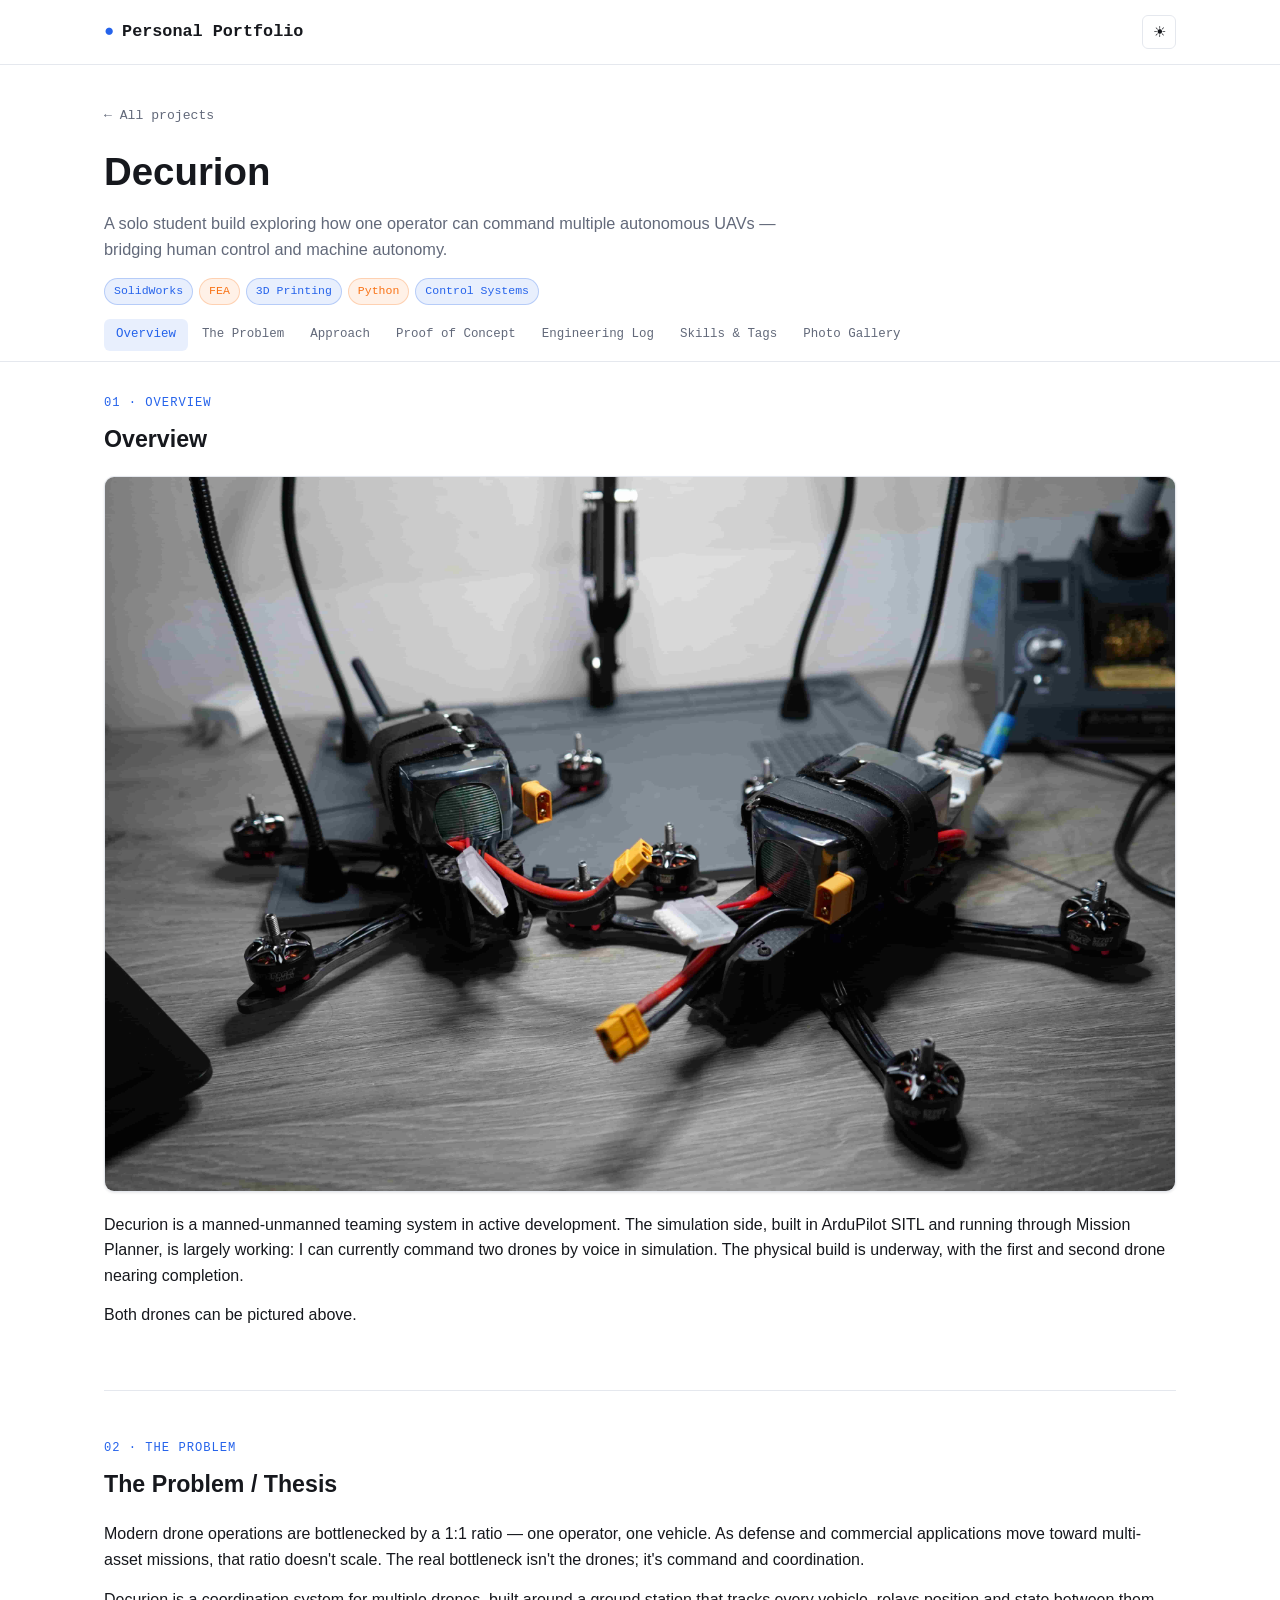
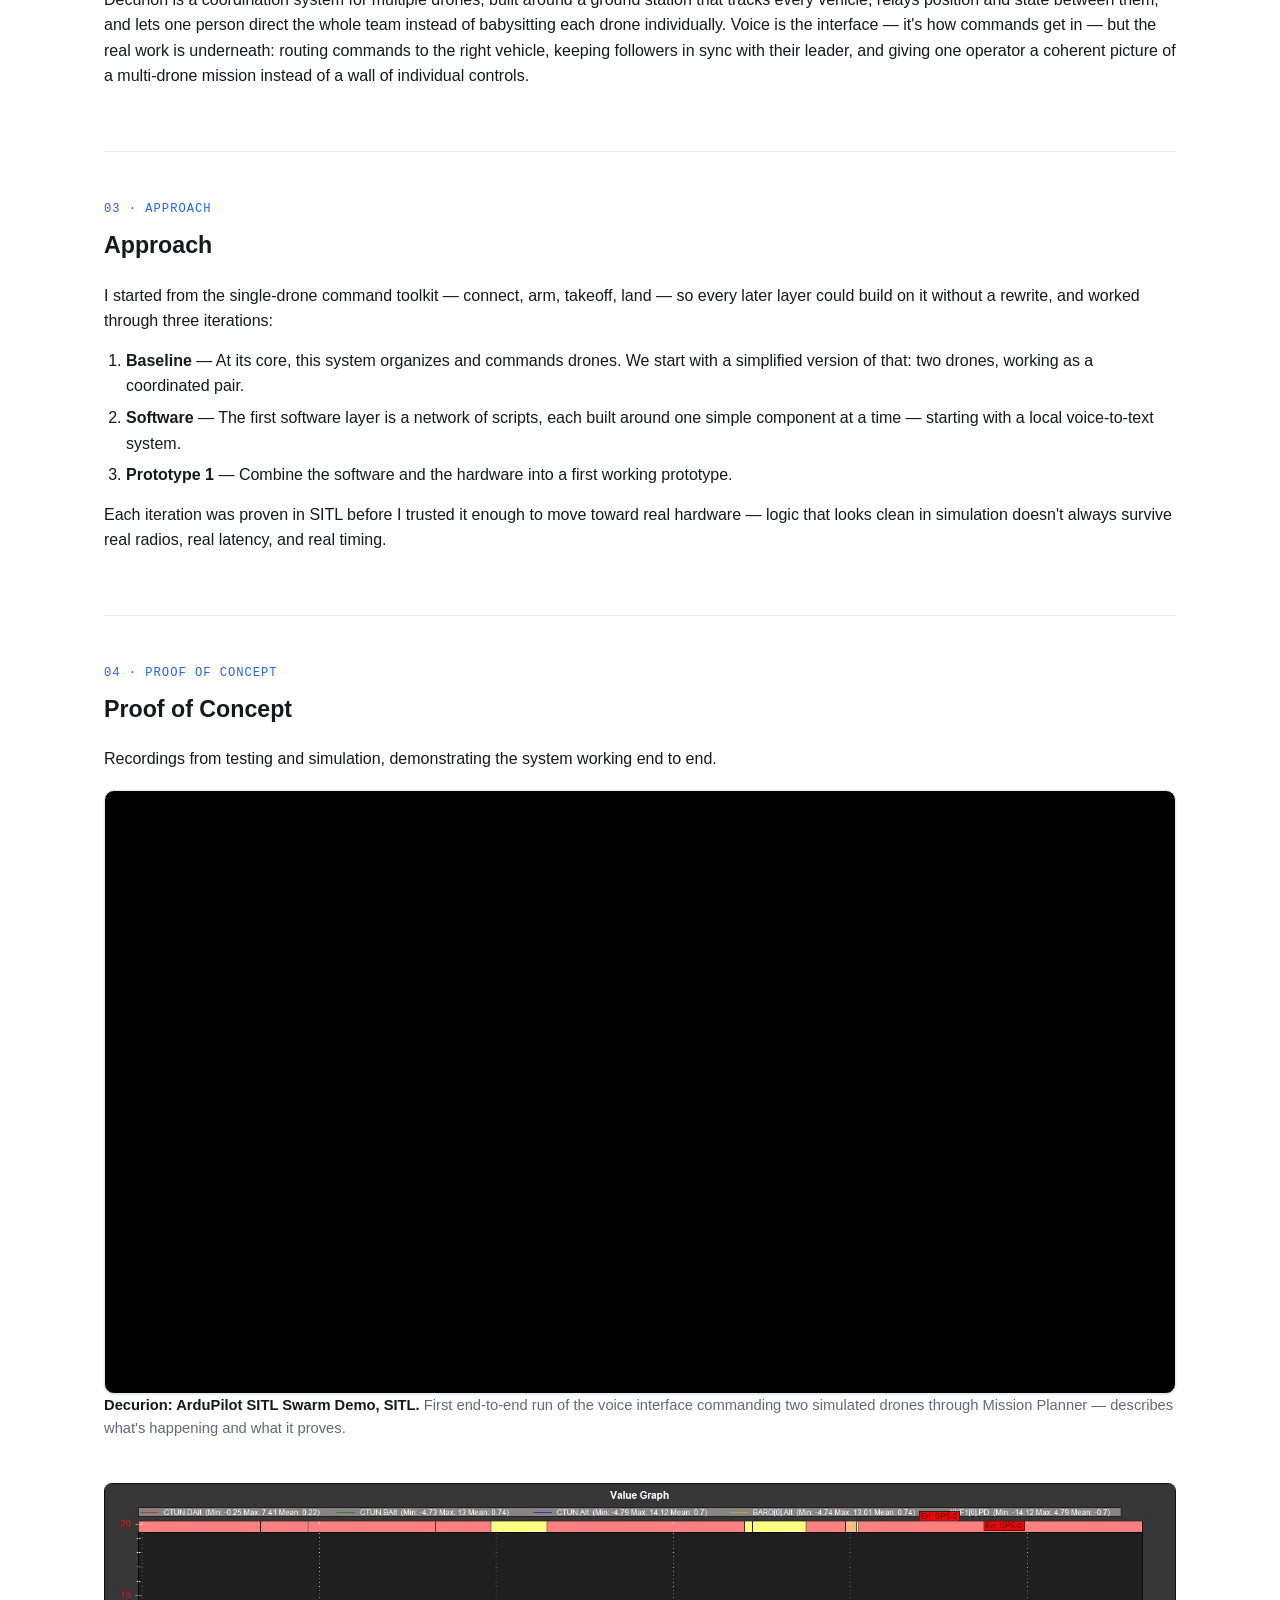
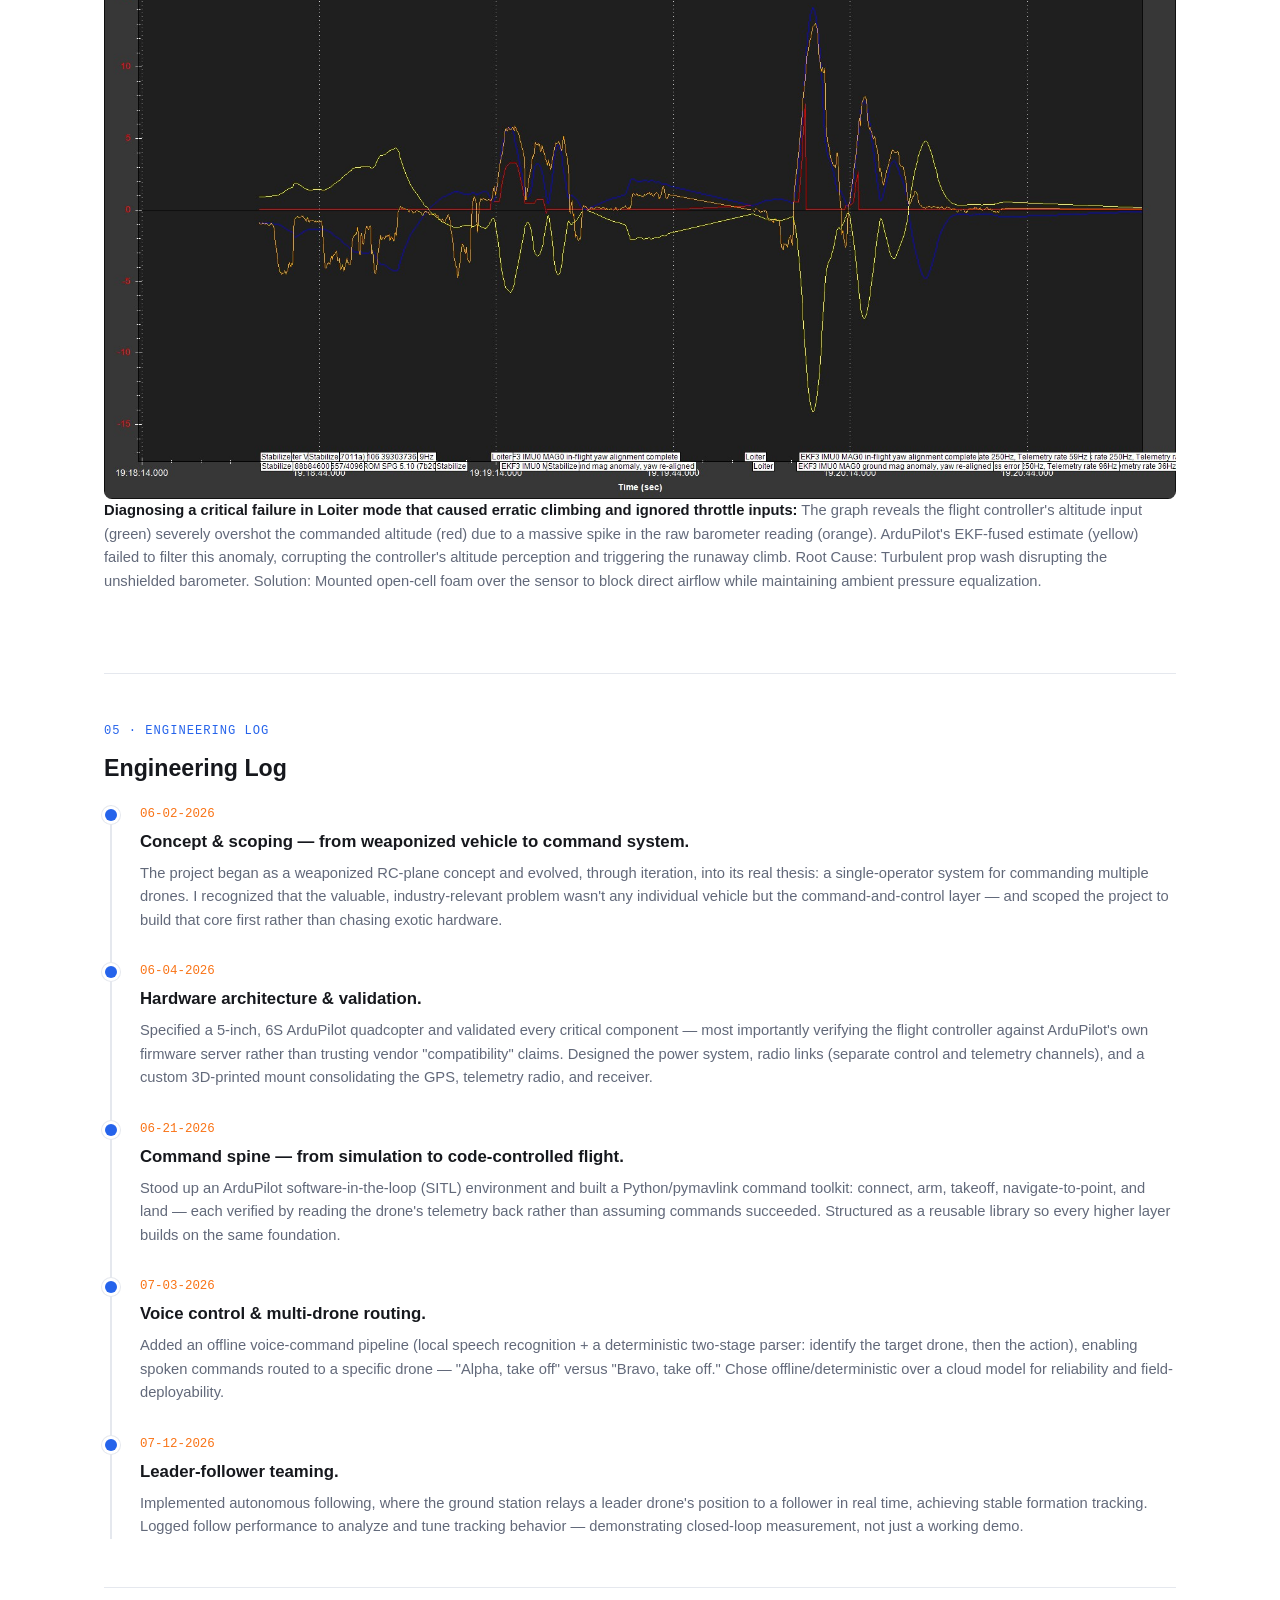
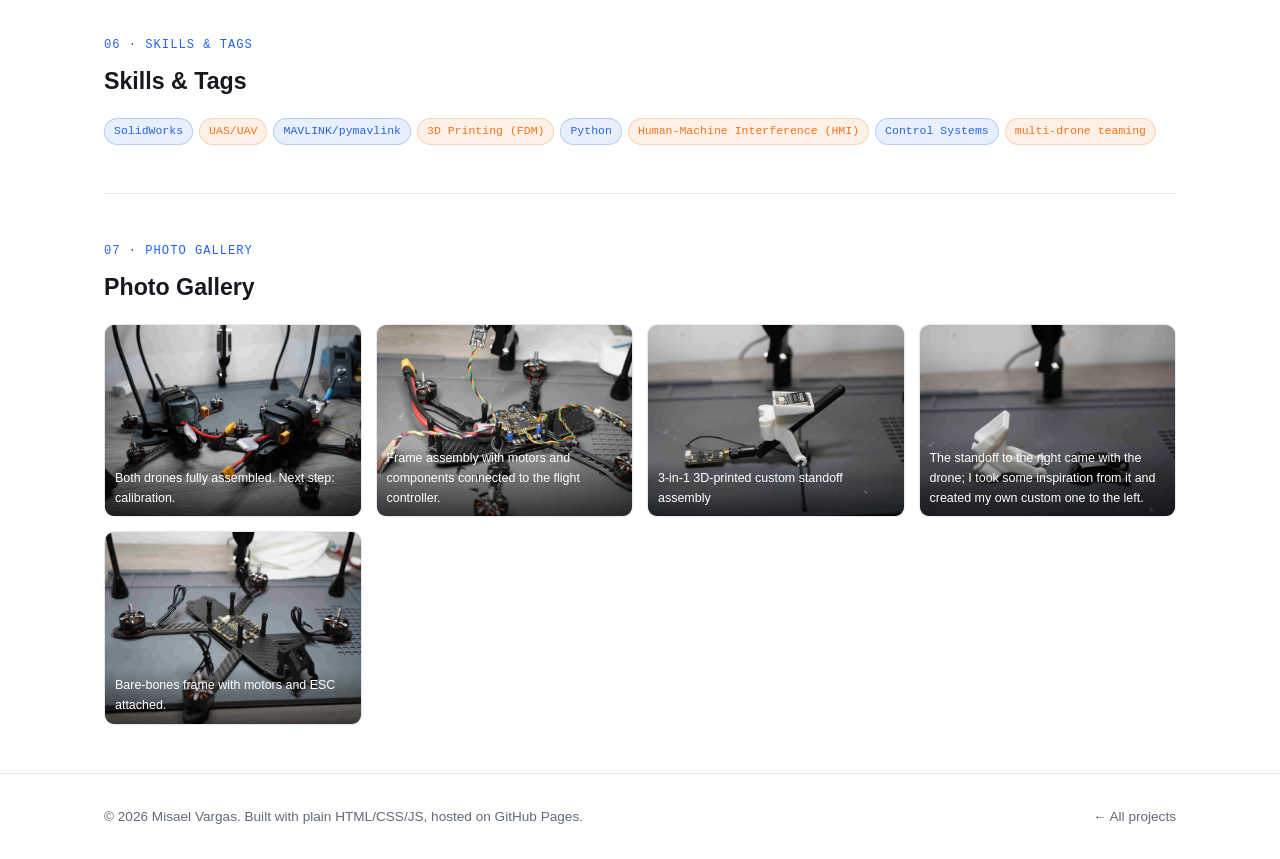
==== projects/quadcopter-frame.html @ 591fe079 "Update quadcopter-frame.html" ====
<!DOCTYPE html>
<html lang="en">
<head>
<meta charset="UTF-8">
<meta name="viewport" content="width=device-width, initial-scale=1.0">
<title>Decurion — Misael Vargas</title>
<meta name="description" content="Decurion: multi-drone teaming system — problem, approach, proof-of-concept recordings, engineering log, and photos.">
<script>
  // Set theme before first paint to avoid a flash of the wrong theme.
  (function () {
    var saved = null;
    try { saved = localStorage.getItem("theme"); } catch (e) {}
    var theme = saved || (window.matchMedia("(prefers-color-scheme: dark)").matches ? "dark" : "light");
    document.documentElement.setAttribute("data-theme", theme);
  })();
</script>
<link rel="stylesheet" href="../css/style.css">
</head>
<body>

<!-- ============================================================
     THIS FILE IS THE TEMPLATE.
     To add a new project: duplicate this file into projects/your-slug.html,
     then work top to bottom replacing the placeholder content in each
     section. Keep the section order and class names as-is so every
     project page looks consistent. Then add a matching card to the
     PROJECTS array in js/data.js so it shows up on the landing page.
     ============================================================ -->

<nav class="site-nav">
  <div class="wrap">
    <a href="../index.html" class="brand"><span class="dot">&#9679;</span> Personal Portfolio</a>
    <button class="theme-toggle" data-theme-toggle aria-label="Toggle dark mode">
      <span class="icon-sun">&#9728;</span><span class="icon-moon">&#9789;</span>
    </button>
  </div>
</nav>

<!-- ---------- Project title block ---------- -->
<div class="project-header">
  <div class="wrap">
    <a href="../index.html" class="back-link">&larr; All projects</a>
    <h1>Decurion</h1>
    <p class="subtitle">A solo student build exploring how one operator can command multiple autonomous UAVs — bridging human control and machine autonomy.</p>
    <div class="tags">
      <span class="tag">SolidWorks</span>
      <span class="tag">FEA</span>
      <span class="tag">3D Printing</span>
      <span class="tag">Python</span>
      <span class="tag">Control Systems</span>
    </div>
  </div>
</div>

<!-- ---------- Sticky in-page jump nav — keep the 7 links + ids in sync with the sections below ---------- -->
<nav class="section-nav">
  <div class="wrap">
    <a href="#overview">Overview</a>
    <a href="#problem">The Problem</a>
    <a href="#approach">Approach</a>
    <a href="#poc">Proof of Concept</a>
    <a href="#log">Engineering Log</a>
    <a href="#skills">Skills &amp; Tags</a>
    <a href="#gallery">Photo Gallery</a>
  </div>
</nav>

<main class="wrap">

  <!-- ============================================================
       1. OVERVIEW — what it is, a few sentences, with a hero image
       ============================================================ -->
  <section class="project-section" id="overview">
    <div class="section-label">01 · Overview</div>
    <h2>Overview</h2>
    <div class="hero-image">
      <img src="../assets/projects/drone/DSC01422.JPG" alt="Quadcopter frame render">
    </div>
    <p>
      Decurion is a manned-unmanned teaming system in active development. The simulation side, built in ArduPilot SITL and running through Mission Planner, is largely working: I can currently command two drones by voice in simulation. The physical build is underway, with the first and second drone nearing completion.

    </p>
    <p>
      Both drones can be pictured above. 
    </p>
  </section>

  <!-- ============================================================
       2. THE PROBLEM / THESIS — the real problem and why it matters
       ============================================================ -->
  <section class="project-section" id="problem">
    <div class="section-label">02 · The Problem</div>
    <h2>The Problem / Thesis</h2>
    <p>
      Modern drone operations are bottlenecked by a 1:1 ratio — one operator, one vehicle. As defense and commercial applications move toward multi-asset missions, that ratio doesn't scale. The real bottleneck isn't the drones; it's command and coordination.
    </p>
    <p>
      Decurion is a coordination system for multiple drones, built around a ground station that tracks every vehicle, relays position and state between them, and lets one person direct the whole team instead of babysitting each drone individually. Voice is the interface — it's how commands get in — but the real work is underneath: routing commands to the right vehicle, keeping followers in sync with their leader, and giving one operator a coherent picture of a multi-drone mission instead of a wall of individual controls.
    </p>
  </section>

  <!-- ============================================================
       3. APPROACH — how it was designed and built
       ============================================================ -->
  <section class="project-section" id="approach">
    <div class="section-label">03 · Approach</div>
    <h2>Approach</h2>
    <p>
      I started from the single-drone command toolkit — connect, arm, takeoff, land — so every later layer could build on it without a rewrite, and worked through three iterations:
    </p>
    <ol>
      <li><strong>Baseline</strong> — At its core, this system organizes and commands drones. We start with a simplified version of that: two drones, working as a coordinated pair.</li>
      <li><strong>Software</strong> — The first software layer is a network of scripts, each built around one simple component at a time — starting with a local voice-to-text system.</li>
      <li><strong>Prototype 1</strong> — Combine the software and the hardware into a first working prototype.</li>
    </ol>
    <p>
      Each iteration was proven in SITL before I trusted it enough to move toward real hardware — logic that looks clean in simulation doesn't always survive real radios, real latency, and real timing.
    </p>
  </section>

<!-- ============================================================
       4. PROOF OF CONCEPT — recordings, each with a description underneath.

       To add a recording:
         1. Drop the video file (.mp4 works best for browser compatibility)
            into assets/projects/<your-project>/ and point the <source src>
            at it, or duplicate the whole <div class="poc-item"> block below.
         2. If a video is large (phone recordings can easily be 100s of MB),
            GitHub isn't a great place for it — upload it to YouTube (can be
            "Unlisted" so it's not publicly searchable) and swap the <video>
            block for an <iframe> instead, e.g.:
              <div class="poc-video">
                <iframe src="https://www.youtube.com/embed/YOUR-VIDEO-ID" allowfullscreen></iframe>
              </div>
       ============================================================ -->
  <section class="project-section" id="poc">
    <div class="section-label">04 · Proof of Concept</div>
    <h2>Proof of Concept</h2>
    <p>
      Recordings from testing and simulation, demonstrating the system working end to end.
    </p>

    <div class="poc-list">

      <!-- ITEM 1: Your YouTube Video -->
      <div class="poc-item">
        <div class="poc-video">
          <iframe src="https://www.youtube.com/embed/oYKK2LCJxHQ?si=MxL-YYWiSNarkgfj" title="Decurion: ArduPilot SITL Swarm Demo" allowfullscreen></iframe>
        </div>
        <p class="poc-desc"><strong>Decurion: ArduPilot SITL Swarm Demo, SITL.</strong> First end-to-end run of the voice interface commanding two simulated drones through Mission Planner — describes what's happening and what it proves.</p>
      </div>

      <!-- ITEM 2: Your New Flight Data Image -->
      <div class="poc-item">
        <!-- The style tag below makes sure the image fits nicely on the screen -->
        <img src="../assets/portfolio/LOGDATA1UNFILTERED.jpg" alt="Flight data showing next steps" style="width: 100%; border-radius: 8px;">
        
        <p class="poc-desc"><strong>Diagnosing a critical failure in Loiter mode that caused erratic climbing and ignored throttle inputs:</strong> 

The graph reveals the flight controller's altitude input (green) severely overshot the commanded altitude (red) due to a massive spike in the raw barometer reading (orange). ArduPilot's EKF-fused estimate (yellow) failed to filter this anomaly, corrupting the controller's altitude perception and triggering the runaway climb.

Root Cause: Turbulent prop wash disrupting the unshielded barometer.
Solution: Mounted open-cell foam over the sensor to block direct airflow while maintaining ambient pressure equalization. </p>
      </div>

    </div>
  </section>

  <!-- ============================================================
       5. ENGINEERING LOG — dated, chronological, key decisions + reasoning
       ============================================================ -->
  <section class="project-section" id="log">
    <div class="section-label">05 · Engineering Log</div>
    <h2>Engineering Log</h2>

    <div class="timeline">
      <div class="timeline-entry">
        <div class="timeline-date">06-02-2026</div>
        <h4>Concept & scoping — from weaponized vehicle to command system.</h4>
        <p>
          The project began as a weaponized RC-plane concept and evolved, through iteration, into its real thesis: a single-operator system for commanding multiple drones. I recognized that the valuable, industry-relevant problem wasn't any individual vehicle but the command-and-control layer — and scoped the project to build that core first rather than chasing exotic hardware.
        </p>
      </div>

      <div class="timeline-entry">
        <div class="timeline-date">06-04-2026</div>
        <h4>Hardware architecture & validation.</h4>
        <p>
          Specified a 5-inch, 6S ArduPilot quadcopter and validated every critical component — most importantly verifying the flight controller against ArduPilot's own firmware server rather than trusting vendor "compatibility" claims. Designed the power system, radio links (separate control and telemetry channels), and a custom 3D-printed mount consolidating the GPS, telemetry radio, and receiver.
        </p>
      </div>

      <div class="timeline-entry">
        <div class="timeline-date">06-21-2026</div>
        <h4>Command spine — from simulation to code-controlled flight.</h4>
        <p>
          Stood up an ArduPilot software-in-the-loop (SITL) environment and built a Python/pymavlink command toolkit: connect, arm, takeoff, navigate-to-point, and land — each verified by reading the drone's telemetry back rather than assuming commands succeeded. Structured as a reusable library so every higher layer builds on the same foundation.
        </p>
      </div>

      <div class="timeline-entry">
        <div class="timeline-date">07-03-2026</div>
        <h4>Voice control & multi-drone routing.</h4>
        <p>
          Added an offline voice-command pipeline (local speech recognition + a deterministic two-stage parser: identify the target drone, then the action), enabling spoken commands routed to a specific drone — "Alpha, take off" versus "Bravo, take off." Chose offline/deterministic over a cloud model for reliability and field-deployability.
        </p>
      </div>

      <div class="timeline-entry">
        <div class="timeline-date">07-12-2026</div>
        <h4>Leader-follower teaming.</h4>
        <p>
          Implemented autonomous following, where the ground station relays a leader drone's position to a follower in real time, achieving stable formation tracking. Logged follow performance to analyze and tune tracking behavior — demonstrating closed-loop measurement, not just a working demo.
        </p>
      </div>
    </div>
  </section>

  <!-- ============================================================
       6. SKILLS & TAGS — competencies this project demonstrates
       ============================================================ -->
  <section class="project-section" id="skills">
    <div class="section-label">06 · Skills &amp; Tags</div>
    <h2>Skills &amp; Tags</h2>
    <div class="skills-list">
      <span class="tag">SolidWorks</span>
      <span class="tag">UAS/UAV</span>
      <span class="tag">MAVLINK/pymavlink</span>
      <span class="tag">3D Printing (FDM)</span>
      <span class="tag">Python</span>
      <span class="tag">Human-Machine Interference (HMI)</span>
      <span class="tag">Control Systems</span>
      <span class="tag">multi-drone teaming</span>
    </div>
  </section>

  <!-- ============================================================
       7. PHOTO GALLERY — build/progress photos specific to this project
       (kept as the last section on the page)
       ============================================================ -->
  <section class="project-section" id="gallery">
    <div class="section-label">07 · Photo Gallery</div>
    <h2>Photo Gallery</h2>
    <div class="gallery-grid">
      <div class="gallery-item">
        <img src="../assets/projects/drone/DSC01422.JPG" alt="Concept sketch" loading="lazy">
        <div class="cap">Both drones fully assembled. Next step: calibration.</div>
      </div>
      <div class="gallery-item">
        <img src="../assets/projects/drone/DSC01415.JPG" alt="FEA mesh on the arm" loading="lazy">
        <div class="cap">Frame assembly with motors and components connected to the flight controller.</div>
      </div>
      <div class="gallery-item">
        <img src="../assets/projects/drone/DSC01390.JPG" alt="First printed v1 arm" loading="lazy">
        <div class="cap">3-in-1 3D-printed custom standoff assembly</div>
      </div>
      <div class="gallery-item">
        <img src="../assets/projects/drone/DSC01392.JPG" alt="Drop test rig" loading="lazy">
        <div class="cap">The standoff to the right came with the drone; I took some inspiration from it and created my own custom one to the left.</div>
      </div>
      <div class="gallery-item">
        <img src="../assets/projects/drone/DSC01407.JPG" alt="Final assembled quad" loading="lazy">
        <div class="cap">Bare-bones frame with motors and ESC attached.</div>
      </div>
    </div>
  </section>

</main>

<footer>
  <div class="wrap">
    <div>© <span data-year></span> Misael Vargas. Built with plain HTML/CSS/JS, hosted on GitHub Pages.</div>
    <div><a href="../index.html">&larr; All projects</a></div>
  </div>
</footer>

<!-- Lightbox for the Photo Gallery section above — js/main.js wires this up
     automatically for any .gallery-item on the page, no edits needed here. -->
<div class="lightbox" data-lightbox>
  <button class="lb-close" aria-label="Close">&times;</button>
  <button class="lb-nav lb-prev" aria-label="Previous">&#8249;</button>
  <div>
    <img src="" alt="">
    <div class="lb-cap"></div>
  </div>
  <button class="lb-nav lb-next" aria-label="Next">&#8250;</button>
</div>

<script src="../js/main.js"></script>
</body>
</html>
---- css/style.css ----
/* ==========================================================================
   Engineering Portfolio — shared stylesheet
   Used by index.html (landing) and every page in /projects/.
   Edit the color variables below to re-theme the whole site at once.
   ========================================================================== */

/* ---------- Theme tokens ----------
   Light mode is the default. Dark mode kicks in via [data-theme="dark"] on <html>,
   set by the inline script in each page's <head> (checks localStorage, falls back to
   the OS preference) and toggled by the sun/moon button (js/main.js: initTheme()). */
:root {
  --bg: #ffffff;
  --bg-alt: #f7f8fa;
  --surface: #ffffff;
  --surface-2: #f2f4f7;
  --border: #e5e8ee;
  --text: #16181d;
  --text-dim: #62697a;
  --accent: #2563eb;       /* blue — primary accent */
  --accent-dim: #1d4ed8;
  --on-accent: #ffffff;
  --accent-2: #f97316;     /* orange — secondary accent */
  --accent-2-dim: #c2570d;
  --shadow: 0 1px 2px rgba(16,24,40,0.04), 0 1px 3px rgba(16,24,40,0.06);
  --mono: "JetBrains Mono", "SF Mono", Consolas, monospace;
  --sans: -apple-system, BlinkMacSystemFont, "Segoe UI", Roboto, Inter, Helvetica, Arial, sans-serif;
  --radius: 10px;
  --max-w: 1120px;
  color-scheme: light;
}

html[data-theme="dark"] {
  --bg: #0d1117;
  --bg-alt: #11161d;
  --surface: #161c25;
  --surface-2: #1c2330;
  --border: #262e3d;
  --text: #e6e9ef;
  --text-dim: #9aa4b2;
  --accent: #4fa3ff;
  --accent-dim: #2b6cb0;
  --on-accent: #06131f;
  --accent-2: #ffb454;
  --accent-2-dim: #b9862f;
  --shadow: 0 1px 2px rgba(0,0,0,0.3), 0 2px 8px rgba(0,0,0,0.25);
  color-scheme: dark;
}

* { box-sizing: border-box; }

html { scroll-behavior: smooth; }

body {
  margin: 0;
  background: var(--bg);
  color: var(--text);
  font-family: var(--sans);
  line-height: 1.6;
  -webkit-font-smoothing: antialiased;
  transition: background-color .15s ease, color .15s ease;
}

a { color: var(--accent); text-decoration: none; }
a:hover { text-decoration: underline; }

img { max-width: 100%; display: block; }

.wrap {
  max-width: var(--max-w);
  margin: 0 auto;
  padding: 0 24px;
}

/* ---------- Nav ----------
   Deliberately minimal: brand (links home) + theme toggle. There's no
   multi-page nav anymore since content lives on the landing page and
   individual project pages. */
.site-nav {
  position: sticky;
  top: 0;
  z-index: 50;
  background: color-mix(in srgb, var(--bg) 88%, transparent);
  backdrop-filter: blur(8px);
  border-bottom: 1px solid var(--border);
}

.site-nav .wrap {
  display: flex;
  align-items: center;
  justify-content: space-between;
  height: 64px;
}

.brand {
  font-family: var(--mono);
  font-weight: 600;
  font-size: 1.05rem;
  color: var(--text);
  display: flex;
  align-items: center;
  gap: 8px;
}
.brand:hover { text-decoration: none; color: var(--accent); }
.brand .dot { color: var(--accent); }

.theme-toggle {
  background: none;
  border: 1px solid var(--border);
  color: var(--text);
  border-radius: 6px;
  cursor: pointer;
  line-height: 1;
  font-size: 0.95rem;
  width: 34px;
  height: 34px;
  display: flex;
  align-items: center;
  justify-content: center;
}
.theme-toggle:hover { background: var(--surface-2); }
.theme-toggle .icon-moon { display: none; }
html[data-theme="dark"] .theme-toggle .icon-sun { display: none; }
html[data-theme="dark"] .theme-toggle .icon-moon { display: inline; }

/* ---------- Landing page header ---------- */
.landing-header {
  padding: 72px 0 48px;
  border-bottom: 1px solid var(--border);
  background:
    radial-gradient(circle at 15% 0%, color-mix(in srgb, var(--accent) 8%, transparent), transparent 40%),
    radial-gradient(circle at 90% 10%, color-mix(in srgb, var(--accent-2) 8%, transparent), transparent 45%);
}
.landing-header h1 {
  font-size: clamp(1.9rem, 4.5vw, 2.75rem);
  margin: 0 0 8px;
  line-height: 1.2;
}
.landing-header .tagline {
  font-family: var(--mono);
  color: var(--accent);
  font-size: 0.95rem;
  margin: 0 0 18px;
}
.landing-header .intro {
  color: var(--text-dim);
  font-size: 1.05rem;
  max-width: 640px;
  margin: 0 0 22px;
}
.header-links { display: flex; gap: 18px; flex-wrap: wrap; font-size: 0.9rem; }
.header-links a { color: var(--text-dim); }
.header-links a:hover { color: var(--accent); }

/* ---------- Sections ---------- */
section { padding: 56px 0; }
section.tight { padding: 40px 0; }

.section-head {
  display: flex;
  align-items: baseline;
  justify-content: space-between;
  gap: 16px;
  margin-bottom: 28px;
  flex-wrap: wrap;
}
.section-head h2 { margin: 0; font-size: 1.4rem; }
.section-head p { margin: 4px 0 0; color: var(--text-dim); }

/* ---------- Project cards (landing grid) ---------- */
.grid {
  display: grid;
  grid-template-columns: repeat(auto-fill, minmax(280px, 1fr));
  gap: 20px;
}

.card {
  background: var(--surface);
  border: 1px solid var(--border);
  border-radius: var(--radius);
  overflow: hidden;
  display: flex;
  flex-direction: column;
  box-shadow: var(--shadow);
  color: inherit;
  transition: transform .15s ease, border-color .15s ease, box-shadow .15s ease;
}
a.card:hover { text-decoration: none; }
.card:hover { transform: translateY(-3px); border-color: var(--accent-dim); box-shadow: 0 8px 20px color-mix(in srgb, var(--accent) 12%, transparent); }

.card .thumb {
  aspect-ratio: 16 / 10;
  overflow: hidden;
  background: var(--surface-2);
}
.card .thumb img { width: 100%; height: 100%; object-fit: cover; }

.card-body { padding: 16px 18px 18px; display: flex; flex-direction: column; gap: 8px; flex: 1; }
.card-body h3 { margin: 0; font-size: 1.05rem; color: var(--text); }
.card-body p { margin: 0; color: var(--text-dim); font-size: 0.9rem; flex: 1; }

/* dashed "add a project" placeholder card, used as a duplication cue on the landing page */
.card.card-placeholder {
  border-style: dashed;
  box-shadow: none;
  align-items: center;
  justify-content: center;
  text-align: center;
  color: var(--text-dim);
  padding: 32px 20px;
  min-height: 220px;
}
.card.card-placeholder:hover { transform: none; box-shadow: none; border-color: var(--accent-dim); }
.card.card-placeholder .plus { font-size: 1.8rem; color: var(--accent); margin-bottom: 8px; }

/* ---------- Tags ---------- */
.tags, .skills-list { display: flex; flex-wrap: wrap; gap: 6px; }
.tag {
  font-family: var(--mono);
  font-size: 0.72rem;
  color: var(--accent);
  background: color-mix(in srgb, var(--accent) 10%, transparent);
  border: 1px solid color-mix(in srgb, var(--accent) 25%, transparent);
  padding: 3px 9px;
  border-radius: 999px;
}
/* alternate every other tag orange for a little visual variety */
.tags .tag:nth-child(even), .skills-list .tag:nth-child(even) {
  color: var(--accent-2);
  background: color-mix(in srgb, var(--accent-2) 10%, transparent);
  border-color: color-mix(in srgb, var(--accent-2) 25%, transparent);
}

/* ---------- Buttons ---------- */
.btn-row { display: flex; gap: 12px; flex-wrap: wrap; }
.btn {
  display: inline-flex;
  align-items: center;
  gap: 8px;
  padding: 9px 18px;
  border-radius: 8px;
  font-size: 0.9rem;
  font-weight: 600;
  border: 1px solid var(--border);
  cursor: pointer;
}
.btn:hover { text-decoration: none; }
.btn-primary { background: var(--accent); border-color: var(--accent); color: var(--on-accent); }
.btn-primary:hover { background: var(--accent-dim); border-color: var(--accent-dim); }
.btn-ghost { background: transparent; color: var(--text); }
.btn-ghost:hover { background: var(--surface-2); }

/* ==========================================================================
   PROJECT PAGE COMPONENTS
   Everything below is used by the per-project pages in /projects/.
   ========================================================================== */

/* in-page section jump nav, sticky under the main site-nav */
.section-nav {
  position: sticky;
  top: 64px;
  z-index: 40;
  background: color-mix(in srgb, var(--bg) 92%, transparent);
  backdrop-filter: blur(6px);
  border-bottom: 1px solid var(--border);
  overflow-x: auto;
}
.section-nav .wrap { display: flex; gap: 2px; padding: 10px 24px; }
.section-nav a {
  font-family: var(--mono);
  font-size: 0.78rem;
  color: var(--text-dim);
  padding: 6px 12px;
  border-radius: 6px;
  white-space: nowrap;
}
.section-nav a:hover { color: var(--text); background: var(--surface-2); text-decoration: none; }
.section-nav a.active {
  color: var(--accent);
  background: color-mix(in srgb, var(--accent) 10%, transparent);
}

/* project title block, above the section nav's target content */
.project-header { padding: 36px 0 4px; }
.back-link { font-family: var(--mono); font-size: 0.82rem; color: var(--text-dim); }
.back-link:hover { color: var(--accent); }
.project-header h1 { font-size: clamp(1.75rem, 4vw, 2.4rem); margin: 14px 0 8px; }
.project-header .subtitle { color: var(--text-dim); font-size: 1.02rem; max-width: 680px; margin: 0 0 16px; }

/* generic section wrapper, one per template section (Overview, Problem, etc.) */
.project-section {
  padding: 48px 0;
  border-top: 1px solid var(--border);
  scroll-margin-top: 132px; /* keeps the heading clear of the sticky nav bars when jumped to */
}
.project-section:first-of-type { border-top: none; padding-top: 32px; }
.section-label {
  font-family: var(--mono);
  font-size: 0.76rem;
  color: var(--accent);
  text-transform: uppercase;
  letter-spacing: 0.08em;
  margin-bottom: 8px;
}
.project-section h2 { margin: 0 0 18px; font-size: 1.45rem; }
.project-section p { margin: 0 0 14px; }
.project-section ul, .project-section ol { margin: 0 0 14px; padding-left: 22px; }
.project-section li { margin-bottom: 6px; }

.hero-image {
  border-radius: var(--radius);
  overflow: hidden;
  border: 1px solid var(--border);
  box-shadow: var(--shadow);
  margin: 18px 0 20px;
}
.hero-image img { width: 100%; display: block; }

/* Proof of Concept — recordings with a caption underneath each */
.poc-list { display: flex; flex-direction: column; gap: 28px; margin: 18px 0; }
.poc-video {
  border-radius: var(--radius);
  overflow: hidden;
  border: 1px solid var(--border);
  box-shadow: var(--shadow);
  background: #000;
}
.poc-video video, .poc-video iframe {
  width: 100%;
  aspect-ratio: 16 / 9;
  display: block;
  border: none;
}
.poc-desc { color: var(--text-dim); font-size: 0.92rem; margin: 10px 0 0; }
.poc-desc strong { color: var(--text); }

/* dashed placeholder slot, same visual language as the landing page's "add a project" card */
.poc-video.poc-placeholder {
  aspect-ratio: 16 / 9;
  display: flex;
  align-items: center;
  justify-content: center;
  border-style: dashed;
  background: var(--surface-2);
  color: var(--text-dim);
  font-family: var(--mono);
  font-size: 0.85rem;
  text-align: center;
  padding: 20px;
}

/* Build & Code */
.code-block {
  background: var(--surface-2);
  border: 1px solid var(--border);
  border-radius: 8px;
  padding: 16px;
  overflow-x: auto;
  margin: 16px 0;
}
.code-block .filename {
  font-family: var(--mono);
  font-size: 0.72rem;
  color: var(--text-dim);
  margin-bottom: 10px;
  text-transform: uppercase;
  letter-spacing: 0.05em;
}
.code-block pre { margin: 0; font-family: var(--mono); font-size: 0.84rem; line-height: 1.55; }
.code-block code { font-family: var(--mono); }

.spec-table { width: 100%; border-collapse: collapse; margin: 16px 0; font-size: 0.9rem; }
.spec-table td { padding: 8px 0; border-bottom: 1px solid var(--border); }
.spec-table td:first-child { color: var(--text-dim); width: 40%; }

.download-list { display: flex; flex-direction: column; gap: 8px; margin: 16px 0; }
.download-list a {
  display: flex;
  align-items: center;
  gap: 8px;
  font-family: var(--mono);
  font-size: 0.85rem;
  padding: 9px 14px;
  background: var(--surface-2);
  border-radius: 6px;
  border: 1px solid var(--border);
  color: var(--text);
}
.download-list a:hover { border-color: var(--accent-dim); text-decoration: none; }

model-viewer {
  width: 100%;
  height: 360px;
  background: var(--surface-2);
  border-radius: var(--radius);
  border: 1px solid var(--border);
  margin: 16px 0;
}

/* Engineering log — per-project timeline */
.timeline {
  position: relative;
  margin-left: 6px;
  padding-left: 28px;
  border-left: 2px solid var(--border);
}
.timeline-entry { position: relative; padding-bottom: 30px; }
.timeline-entry:last-child { padding-bottom: 0; }
.timeline-entry::before {
  content: "";
  position: absolute;
  left: -35px;
  top: 4px;
  width: 12px;
  height: 12px;
  border-radius: 50%;
  background: var(--accent);
  box-shadow: 0 0 0 3px var(--bg), 0 0 0 4px var(--border);
}
.timeline-date {
  font-family: var(--mono);
  font-size: 0.78rem;
  color: var(--accent-2);
  margin-bottom: 4px;
}
.timeline-entry h4 { margin: 0 0 6px; font-size: 1.05rem; }
.timeline-entry p { margin: 0; color: var(--text-dim); font-size: 0.92rem; }
.timeline-entry .timeline-tags { margin-top: 8px; }

/* Photo gallery (reused pattern, scoped per project) */
.gallery-grid {
  display: grid;
  grid-template-columns: repeat(auto-fill, minmax(220px, 1fr));
  gap: 14px;
}
.gallery-item {
  border-radius: var(--radius);
  overflow: hidden;
  border: 1px solid var(--border);
  cursor: zoom-in;
  aspect-ratio: 4 / 3;
  background: var(--surface-2);
  position: relative;
}
.gallery-item img { width: 100%; height: 100%; object-fit: cover; transition: transform .2s ease; }
.gallery-item:hover img { transform: scale(1.05); }
.gallery-item .cap {
  position: absolute;
  bottom: 0; left: 0; right: 0;
  padding: 8px 10px;
  font-size: 0.78rem;
  color: #fff;
  background: linear-gradient(transparent, rgba(0,0,0,0.7));
}

.lightbox {
  position: fixed;
  inset: 0;
  background: rgba(6,8,12,0.92);
  display: none;
  align-items: center;
  justify-content: center;
  z-index: 200;
  padding: 40px;
}
.lightbox.open { display: flex; }
.lightbox img { max-width: 90vw; max-height: 82vh; border-radius: 8px; }
.lightbox .lb-cap { text-align: center; color: var(--text-dim); margin-top: 12px; font-size: 0.9rem; }
.lightbox .lb-close {
  position: absolute;
  top: 24px; right: 32px;
  font-size: 1.6rem;
  color: #fff;
  cursor: pointer;
  background: none; border: none;
}
.lightbox .lb-nav {
  position: absolute;
  top: 50%;
  transform: translateY(-50%);
  background: rgba(255,255,255,0.08);
  border: none;
  color: #fff;
  font-size: 1.6rem;
  width: 44px; height: 44px;
  border-radius: 50%;
  cursor: pointer;
}
.lb-prev { left: 24px; }
.lb-next { right: 24px; }

/* ---------- Footer ---------- */
footer {
  border-top: 1px solid var(--border);
  padding: 32px 0;
  color: var(--text-dim);
  font-size: 0.85rem;
}
footer .wrap { display: flex; justify-content: space-between; flex-wrap: wrap; gap: 12px; }
footer a { color: var(--text-dim); }
footer a:hover { color: var(--accent); }

/* ---------- Misc ---------- */
.empty-state { color: var(--text-dim); font-size: 0.9rem; padding: 24px 0; }

@media (max-width: 760px) {
  .project-section { scroll-margin-top: 168px; }
}
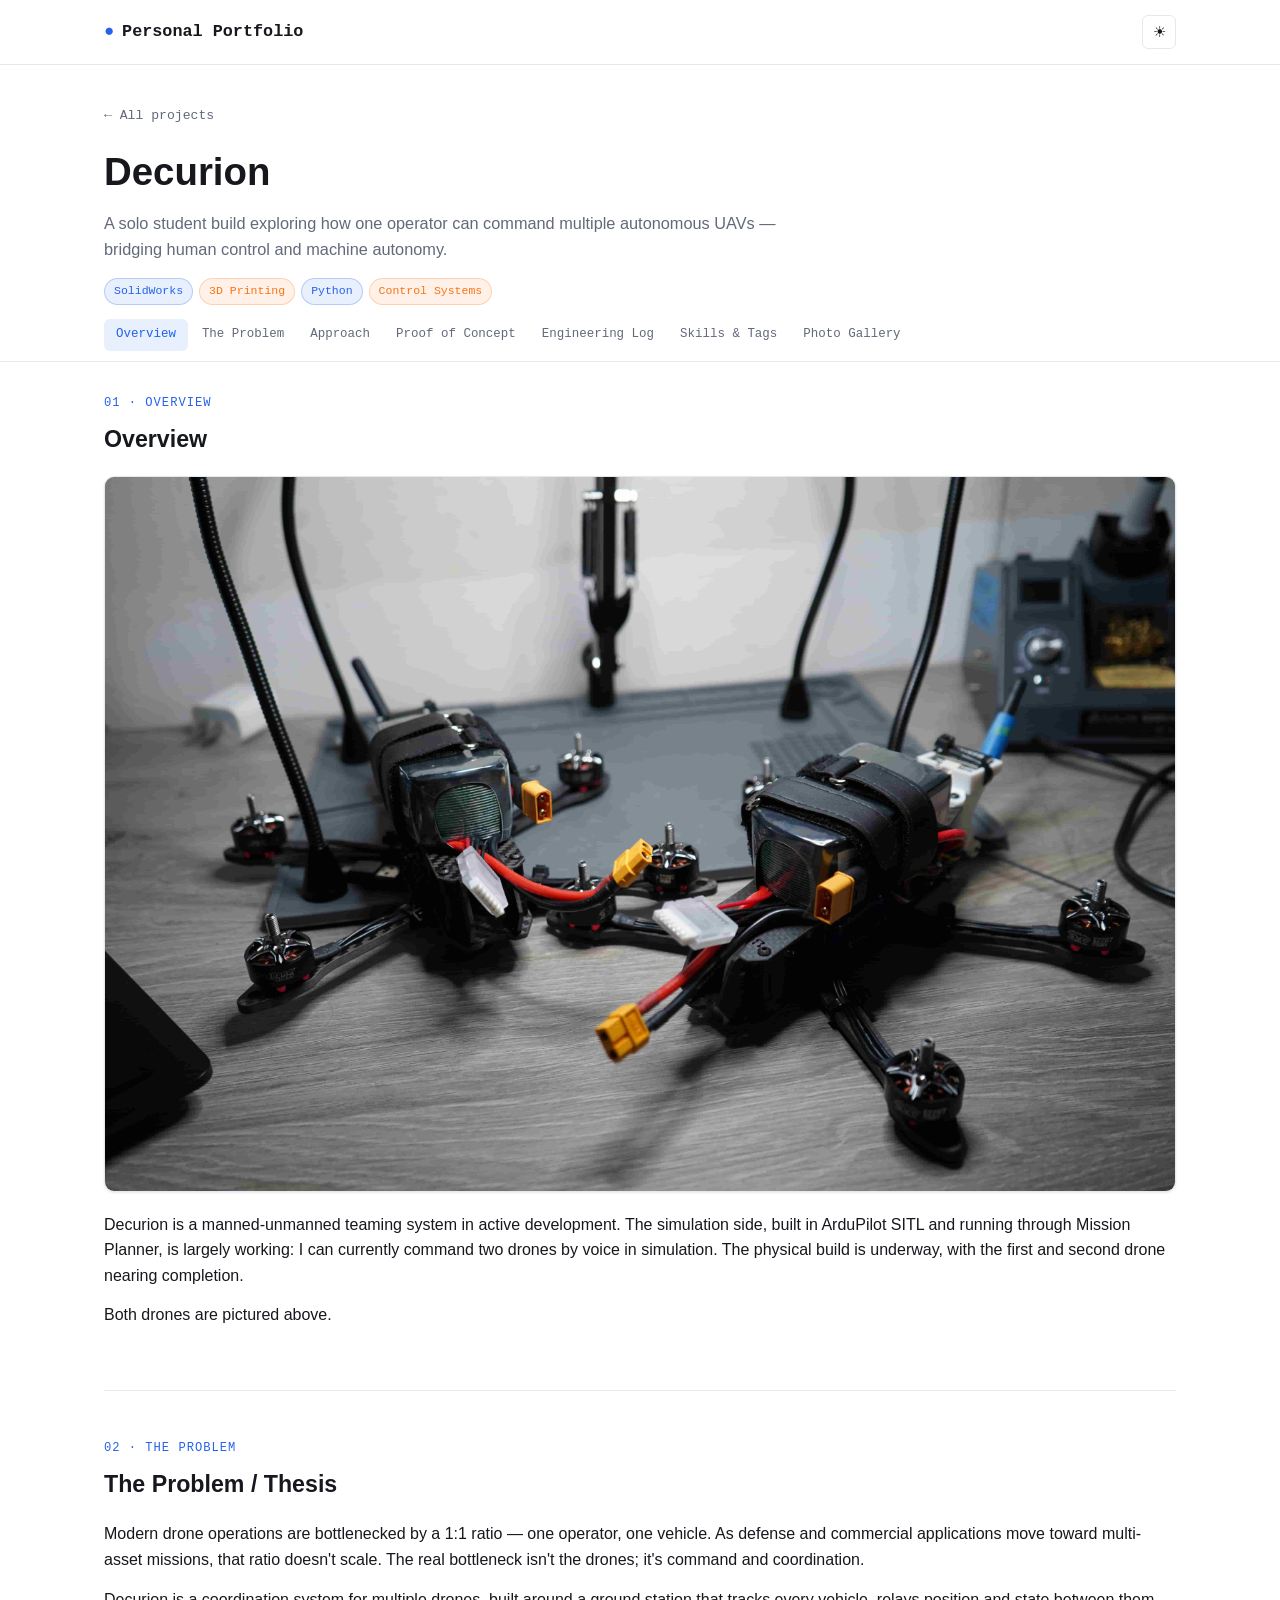
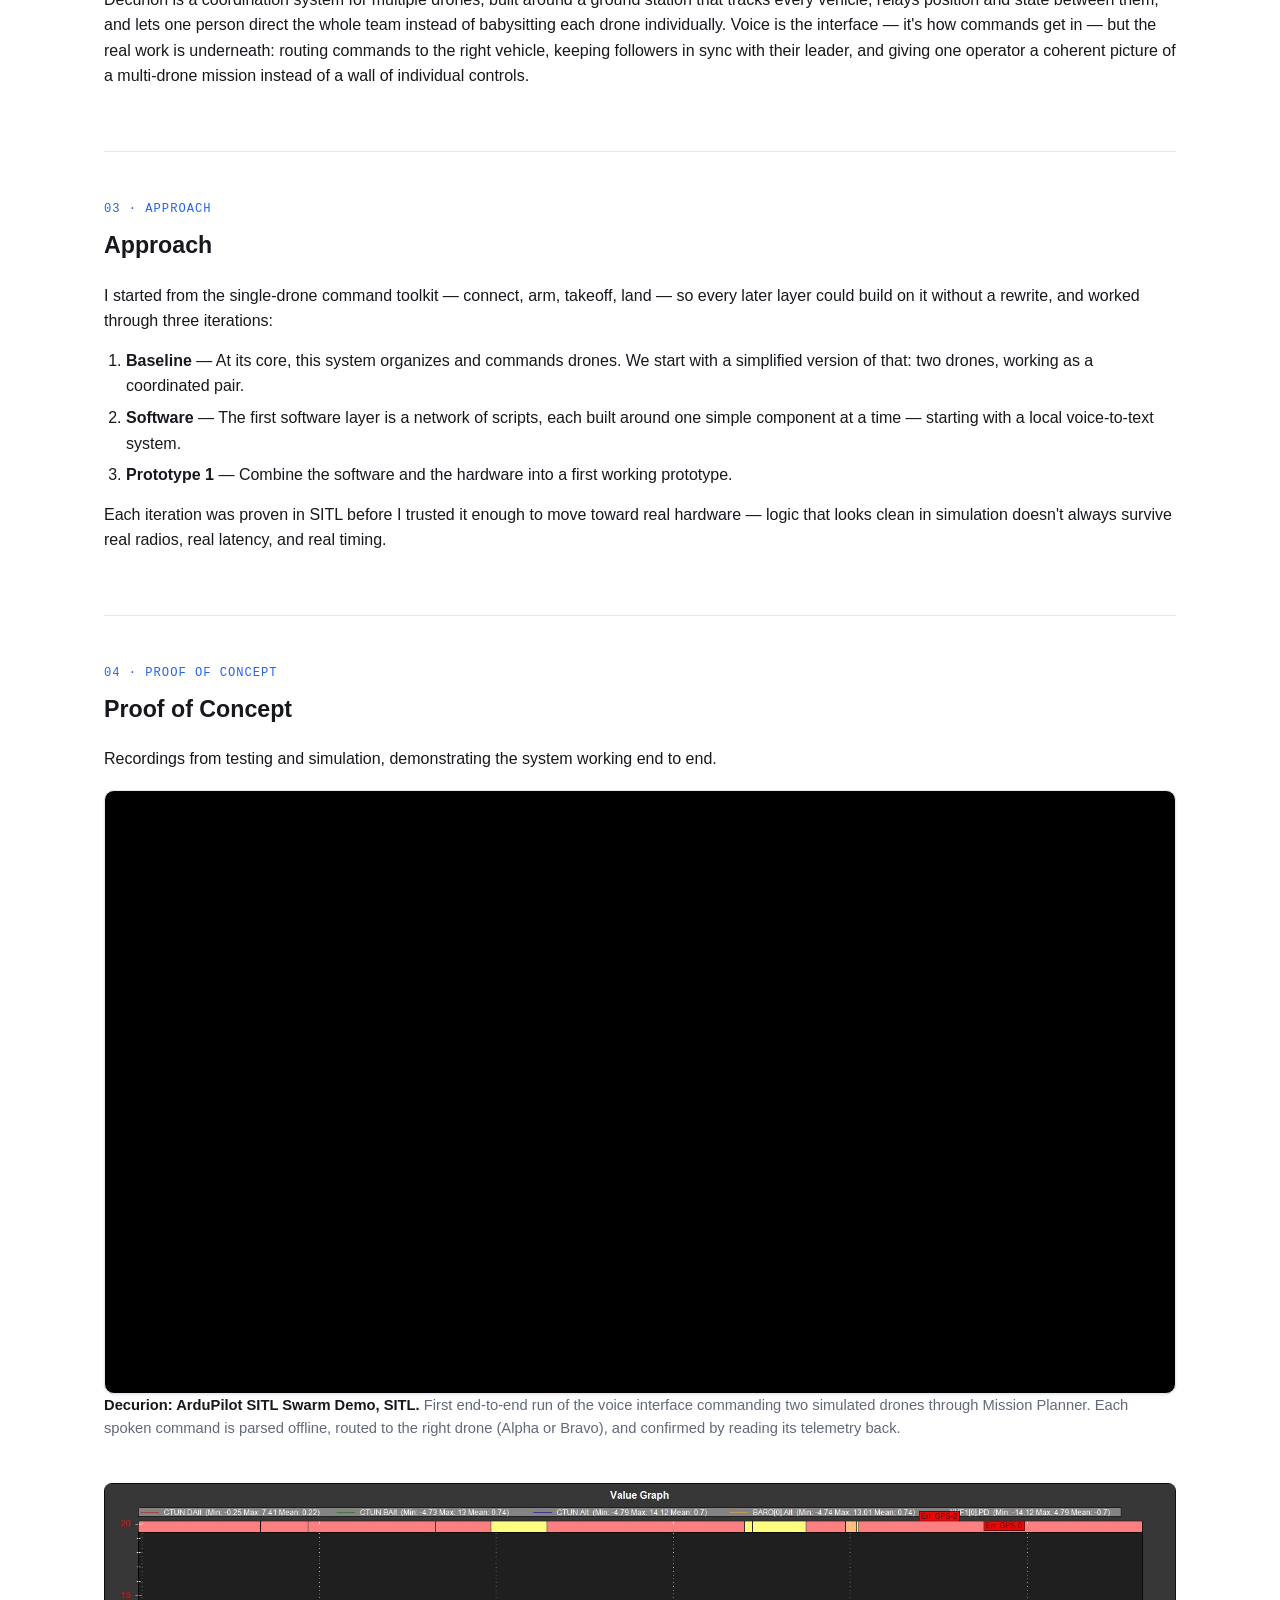
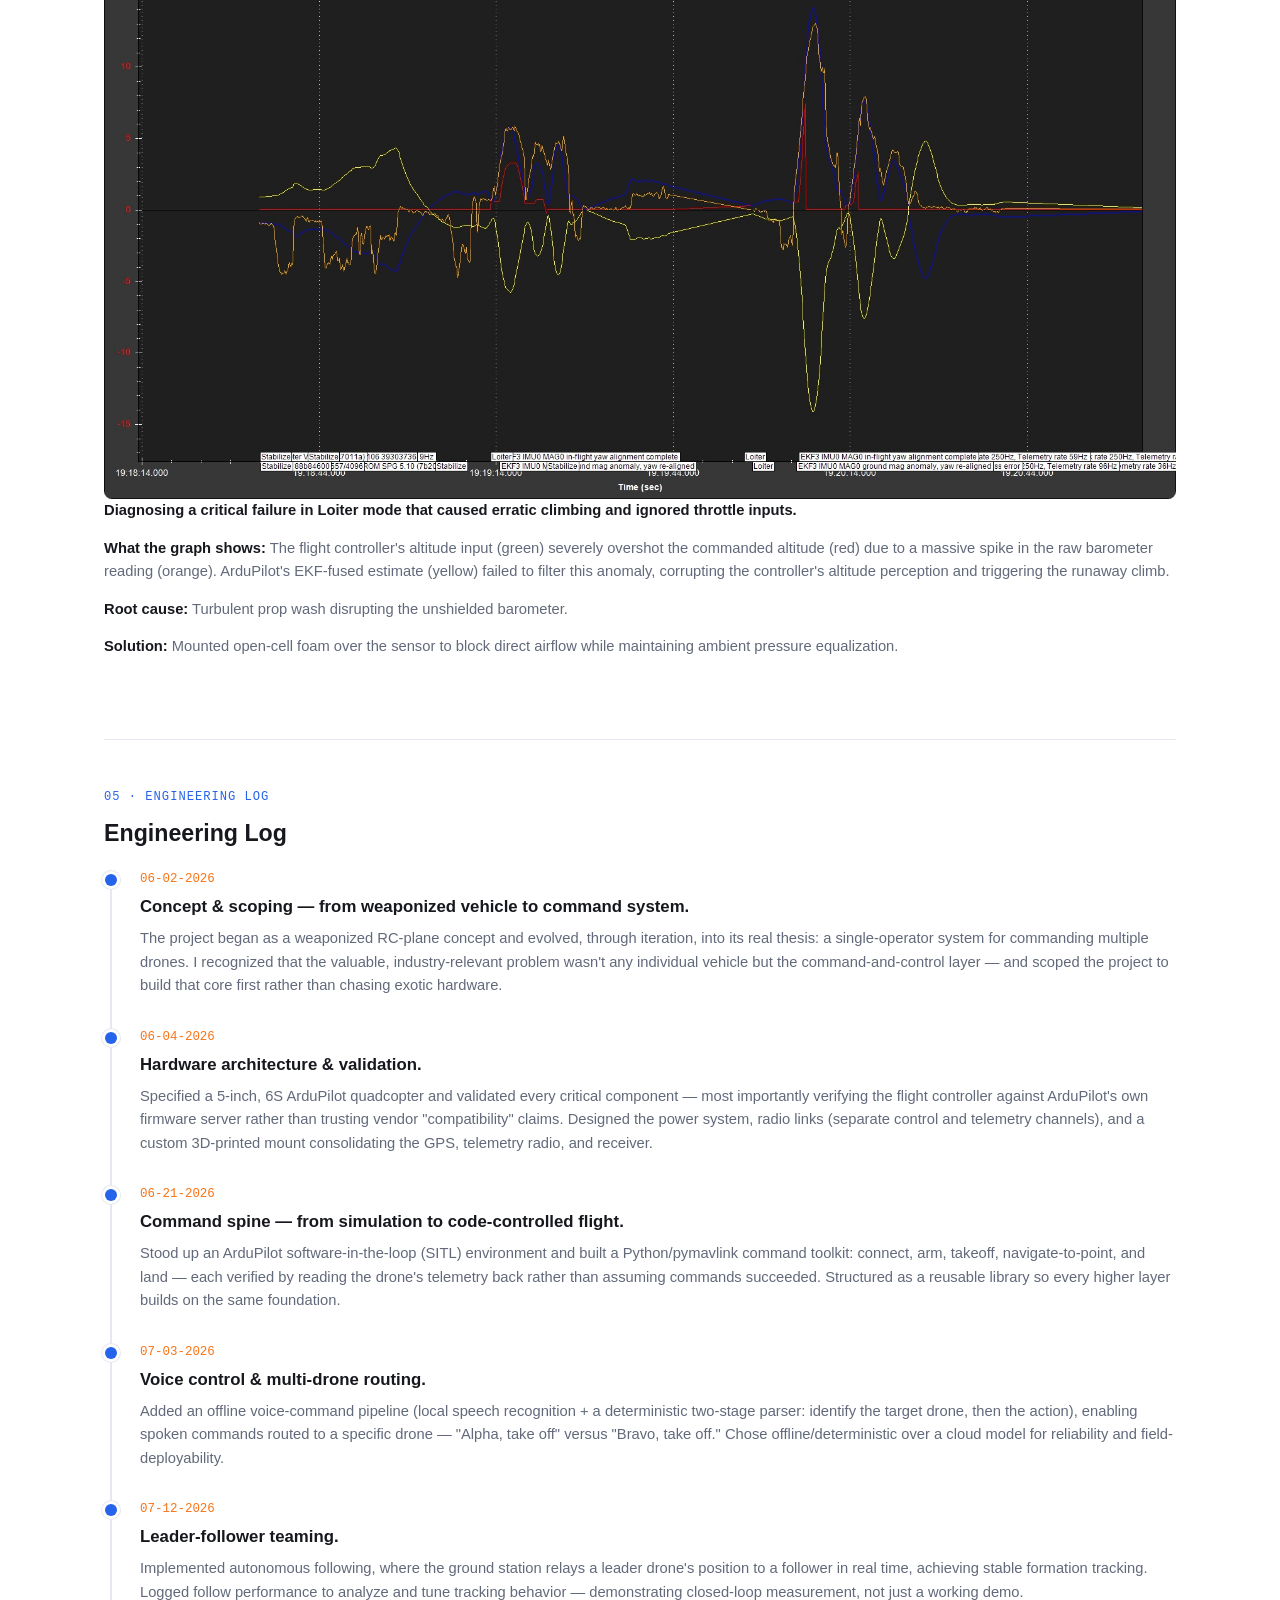
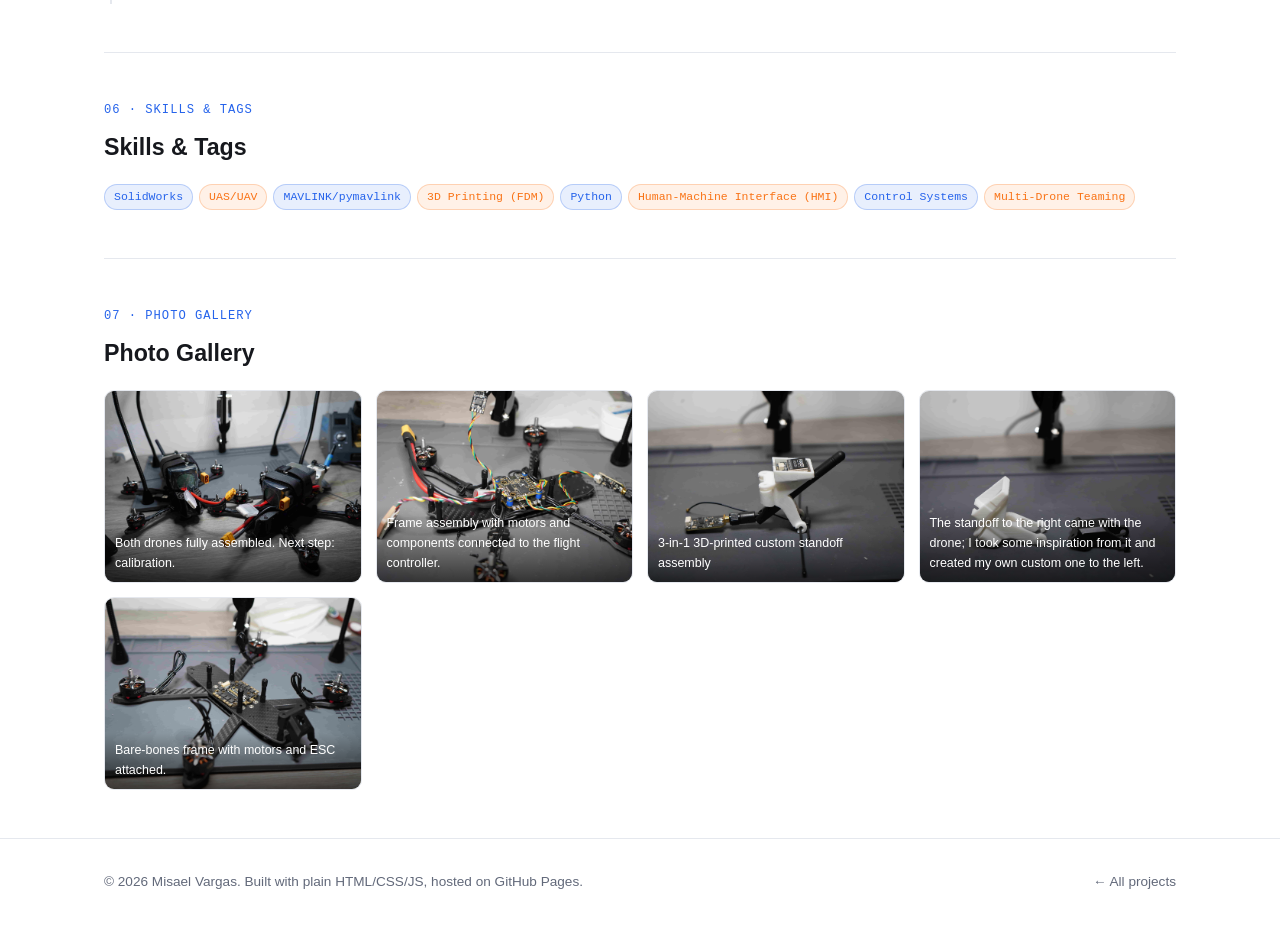
==== commit 9e2e038e: "Decurion page fix typos, captions, and image alt text; remove FEA tag" ====
--- a/projects/quadcopter-frame.html
+++ b/projects/quadcopter-frame.html
@@ -45,7 +45,6 @@
     <p class="subtitle">A solo student build exploring how one operator can command multiple autonomous UAVs — bridging human control and machine autonomy.</p>
     <div class="tags">
       <span class="tag">SolidWorks</span>
-      <span class="tag">FEA</span>
       <span class="tag">3D Printing</span>
       <span class="tag">Python</span>
       <span class="tag">Control Systems</span>
@@ -75,14 +74,13 @@
     <div class="section-label">01 · Overview</div>
     <h2>Overview</h2>
     <div class="hero-image">
-      <img src="../assets/projects/drone/DSC01422.JPG" alt="Quadcopter frame render">
+      <img src="../assets/projects/drone/DSC01422.JPG" alt="Both Decurion quadcopters assembled on the workbench">
     </div>
     <p>
       Decurion is a manned-unmanned teaming system in active development. The simulation side, built in ArduPilot SITL and running through Mission Planner, is largely working: I can currently command two drones by voice in simulation. The physical build is underway, with the first and second drone nearing completion.
-
-    </p>
-    <p>
-      Both drones can be pictured above. 
+    </p>
+    <p>
+      Both drones are pictured above.
     </p>
   </section>
 
@@ -148,20 +146,18 @@
         <div class="poc-video">
           <iframe src="https://www.youtube.com/embed/oYKK2LCJxHQ?si=MxL-YYWiSNarkgfj" title="Decurion: ArduPilot SITL Swarm Demo" allowfullscreen></iframe>
         </div>
-        <p class="poc-desc"><strong>Decurion: ArduPilot SITL Swarm Demo, SITL.</strong> First end-to-end run of the voice interface commanding two simulated drones through Mission Planner — describes what's happening and what it proves.</p>
+        <p class="poc-desc"><strong>Decurion: ArduPilot SITL Swarm Demo, SITL.</strong> First end-to-end run of the voice interface commanding two simulated drones through Mission Planner. Each spoken command is parsed offline, routed to the right drone (Alpha or Bravo), and confirmed by reading its telemetry back.</p>
       </div>
 
       <!-- ITEM 2: Your New Flight Data Image -->
       <div class="poc-item">
         <!-- The style tag below makes sure the image fits nicely on the screen -->
-        <img src="../assets/portfolio/LOGDATA1UNFILTERED.jpg" alt="Flight data showing next steps" style="width: 100%; border-radius: 8px;">
+        <img src="../assets/portfolio/LOGDATA1UNFILTERED.jpg" alt="Flight log graph of altitude data during the Loiter-mode runaway climb" style="width: 100%; border-radius: 8px;">
         
-        <p class="poc-desc"><strong>Diagnosing a critical failure in Loiter mode that caused erratic climbing and ignored throttle inputs:</strong> 
-
-The graph reveals the flight controller's altitude input (green) severely overshot the commanded altitude (red) due to a massive spike in the raw barometer reading (orange). ArduPilot's EKF-fused estimate (yellow) failed to filter this anomaly, corrupting the controller's altitude perception and triggering the runaway climb.
-
-Root Cause: Turbulent prop wash disrupting the unshielded barometer.
-Solution: Mounted open-cell foam over the sensor to block direct airflow while maintaining ambient pressure equalization. </p>
+        <p class="poc-desc"><strong>Diagnosing a critical failure in Loiter mode that caused erratic climbing and ignored throttle inputs.</strong></p>
+        <p class="poc-desc"><strong>What the graph shows:</strong> The flight controller's altitude input (green) severely overshot the commanded altitude (red) due to a massive spike in the raw barometer reading (orange). ArduPilot's EKF-fused estimate (yellow) failed to filter this anomaly, corrupting the controller's altitude perception and triggering the runaway climb.</p>
+        <p class="poc-desc"><strong>Root cause:</strong> Turbulent prop wash disrupting the unshielded barometer.</p>
+        <p class="poc-desc"><strong>Solution:</strong> Mounted open-cell foam over the sensor to block direct airflow while maintaining ambient pressure equalization.</p>
       </div>
 
     </div>
@@ -229,9 +225,9 @@
       <span class="tag">MAVLINK/pymavlink</span>
       <span class="tag">3D Printing (FDM)</span>
       <span class="tag">Python</span>
-      <span class="tag">Human-Machine Interference (HMI)</span>
+      <span class="tag">Human-Machine Interface (HMI)</span>
       <span class="tag">Control Systems</span>
-      <span class="tag">multi-drone teaming</span>
+      <span class="tag">Multi-Drone Teaming</span>
     </div>
   </section>
 
@@ -244,23 +240,23 @@
     <h2>Photo Gallery</h2>
     <div class="gallery-grid">
       <div class="gallery-item">
-        <img src="../assets/projects/drone/DSC01422.JPG" alt="Concept sketch" loading="lazy">
+        <img src="../assets/projects/drone/DSC01422.JPG" alt="Both drones fully assembled" loading="lazy">
         <div class="cap">Both drones fully assembled. Next step: calibration.</div>
       </div>
       <div class="gallery-item">
-        <img src="../assets/projects/drone/DSC01415.JPG" alt="FEA mesh on the arm" loading="lazy">
+        <img src="../assets/projects/drone/DSC01415.JPG" alt="Frame with motors and components wired to the flight controller" loading="lazy">
         <div class="cap">Frame assembly with motors and components connected to the flight controller.</div>
       </div>
       <div class="gallery-item">
-        <img src="../assets/projects/drone/DSC01390.JPG" alt="First printed v1 arm" loading="lazy">
+        <img src="../assets/projects/drone/DSC01390.JPG" alt="Custom 3-in-1 3D-printed standoff assembly" loading="lazy">
         <div class="cap">3-in-1 3D-printed custom standoff assembly</div>
       </div>
       <div class="gallery-item">
-        <img src="../assets/projects/drone/DSC01392.JPG" alt="Drop test rig" loading="lazy">
+        <img src="../assets/projects/drone/DSC01392.JPG" alt="Stock standoff next to the custom 3D-printed standoff" loading="lazy">
         <div class="cap">The standoff to the right came with the drone; I took some inspiration from it and created my own custom one to the left.</div>
       </div>
       <div class="gallery-item">
-        <img src="../assets/projects/drone/DSC01407.JPG" alt="Final assembled quad" loading="lazy">
+        <img src="../assets/projects/drone/DSC01407.JPG" alt="Bare frame with motors and ESC attached" loading="lazy">
         <div class="cap">Bare-bones frame with motors and ESC attached.</div>
       </div>
     </div>
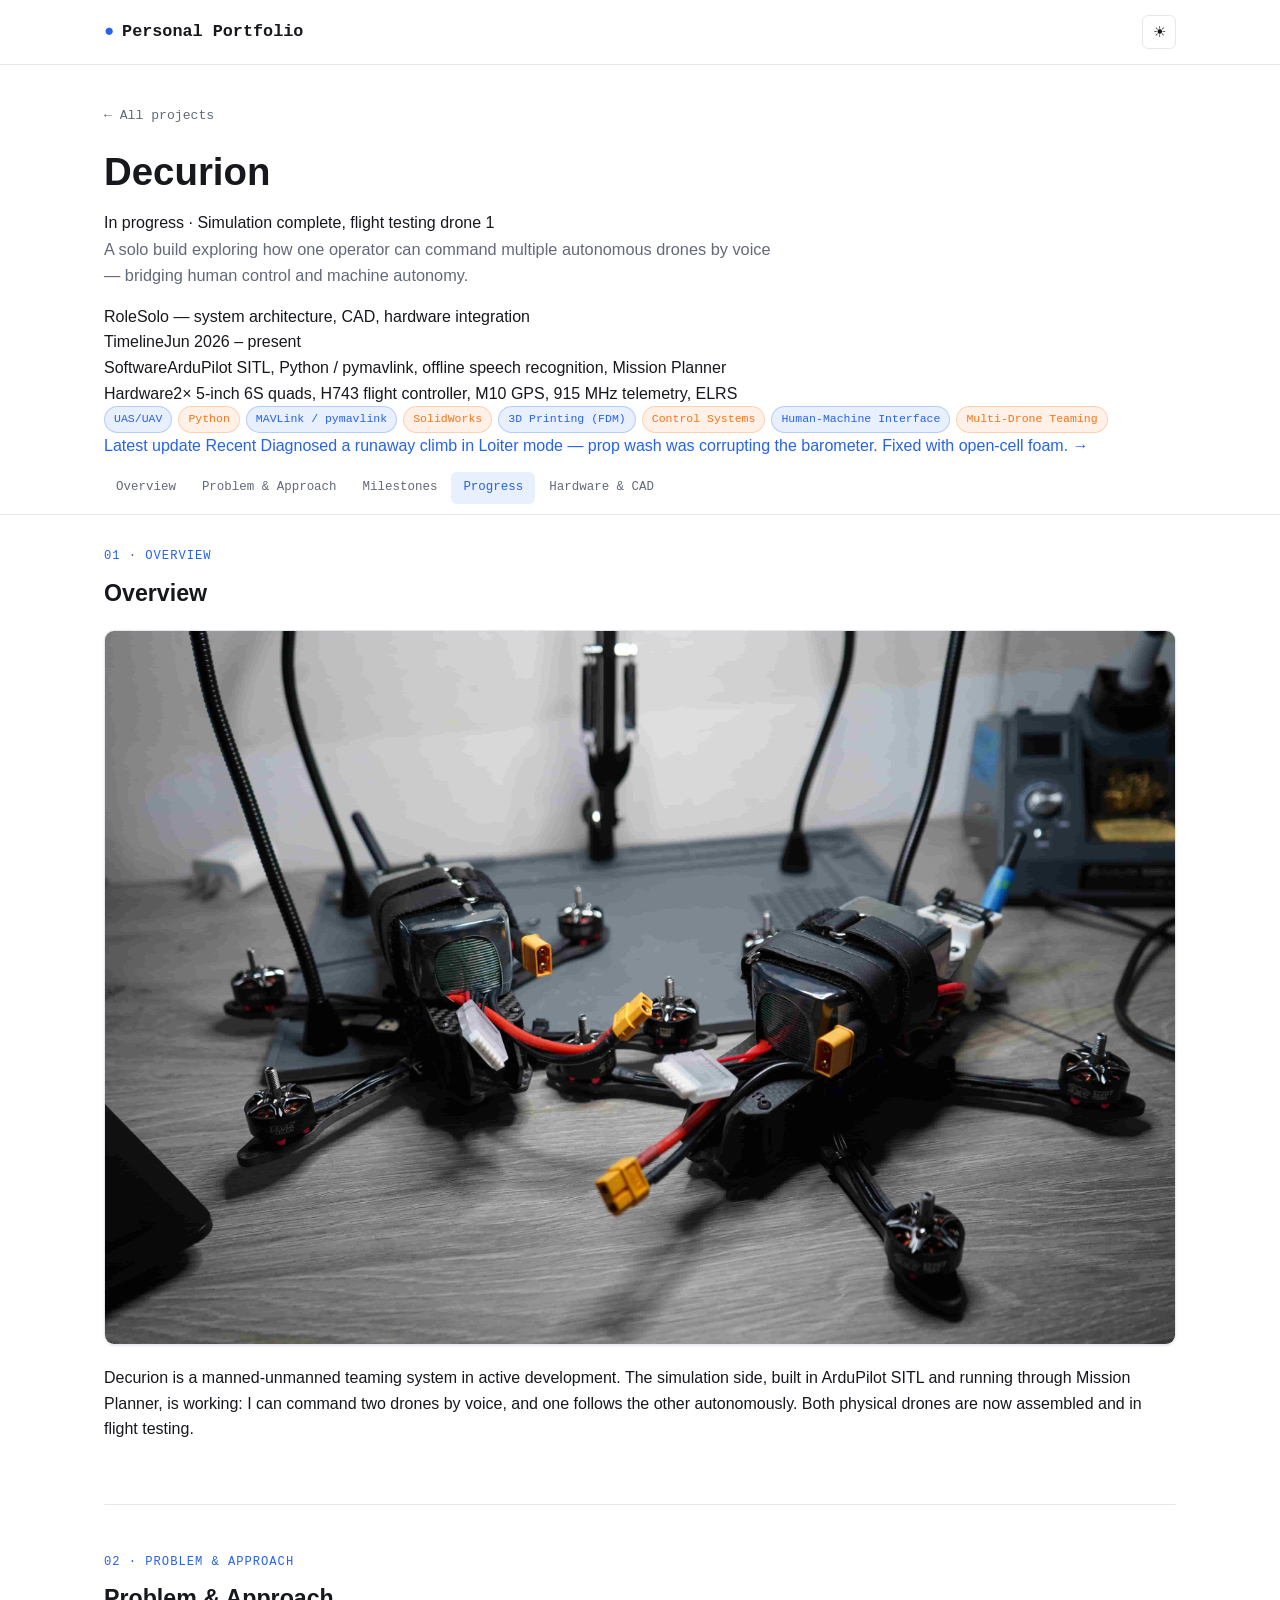
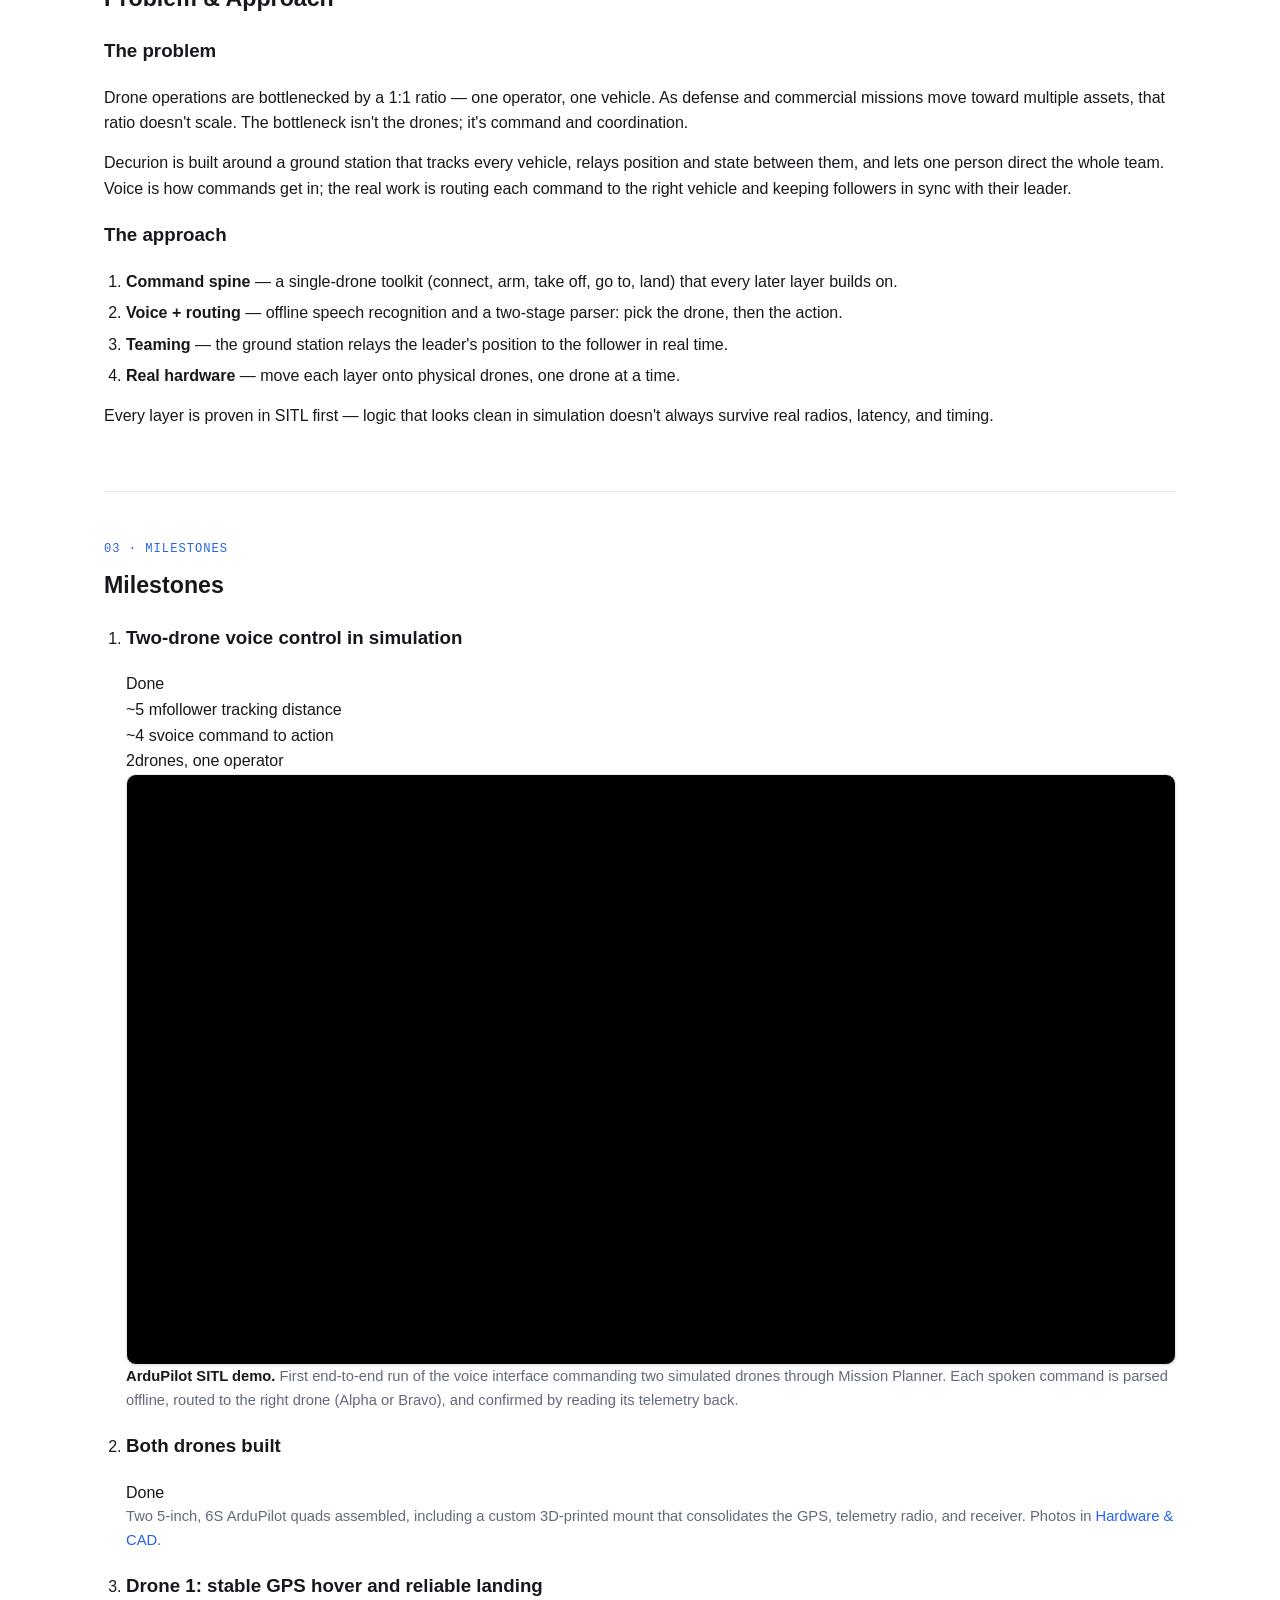
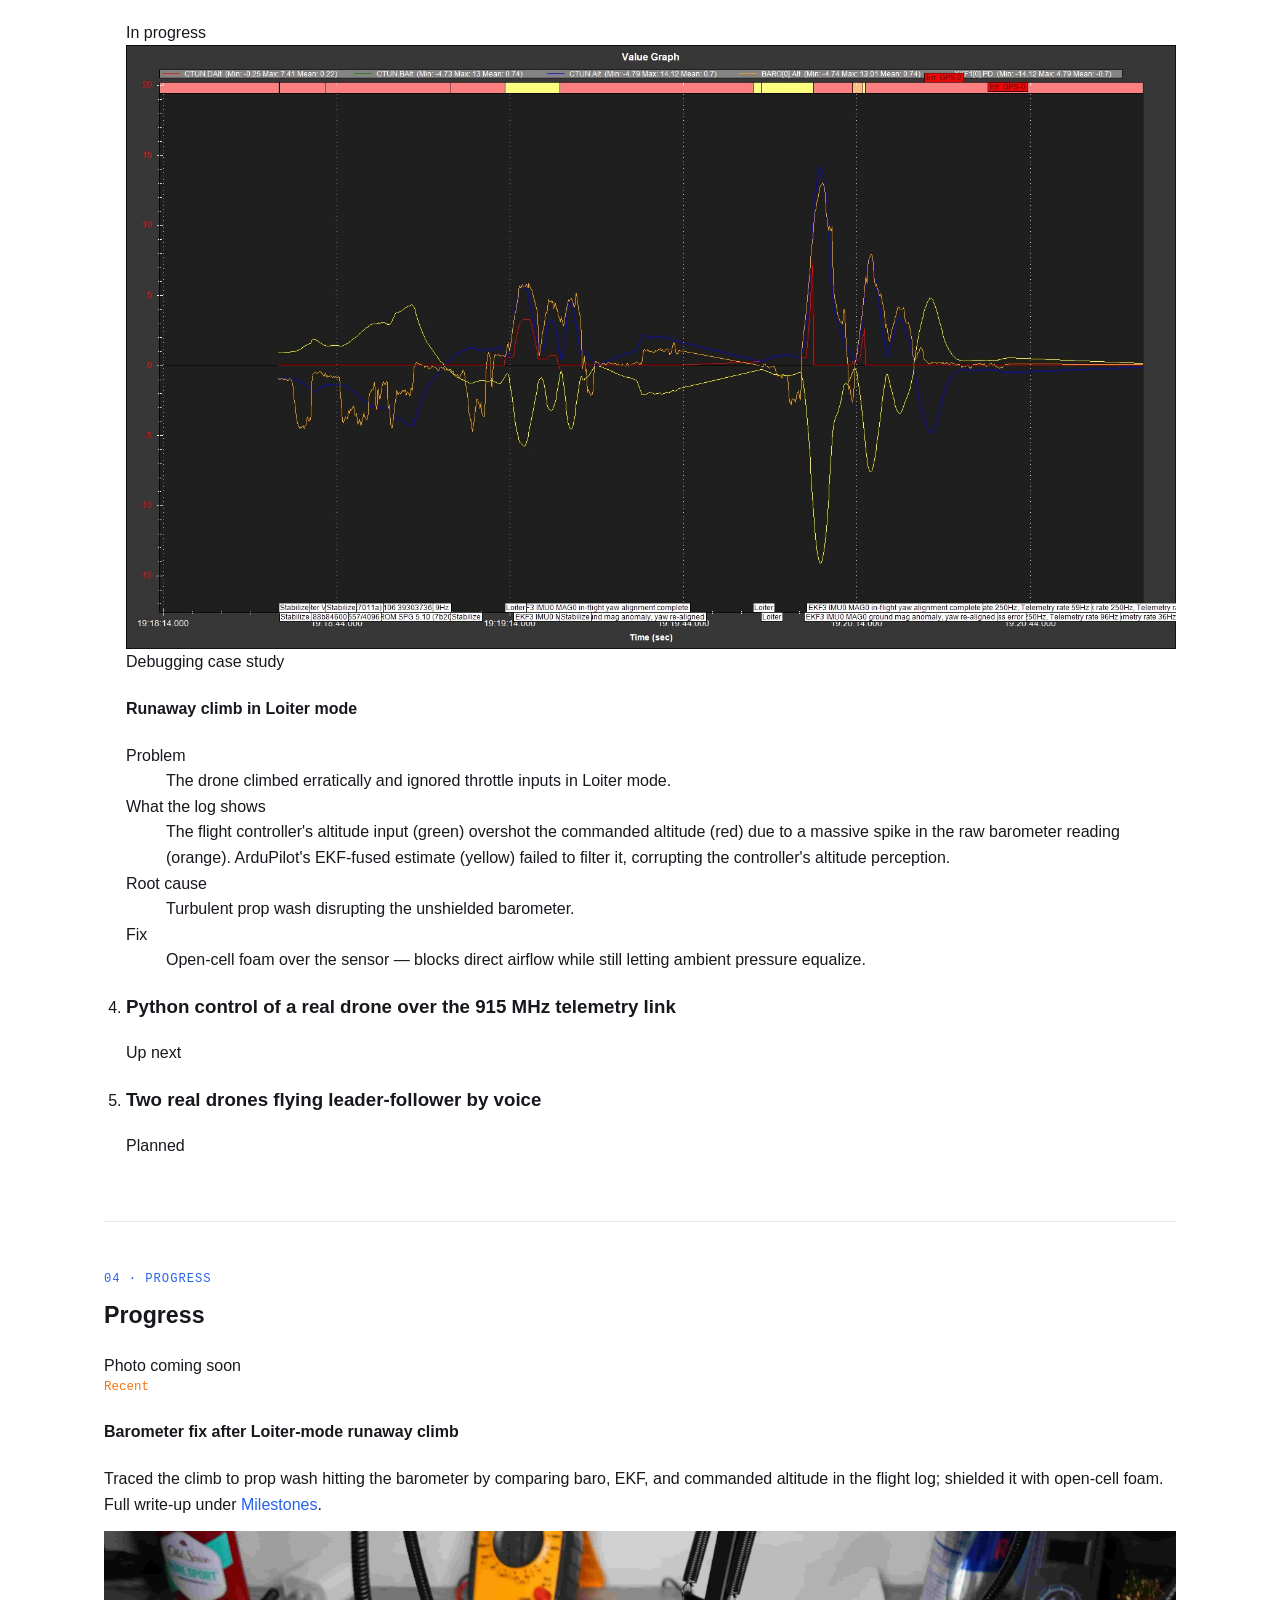
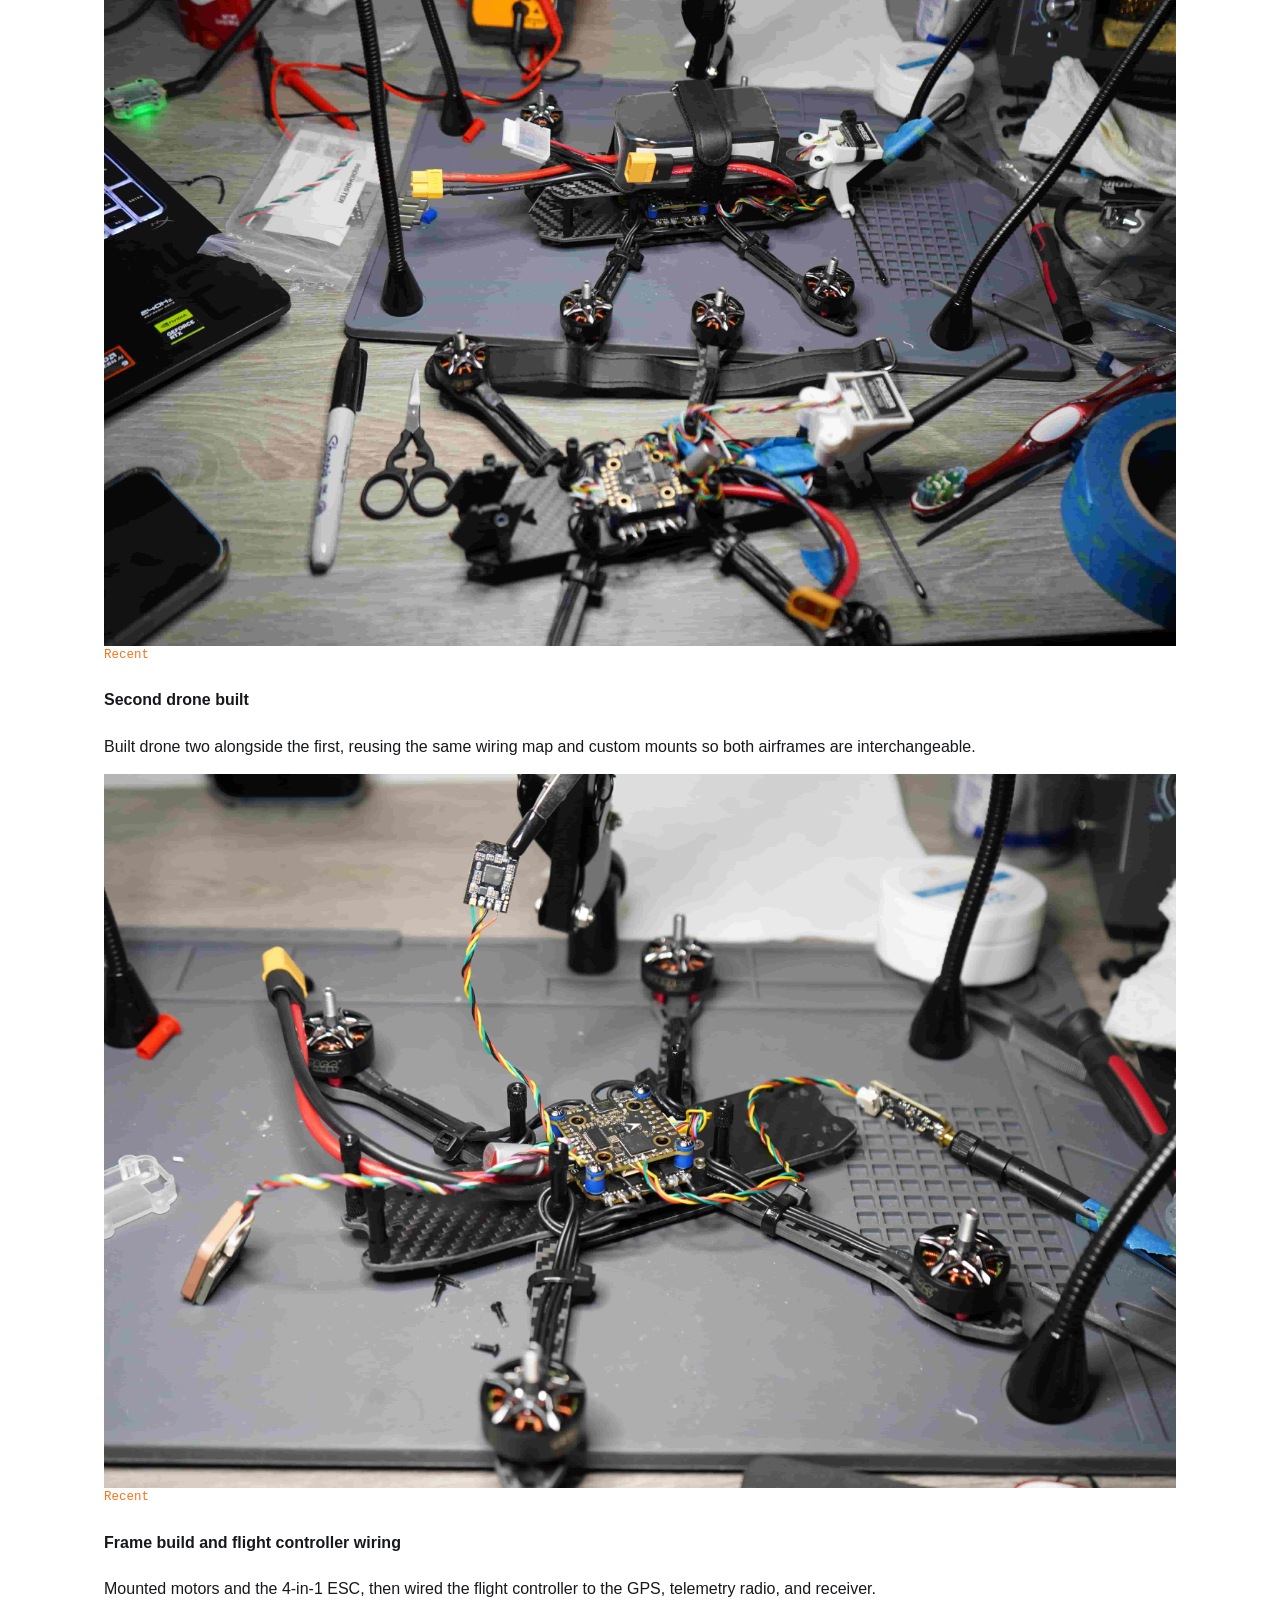
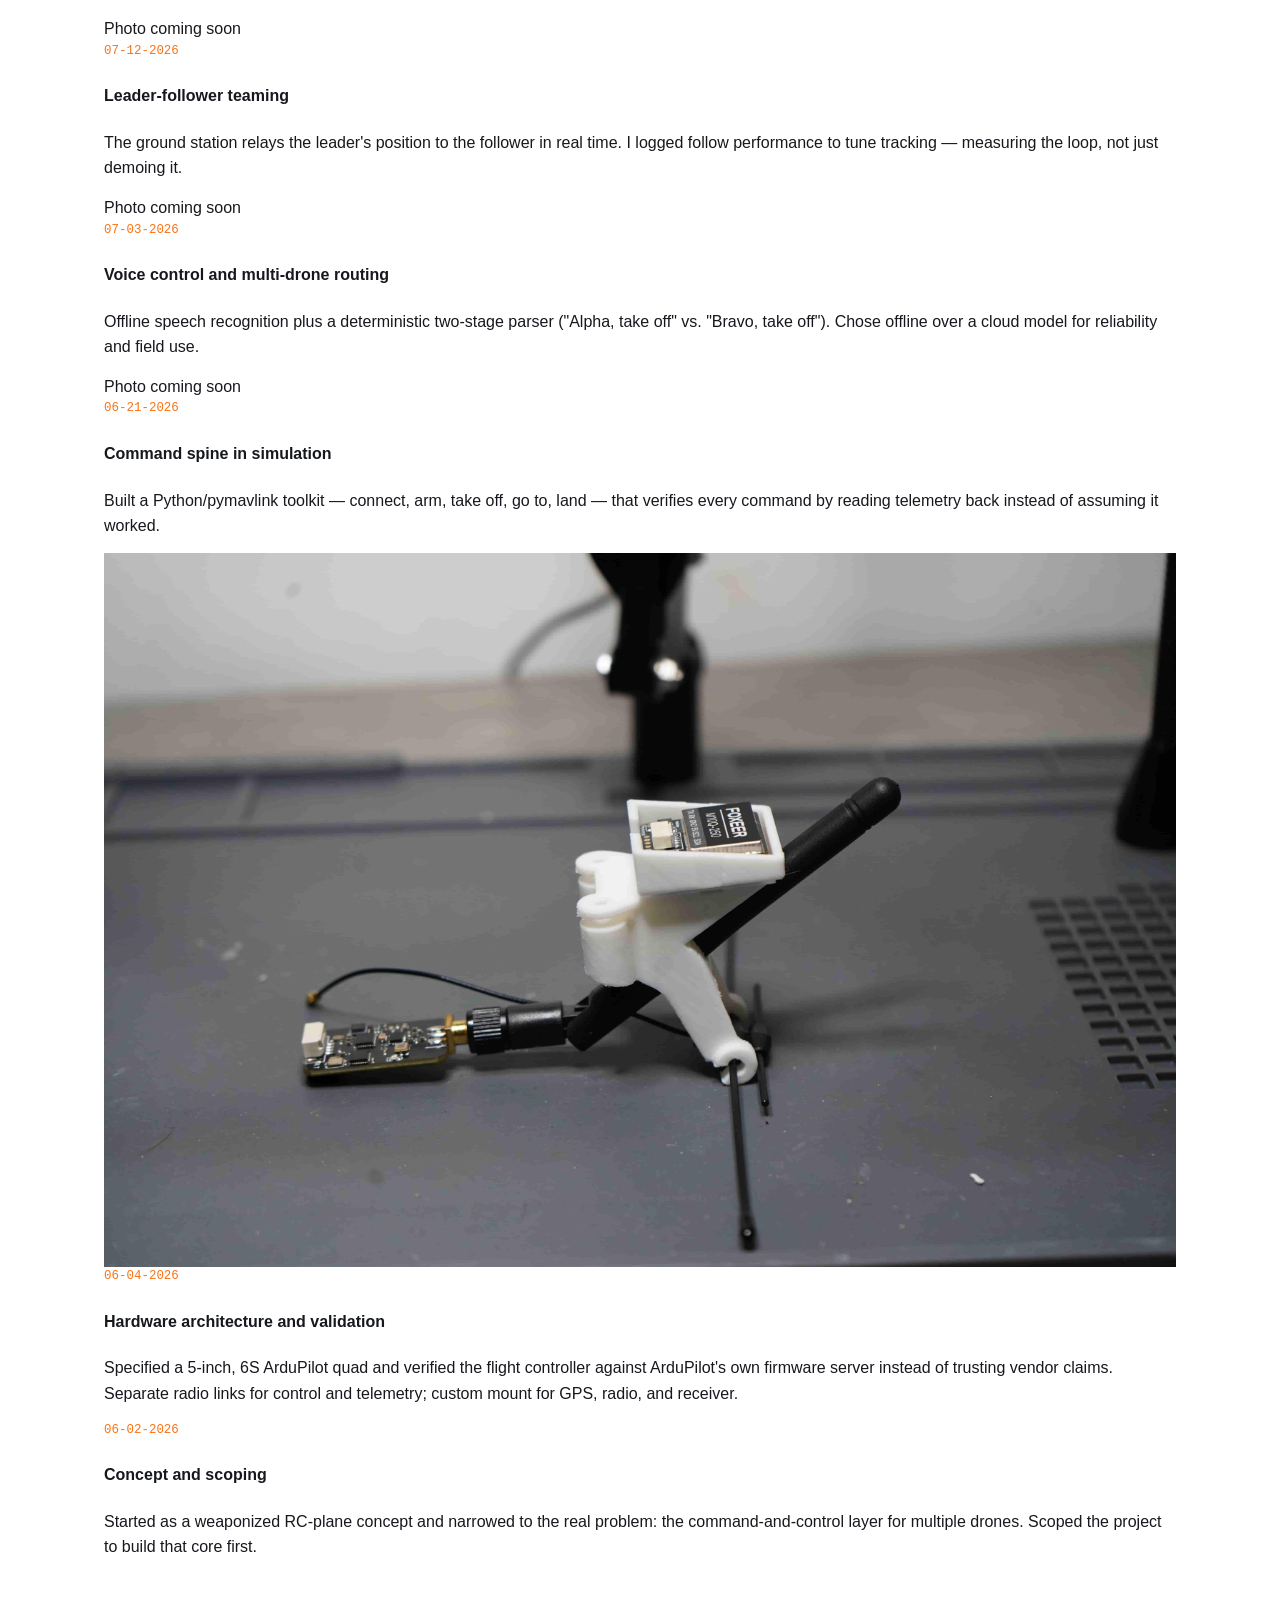
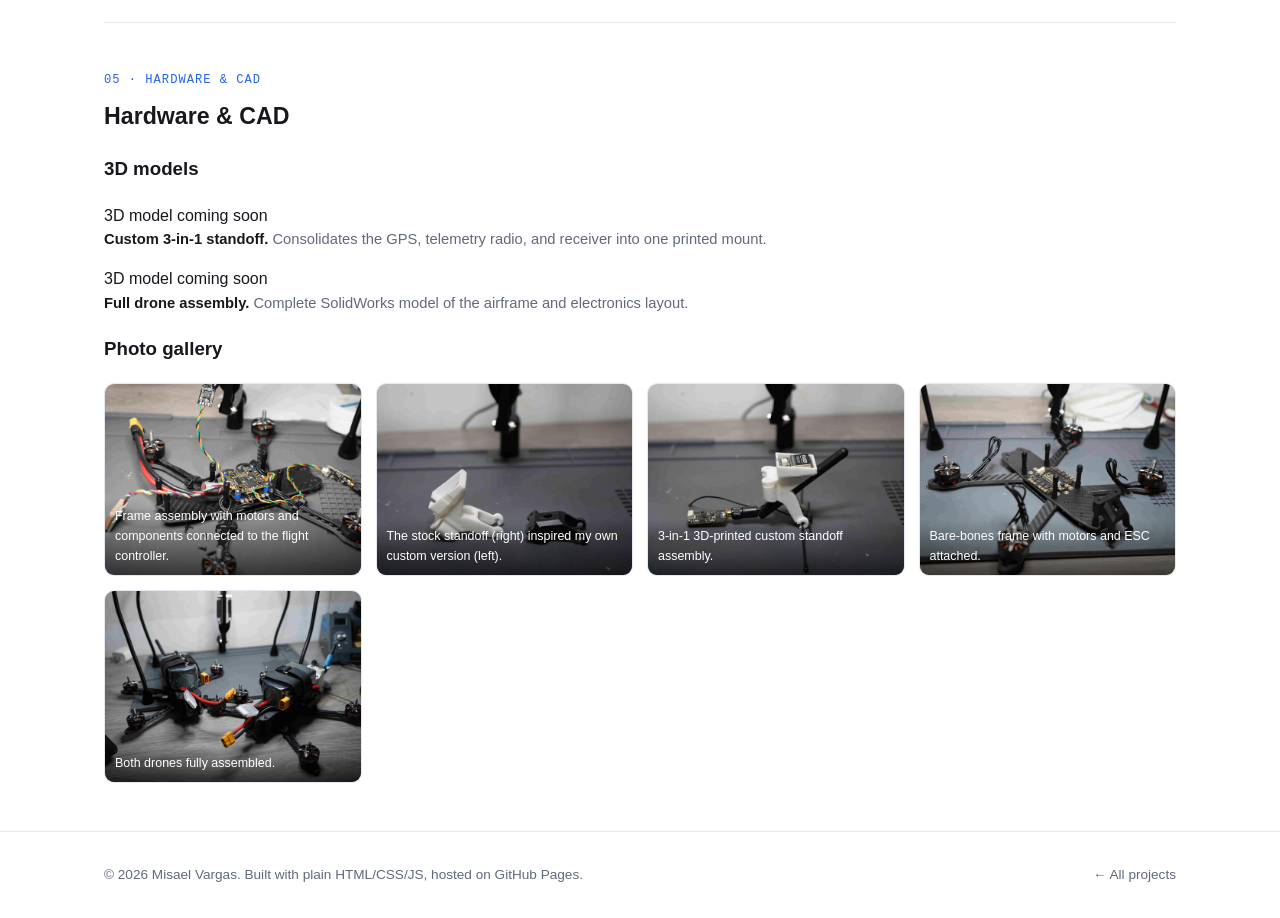
==== commit d8acbd5c: "Redesign Decurion page: header facts, milestones, progress cards, hardware & CAD" ====
--- a/projects/quadcopter-frame.html
+++ b/projects/quadcopter-frame.html
@@ -1,11 +1,15 @@
-
 <!DOCTYPE html>
 <html lang="en">
 <head>
 <meta charset="UTF-8">
 <meta name="viewport" content="width=device-width, initial-scale=1.0">
 <title>Decurion — Misael Vargas</title>
-<meta name="description" content="Decurion: multi-drone teaming system — problem, approach, proof-of-concept recordings, engineering log, and photos.">
+<meta name="description" content="Decurion: one operator commanding multiple drones by voice. Milestones, progress log, hardware and CAD.">
+<!-- Link previews (LinkedIn, Slack, iMessage) -->
+<meta property="og:title" content="Decurion — Misael Vargas">
+<meta property="og:description" content="One operator commanding multiple autonomous drones by voice. ArduPilot, Python/pymavlink, SolidWorks.">
+<meta property="og:image" content="https://mvargas001.github.io/Misael-Portfolio/assets/projects/drone/DSC01422.JPG">
+<meta property="og:type" content="website">
 <script>
   // Set theme before first paint to avoid a flash of the wrong theme.
   (function () {
@@ -16,16 +20,17 @@
   })();
 </script>
 <link rel="stylesheet" href="../css/style.css">
+<!-- 3D viewer: uncomment once you have a .glb in assets/models/ (see Hardware & CAD section) -->
+<!-- <script type="module" src="https://unpkg.com/@google/model-viewer@3.5.0/dist/model-viewer.min.js"></script> -->
 </head>
 <body>
 
 <!-- ============================================================
-     THIS FILE IS THE TEMPLATE.
-     To add a new project: duplicate this file into projects/your-slug.html,
-     then work top to bottom replacing the placeholder content in each
-     section. Keep the section order and class names as-is so every
-     project page looks consistent. Then add a matching card to the
-     PROJECTS array in js/data.js so it shows up on the landing page.
+     PROJECT PAGE TEMPLATE
+     Sections: Overview → Problem & Approach → Milestones → Progress → Hardware & CAD
+     To add a project: duplicate this file, keep the section ids, replace the content,
+     then add a card for it in js/data.js.
+     Anything marked TODO is a placeholder waiting on your photos/files/dates.
      ============================================================ -->
 
 <nav class="site-nav">
@@ -37,38 +42,58 @@
   </div>
 </nav>
 
-<!-- ---------- Project title block ---------- -->
+<!-- ---------- Project header: title, status, one-liner, key facts, tags ---------- -->
 <div class="project-header">
   <div class="wrap">
     <a href="../index.html" class="back-link">&larr; All projects</a>
     <h1>Decurion</h1>
-    <p class="subtitle">A solo student build exploring how one operator can command multiple autonomous UAVs — bridging human control and machine autonomy.</p>
+    <!-- Status: update this line whenever the project moves forward -->
+    <div class="status-badge"><span class="pulse"></span>In progress · Simulation complete, flight testing drone 1</div>
+    <p class="subtitle">A solo build exploring how one operator can command multiple autonomous drones by voice — bridging human control and machine autonomy.</p>
+
+    <div class="facts">
+      <div class="fact"><span class="fact-label">Role</span><span class="fact-value">Solo — system architecture, CAD, hardware integration</span></div>
+      <div class="fact"><span class="fact-label">Timeline</span><span class="fact-value">Jun 2026 – present</span></div>
+      <div class="fact"><span class="fact-label">Software</span><span class="fact-value">ArduPilot SITL, Python / pymavlink, offline speech recognition, Mission Planner</span></div>
+      <div class="fact"><span class="fact-label">Hardware</span><span class="fact-value">2× 5-inch 6S quads, H743 flight controller, M10 GPS, 915 MHz telemetry, ELRS</span></div>
+    </div>
+
     <div class="tags">
+      <span class="tag">UAS/UAV</span>
+      <span class="tag">Python</span>
+      <span class="tag">MAVLink / pymavlink</span>
       <span class="tag">SolidWorks</span>
-      <span class="tag">3D Printing</span>
-      <span class="tag">Python</span>
+      <span class="tag">3D Printing (FDM)</span>
       <span class="tag">Control Systems</span>
-    </div>
+      <span class="tag">Human-Machine Interface</span>
+      <span class="tag">Multi-Drone Teaming</span>
+    </div>
+
+    <!-- Latest update: copy the newest Progress entry here (short version) -->
+    <a class="latest-update" href="#progress">
+      <span class="latest-label">Latest update</span>
+      <span class="latest-date">Recent</span>
+      <span class="latest-text">Diagnosed a runaway climb in Loiter mode — prop wash was corrupting the barometer. Fixed with open-cell foam.</span>
+      <span class="latest-arrow">&rarr;</span>
+    </a>
   </div>
 </div>
 
-<!-- ---------- Sticky in-page jump nav — keep the 7 links + ids in sync with the sections below ---------- -->
+<!-- ---------- Sticky jump nav — keep links in sync with the section ids below ---------- -->
 <nav class="section-nav">
   <div class="wrap">
     <a href="#overview">Overview</a>
-    <a href="#problem">The Problem</a>
-    <a href="#approach">Approach</a>
-    <a href="#poc">Proof of Concept</a>
-    <a href="#log">Engineering Log</a>
-    <a href="#skills">Skills &amp; Tags</a>
-    <a href="#gallery">Photo Gallery</a>
+    <a href="#approach">Problem &amp; Approach</a>
+    <a href="#milestones">Milestones</a>
+    <a href="#progress">Progress</a>
+    <a href="#hardware">Hardware &amp; CAD</a>
   </div>
 </nav>
 
 <main class="wrap">
 
   <!-- ============================================================
-       1. OVERVIEW — what it is, a few sentences, with a hero image
+       1. OVERVIEW
        ============================================================ -->
   <section class="project-section" id="overview">
     <div class="section-label">01 · Overview</div>
@@ -77,187 +102,271 @@
       <img src="../assets/projects/drone/DSC01422.JPG" alt="Both Decurion quadcopters assembled on the workbench">
     </div>
     <p>
-      Decurion is a manned-unmanned teaming system in active development. The simulation side, built in ArduPilot SITL and running through Mission Planner, is largely working: I can currently command two drones by voice in simulation. The physical build is underway, with the first and second drone nearing completion.
+      Decurion is a manned-unmanned teaming system in active development. The simulation side, built in ArduPilot SITL and running through Mission Planner, is working: I can command two drones by voice, and one follows the other autonomously. Both physical drones are now assembled and in flight testing.
     </p>
-    <p>
-      Both drones are pictured above.
-    </p>
-  </section>
-
-  <!-- ============================================================
-       2. THE PROBLEM / THESIS — the real problem and why it matters
-       ============================================================ -->
-  <section class="project-section" id="problem">
-    <div class="section-label">02 · The Problem</div>
-    <h2>The Problem / Thesis</h2>
-    <p>
-      Modern drone operations are bottlenecked by a 1:1 ratio — one operator, one vehicle. As defense and commercial applications move toward multi-asset missions, that ratio doesn't scale. The real bottleneck isn't the drones; it's command and coordination.
-    </p>
-    <p>
-      Decurion is a coordination system for multiple drones, built around a ground station that tracks every vehicle, relays position and state between them, and lets one person direct the whole team instead of babysitting each drone individually. Voice is the interface — it's how commands get in — but the real work is underneath: routing commands to the right vehicle, keeping followers in sync with their leader, and giving one operator a coherent picture of a multi-drone mission instead of a wall of individual controls.
-    </p>
-  </section>
-
-  <!-- ============================================================
-       3. APPROACH — how it was designed and built
+  </section>
+
+  <!-- ============================================================
+       2. PROBLEM & APPROACH
        ============================================================ -->
   <section class="project-section" id="approach">
-    <div class="section-label">03 · Approach</div>
-    <h2>Approach</h2>
-    <p>
-      I started from the single-drone command toolkit — connect, arm, takeoff, land — so every later layer could build on it without a rewrite, and worked through three iterations:
-    </p>
-    <ol>
-      <li><strong>Baseline</strong> — At its core, this system organizes and commands drones. We start with a simplified version of that: two drones, working as a coordinated pair.</li>
-      <li><strong>Software</strong> — The first software layer is a network of scripts, each built around one simple component at a time — starting with a local voice-to-text system.</li>
-      <li><strong>Prototype 1</strong> — Combine the software and the hardware into a first working prototype.</li>
+    <div class="section-label">02 · Problem &amp; Approach</div>
+    <h2>Problem &amp; Approach</h2>
+    <div class="two-col">
+      <div>
+        <h3 class="mini-head">The problem</h3>
+        <p>
+          Drone operations are bottlenecked by a 1:1 ratio — one operator, one vehicle. As defense and commercial missions move toward multiple assets, that ratio doesn't scale. The bottleneck isn't the drones; it's command and coordination.
+        </p>
+        <p>
+          Decurion is built around a ground station that tracks every vehicle, relays position and state between them, and lets one person direct the whole team. Voice is how commands get in; the real work is routing each command to the right vehicle and keeping followers in sync with their leader.
+        </p>
+      </div>
+      <div>
+        <h3 class="mini-head">The approach</h3>
+        <ol class="steps">
+          <li><strong>Command spine</strong> — a single-drone toolkit (connect, arm, take off, go to, land) that every later layer builds on.</li>
+          <li><strong>Voice + routing</strong> — offline speech recognition and a two-stage parser: pick the drone, then the action.</li>
+          <li><strong>Teaming</strong> — the ground station relays the leader's position to the follower in real time.</li>
+          <li><strong>Real hardware</strong> — move each layer onto physical drones, one drone at a time.</li>
+        </ol>
+        <p class="muted">Every layer is proven in SITL first — logic that looks clean in simulation doesn't always survive real radios, latency, and timing.</p>
+      </div>
+    </div>
+  </section>
+
+  <!-- ============================================================
+       3. MILESTONES — big checkpoints, with evidence attached.
+       For each milestone, set the class to: done / active / todo
+       ============================================================ -->
+  <section class="project-section" id="milestones">
+    <div class="section-label">03 · Milestones</div>
+    <h2>Milestones</h2>
+
+    <ol class="milestones">
+
+      <!-- MILESTONE 1 -->
+      <li class="milestone done">
+        <div class="ms-head">
+          <span class="ms-icon" aria-hidden="true"></span>
+          <h3>Two-drone voice control in simulation</h3>
+          <span class="ms-state">Done</span>
+        </div>
+        <div class="ms-body">
+          <div class="metrics">
+            <div class="metric"><span class="metric-value">~5 m</span><span class="metric-label">follower tracking distance</span></div>
+            <div class="metric"><span class="metric-value">~4 s</span><span class="metric-label">voice command to action</span></div>
+            <div class="metric"><span class="metric-value">2</span><span class="metric-label">drones, one operator</span></div>
+          </div>
+          <div class="poc-video">
+            <iframe src="https://www.youtube.com/embed/oYKK2LCJxHQ?si=MxL-YYWiSNarkgfj" title="Decurion: ArduPilot SITL Swarm Demo" allowfullscreen></iframe>
+          </div>
+          <p class="poc-desc"><strong>ArduPilot SITL demo.</strong> First end-to-end run of the voice interface commanding two simulated drones through Mission Planner. Each spoken command is parsed offline, routed to the right drone (Alpha or Bravo), and confirmed by reading its telemetry back.</p>
+        </div>
+      </li>
+
+      <!-- MILESTONE 2 -->
+      <li class="milestone done">
+        <div class="ms-head">
+          <span class="ms-icon" aria-hidden="true"></span>
+          <h3>Both drones built</h3>
+          <span class="ms-state">Done</span>
+        </div>
+        <div class="ms-body">
+          <p class="poc-desc">Two 5-inch, 6S ArduPilot quads assembled, including a custom 3D-printed mount that consolidates the GPS, telemetry radio, and receiver. Photos in <a href="#hardware">Hardware &amp; CAD</a>.</p>
+        </div>
+      </li>
+
+      <!-- MILESTONE 3 -->
+      <li class="milestone active">
+        <div class="ms-head">
+          <span class="ms-icon" aria-hidden="true"></span>
+          <h3>Drone 1: stable GPS hover and reliable landing</h3>
+          <span class="ms-state">In progress</span>
+        </div>
+        <div class="ms-body">
+          <!-- Case study card: graph on the left, problem / cause / fix on the right -->
+          <div class="case-study">
+            <a class="case-media" href="../assets/portfolio/LOGDATA1UNFILTERED.jpg" target="_blank">
+              <img src="../assets/portfolio/LOGDATA1UNFILTERED.jpg" alt="Flight log graph of altitude data during the Loiter-mode runaway climb" loading="lazy">
+            </a>
+            <div class="case-text">
+              <div class="case-kicker">Debugging case study</div>
+              <h4>Runaway climb in Loiter mode</h4>
+              <dl>
+                <dt>Problem</dt>
+                <dd>The drone climbed erratically and ignored throttle inputs in Loiter mode.</dd>
+                <dt>What the log shows</dt>
+                <dd>The flight controller's altitude input (green) overshot the commanded altitude (red) due to a massive spike in the raw barometer reading (orange). ArduPilot's EKF-fused estimate (yellow) failed to filter it, corrupting the controller's altitude perception.</dd>
+                <dt>Root cause</dt>
+                <dd>Turbulent prop wash disrupting the unshielded barometer.</dd>
+                <dt>Fix</dt>
+                <dd>Open-cell foam over the sensor — blocks direct airflow while still letting ambient pressure equalize.</dd>
+              </dl>
+            </div>
+          </div>
+        </div>
+      </li>
+
+      <!-- MILESTONE 4 -->
+      <li class="milestone todo">
+        <div class="ms-head">
+          <span class="ms-icon" aria-hidden="true"></span>
+          <h3>Python control of a real drone over the 915 MHz telemetry link</h3>
+          <span class="ms-state">Up next</span>
+        </div>
+      </li>
+
+      <!-- MILESTONE 5 -->
+      <li class="milestone todo">
+        <div class="ms-head">
+          <span class="ms-icon" aria-hidden="true"></span>
+          <h3>Two real drones flying leader-follower by voice</h3>
+          <span class="ms-state">Planned</span>
+        </div>
+      </li>
+
     </ol>
-    <p>
-      Each iteration was proven in SITL before I trusted it enough to move toward real hardware — logic that looks clean in simulation doesn't always survive real radios, real latency, and real timing.
-    </p>
-  </section>
-
-<!-- ============================================================
-       4. PROOF OF CONCEPT — recordings, each with a description underneath.
-
-       To add a recording:
-         1. Drop the video file (.mp4 works best for browser compatibility)
-            into assets/projects/<your-project>/ and point the <source src>
-            at it, or duplicate the whole <div class="poc-item"> block below.
-         2. If a video is large (phone recordings can easily be 100s of MB),
-            GitHub isn't a great place for it — upload it to YouTube (can be
-            "Unlisted" so it's not publicly searchable) and swap the <video>
-            block for an <iframe> instead, e.g.:
-              <div class="poc-video">
-                <iframe src="https://www.youtube.com/embed/YOUR-VIDEO-ID" allowfullscreen></iframe>
-              </div>
-       ============================================================ -->
-  <section class="project-section" id="poc">
-    <div class="section-label">04 · Proof of Concept</div>
-    <h2>Proof of Concept</h2>
-    <p>
-      Recordings from testing and simulation, demonstrating the system working end to end.
-    </p>
-
-    <div class="poc-list">
-
-      <!-- ITEM 1: Your YouTube Video -->
-      <div class="poc-item">
-        <div class="poc-video">
-          <iframe src="https://www.youtube.com/embed/oYKK2LCJxHQ?si=MxL-YYWiSNarkgfj" title="Decurion: ArduPilot SITL Swarm Demo" allowfullscreen></iframe>
-        </div>
-        <p class="poc-desc"><strong>Decurion: ArduPilot SITL Swarm Demo, SITL.</strong> First end-to-end run of the voice interface commanding two simulated drones through Mission Planner. Each spoken command is parsed offline, routed to the right drone (Alpha or Bravo), and confirmed by reading its telemetry back.</p>
-      </div>
-
-      <!-- ITEM 2: Your New Flight Data Image -->
-      <div class="poc-item">
-        <!-- The style tag below makes sure the image fits nicely on the screen -->
-        <img src="../assets/portfolio/LOGDATA1UNFILTERED.jpg" alt="Flight log graph of altitude data during the Loiter-mode runaway climb" style="width: 100%; border-radius: 8px;">
-        
-        <p class="poc-desc"><strong>Diagnosing a critical failure in Loiter mode that caused erratic climbing and ignored throttle inputs.</strong></p>
-        <p class="poc-desc"><strong>What the graph shows:</strong> The flight controller's altitude input (green) severely overshot the commanded altitude (red) due to a massive spike in the raw barometer reading (orange). ArduPilot's EKF-fused estimate (yellow) failed to filter this anomaly, corrupting the controller's altitude perception and triggering the runaway climb.</p>
-        <p class="poc-desc"><strong>Root cause:</strong> Turbulent prop wash disrupting the unshielded barometer.</p>
-        <p class="poc-desc"><strong>Solution:</strong> Mounted open-cell foam over the sensor to block direct airflow while maintaining ambient pressure equalization.</p>
-      </div>
-
-    </div>
-  </section>
-
-  <!-- ============================================================
-       5. ENGINEERING LOG — dated, chronological, key decisions + reasoning
-       ============================================================ -->
-  <section class="project-section" id="log">
-    <div class="section-label">05 · Engineering Log</div>
-    <h2>Engineering Log</h2>
-
-    <div class="timeline">
-      <div class="timeline-entry">
-        <div class="timeline-date">06-02-2026</div>
-        <h4>Concept & scoping — from weaponized vehicle to command system.</h4>
-        <p>
-          The project began as a weaponized RC-plane concept and evolved, through iteration, into its real thesis: a single-operator system for commanding multiple drones. I recognized that the valuable, industry-relevant problem wasn't any individual vehicle but the command-and-control layer — and scoped the project to build that core first rather than chasing exotic hardware.
-        </p>
-      </div>
-
-      <div class="timeline-entry">
-        <div class="timeline-date">06-04-2026</div>
-        <h4>Hardware architecture & validation.</h4>
-        <p>
-          Specified a 5-inch, 6S ArduPilot quadcopter and validated every critical component — most importantly verifying the flight controller against ArduPilot's own firmware server rather than trusting vendor "compatibility" claims. Designed the power system, radio links (separate control and telemetry channels), and a custom 3D-printed mount consolidating the GPS, telemetry radio, and receiver.
-        </p>
-      </div>
-
-      <div class="timeline-entry">
-        <div class="timeline-date">06-21-2026</div>
-        <h4>Command spine — from simulation to code-controlled flight.</h4>
-        <p>
-          Stood up an ArduPilot software-in-the-loop (SITL) environment and built a Python/pymavlink command toolkit: connect, arm, takeoff, navigate-to-point, and land — each verified by reading the drone's telemetry back rather than assuming commands succeeded. Structured as a reusable library so every higher layer builds on the same foundation.
-        </p>
-      </div>
-
-      <div class="timeline-entry">
-        <div class="timeline-date">07-03-2026</div>
-        <h4>Voice control & multi-drone routing.</h4>
-        <p>
-          Added an offline voice-command pipeline (local speech recognition + a deterministic two-stage parser: identify the target drone, then the action), enabling spoken commands routed to a specific drone — "Alpha, take off" versus "Bravo, take off." Chose offline/deterministic over a cloud model for reliability and field-deployability.
-        </p>
-      </div>
-
-      <div class="timeline-entry">
-        <div class="timeline-date">07-12-2026</div>
-        <h4>Leader-follower teaming.</h4>
-        <p>
-          Implemented autonomous following, where the ground station relays a leader drone's position to a follower in real time, achieving stable formation tracking. Logged follow performance to analyze and tune tracking behavior — demonstrating closed-loop measurement, not just a working demo.
-        </p>
-      </div>
-    </div>
-  </section>
-
-  <!-- ============================================================
-       6. SKILLS & TAGS — competencies this project demonstrates
-       ============================================================ -->
-  <section class="project-section" id="skills">
-    <div class="section-label">06 · Skills &amp; Tags</div>
-    <h2>Skills &amp; Tags</h2>
-    <div class="skills-list">
-      <span class="tag">SolidWorks</span>
-      <span class="tag">UAS/UAV</span>
-      <span class="tag">MAVLINK/pymavlink</span>
-      <span class="tag">3D Printing (FDM)</span>
-      <span class="tag">Python</span>
-      <span class="tag">Human-Machine Interface (HMI)</span>
-      <span class="tag">Control Systems</span>
-      <span class="tag">Multi-Drone Teaming</span>
-    </div>
-  </section>
-
-  <!-- ============================================================
-       7. PHOTO GALLERY — build/progress photos specific to this project
-       (kept as the last section on the page)
-       ============================================================ -->
-  <section class="project-section" id="gallery">
-    <div class="section-label">07 · Photo Gallery</div>
-    <h2>Photo Gallery</h2>
+  </section>
+
+  <!-- ============================================================
+       4. PROGRESS — the engineering log as photo cards, NEWEST FIRST.
+       Each card: date, title, 1–2 sentences on the decision and why, optional photo.
+       To add one, copy a .progress-card block to the TOP of the list.
+       No photo yet? Use the <div class="media-placeholder"> line instead of the <img>.
+       ============================================================ -->
+  <section class="project-section" id="progress">
+    <div class="section-label">04 · Progress</div>
+    <h2>Progress</h2>
+
+    <div class="progress-list">
+
+      <article class="progress-card">
+        <div class="progress-media"><!-- TODO: photo of the foam-covered barometer --><div class="media-placeholder">Photo coming soon</div></div>
+        <div class="progress-text">
+          <div class="timeline-date">Recent</div>
+          <h4>Barometer fix after Loiter-mode runaway climb</h4>
+          <p>Traced the climb to prop wash hitting the barometer by comparing baro, EKF, and commanded altitude in the flight log; shielded it with open-cell foam. Full write-up under <a href="#milestones">Milestones</a>.</p>
+        </div>
+      </article>
+
+      <article class="progress-card">
+        <div class="progress-media"><img src="../assets/projects/drone/DSC01419.JPG" alt="Second drone being built beside the finished first drone" loading="lazy"></div>
+        <div class="progress-text">
+          <div class="timeline-date">Recent</div>
+          <h4>Second drone built</h4>
+          <p>Built drone two alongside the first, reusing the same wiring map and custom mounts so both airframes are interchangeable.</p>
+        </div>
+      </article>
+
+      <article class="progress-card">
+        <div class="progress-media"><img src="../assets/projects/drone/DSC01412.JPG" alt="Flight controller wired to the ESC, GPS, and receiver on the frame" loading="lazy"></div>
+        <div class="progress-text">
+          <div class="timeline-date">Recent</div>
+          <h4>Frame build and flight controller wiring</h4>
+          <p>Mounted motors and the 4-in-1 ESC, then wired the flight controller to the GPS, telemetry radio, and receiver.</p>
+        </div>
+      </article>
+
+      <article class="progress-card">
+        <div class="progress-media"><!-- TODO: SITL screenshot of Bravo following Alpha --><div class="media-placeholder">Photo coming soon</div></div>
+        <div class="progress-text">
+          <div class="timeline-date">07-12-2026</div>
+          <h4>Leader-follower teaming</h4>
+          <p>The ground station relays the leader's position to the follower in real time. I logged follow performance to tune tracking — measuring the loop, not just demoing it.</p>
+        </div>
+      </article>
+
+      <article class="progress-card">
+        <div class="progress-media"><!-- TODO: diagram or terminal shot of the voice parser --><div class="media-placeholder">Photo coming soon</div></div>
+        <div class="progress-text">
+          <div class="timeline-date">07-03-2026</div>
+          <h4>Voice control and multi-drone routing</h4>
+          <p>Offline speech recognition plus a deterministic two-stage parser ("Alpha, take off" vs. "Bravo, take off"). Chose offline over a cloud model for reliability and field use.</p>
+        </div>
+      </article>
+
+      <article class="progress-card">
+        <div class="progress-media"><!-- TODO: SITL / Mission Planner screenshot --><div class="media-placeholder">Photo coming soon</div></div>
+        <div class="progress-text">
+          <div class="timeline-date">06-21-2026</div>
+          <h4>Command spine in simulation</h4>
+          <p>Built a Python/pymavlink toolkit — connect, arm, take off, go to, land — that verifies every command by reading telemetry back instead of assuming it worked.</p>
+        </div>
+      </article>
+
+      <article class="progress-card">
+        <div class="progress-media"><img src="../assets/projects/drone/DSC01390.JPG" alt="Custom 3D-printed mount holding the receiver and antenna" loading="lazy"></div>
+        <div class="progress-text">
+          <div class="timeline-date">06-04-2026</div>
+          <h4>Hardware architecture and validation</h4>
+          <p>Specified a 5-inch, 6S ArduPilot quad and verified the flight controller against ArduPilot's own firmware server instead of trusting vendor claims. Separate radio links for control and telemetry; custom mount for GPS, radio, and receiver.</p>
+        </div>
+      </article>
+
+      <article class="progress-card no-media">
+        <div class="progress-text">
+          <div class="timeline-date">06-02-2026</div>
+          <h4>Concept and scoping</h4>
+          <p>Started as a weaponized RC-plane concept and narrowed to the real problem: the command-and-control layer for multiple drones. Scoped the project to build that core first.</p>
+        </div>
+      </article>
+
+    </div>
+  </section>
+
+  <!-- ============================================================
+       5. HARDWARE & CAD — 3D models + photo gallery
+       ============================================================ -->
+  <section class="project-section" id="hardware">
+    <div class="section-label">05 · Hardware &amp; CAD</div>
+    <h2>Hardware &amp; CAD</h2>
+
+    <h3 class="mini-head">3D models</h3>
+    <!-- To show a live model:
+           1. Export your part as .glb and put it in assets/models/ (e.g. standoff.glb)
+           2. Uncomment the model-viewer <script> in <head>
+           3. Replace the placeholder below with:
+              <model-viewer src="../assets/models/standoff.glb" alt="Custom 3-in-1 standoff"
+                camera-controls auto-rotate shadow-intensity="1"></model-viewer>
+           Optional: add a STEP download link in the download-list below. -->
+    <div class="cad-grid">
+      <div class="cad-item">
+        <!-- TODO: 3D model — custom 3-in-1 standoff (.glb) --><div class="media-placeholder tall">3D model coming soon</div>
+        <p class="poc-desc"><strong>Custom 3-in-1 standoff.</strong> Consolidates the GPS, telemetry radio, and receiver into one printed mount.</p>
+      </div>
+      <div class="cad-item">
+        <!-- TODO: 3D model — full drone assembly (.glb) --><div class="media-placeholder tall">3D model coming soon</div>
+        <p class="poc-desc"><strong>Full drone assembly.</strong> Complete SolidWorks model of the airframe and electronics layout.</p>
+      </div>
+    </div>
+    <!--
+    <div class="download-list">
+      <a href="../assets/models/standoff.STEP" download>&#8595; standoff.STEP</a>
+    </div>
+    -->
+
+    <h3 class="mini-head">Photo gallery</h3>
     <div class="gallery-grid">
-      <div class="gallery-item">
-        <img src="../assets/projects/drone/DSC01422.JPG" alt="Both drones fully assembled" loading="lazy">
-        <div class="cap">Both drones fully assembled. Next step: calibration.</div>
-      </div>
       <div class="gallery-item">
         <img src="../assets/projects/drone/DSC01415.JPG" alt="Frame with motors and components wired to the flight controller" loading="lazy">
         <div class="cap">Frame assembly with motors and components connected to the flight controller.</div>
       </div>
       <div class="gallery-item">
-        <img src="../assets/projects/drone/DSC01390.JPG" alt="Custom 3-in-1 3D-printed standoff assembly" loading="lazy">
-        <div class="cap">3-in-1 3D-printed custom standoff assembly</div>
-      </div>
-      <div class="gallery-item">
         <img src="../assets/projects/drone/DSC01392.JPG" alt="Stock standoff next to the custom 3D-printed standoff" loading="lazy">
-        <div class="cap">The standoff to the right came with the drone; I took some inspiration from it and created my own custom one to the left.</div>
+        <div class="cap">The stock standoff (right) inspired my own custom version (left).</div>
+      </div>
+      <div class="gallery-item">
+        <img src="../assets/projects/drone/DSC01389.JPG" alt="Custom 3-in-1 3D-printed standoff assembly" loading="lazy">
+        <div class="cap">3-in-1 3D-printed custom standoff assembly.</div>
       </div>
       <div class="gallery-item">
         <img src="../assets/projects/drone/DSC01407.JPG" alt="Bare frame with motors and ESC attached" loading="lazy">
         <div class="cap">Bare-bones frame with motors and ESC attached.</div>
+      </div>
+      <div class="gallery-item">
+        <img src="../assets/projects/drone/DSC01422.JPG" alt="Both drones fully assembled" loading="lazy">
+        <div class="cap">Both drones fully assembled.</div>
       </div>
     </div>
   </section>
@@ -271,8 +380,7 @@
   </div>
 </footer>
 
-<!-- Lightbox for the Photo Gallery section above — js/main.js wires this up
-     automatically for any .gallery-item on the page, no edits needed here. -->
+<!-- Lightbox for the photo gallery — js/main.js wires this up automatically. -->
 <div class="lightbox" data-lightbox>
   <button class="lb-close" aria-label="Close">&times;</button>
   <button class="lb-nav lb-prev" aria-label="Previous">&#8249;</button>
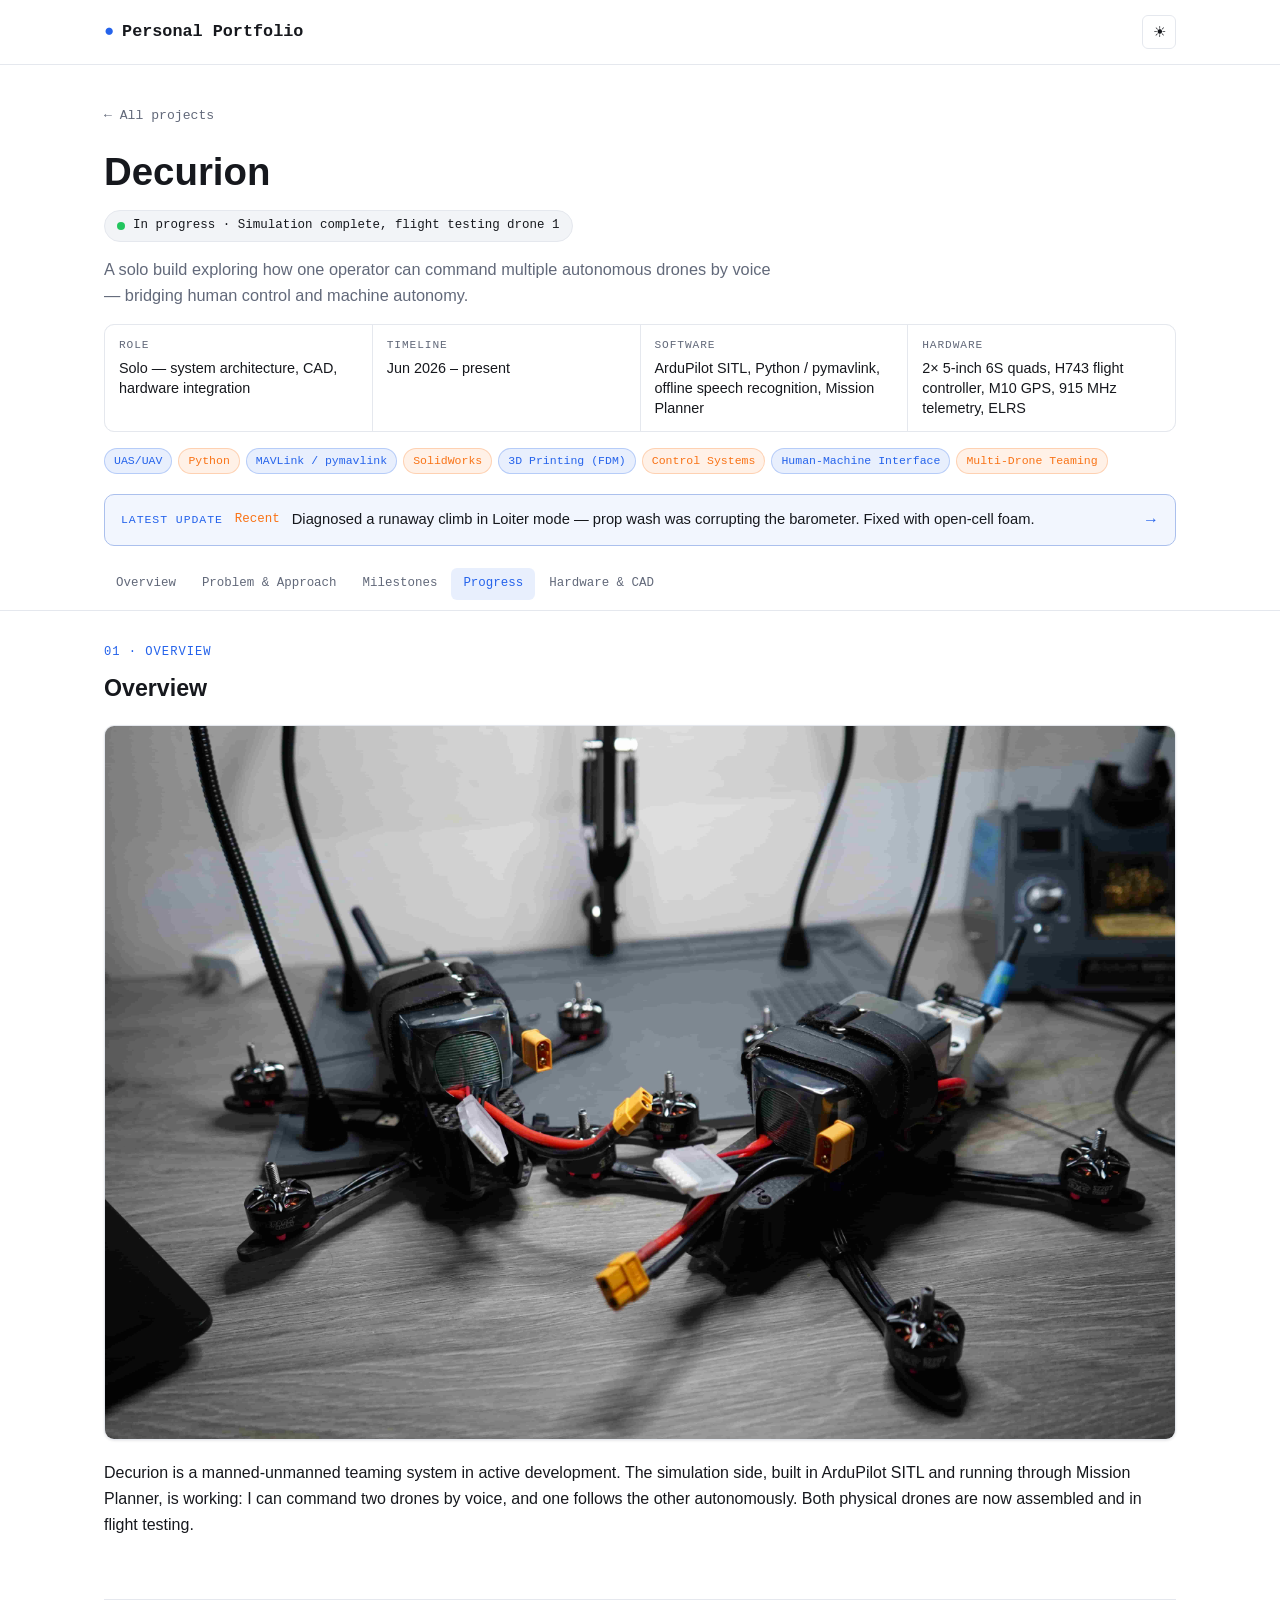
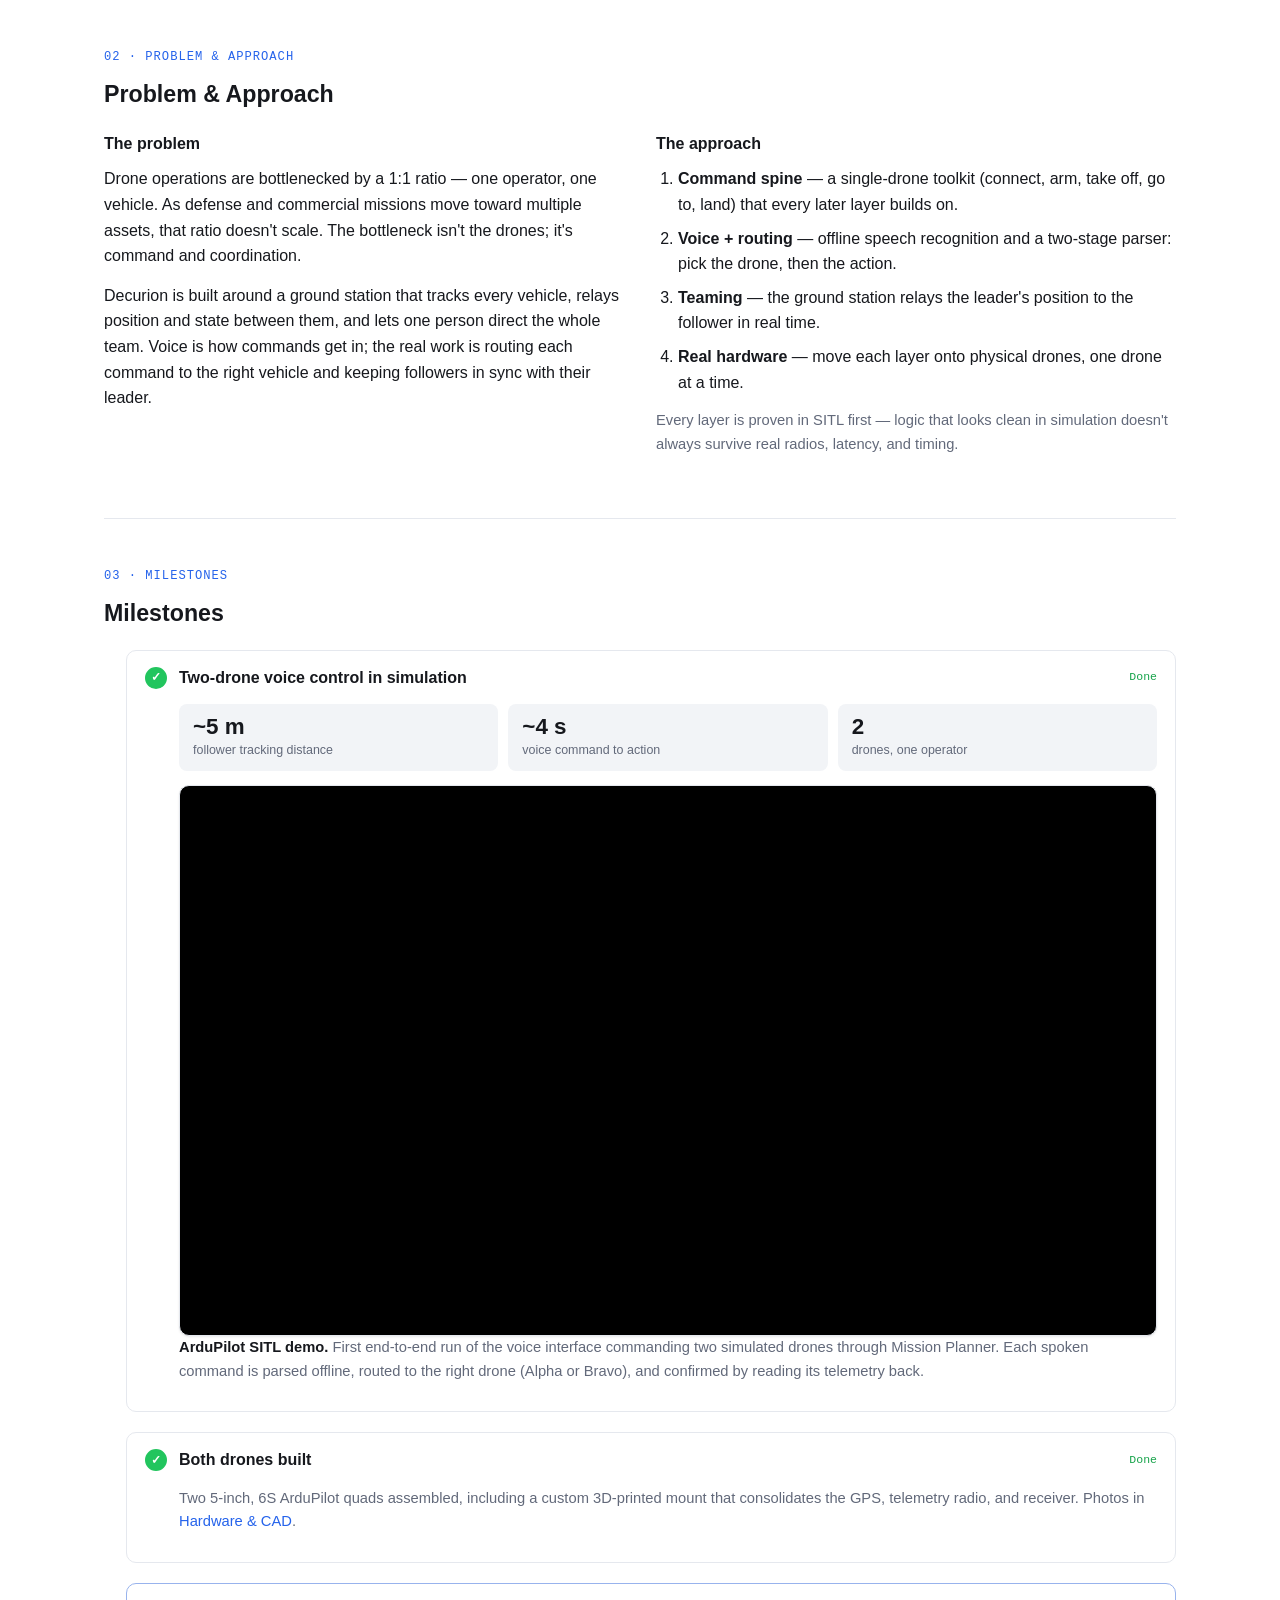
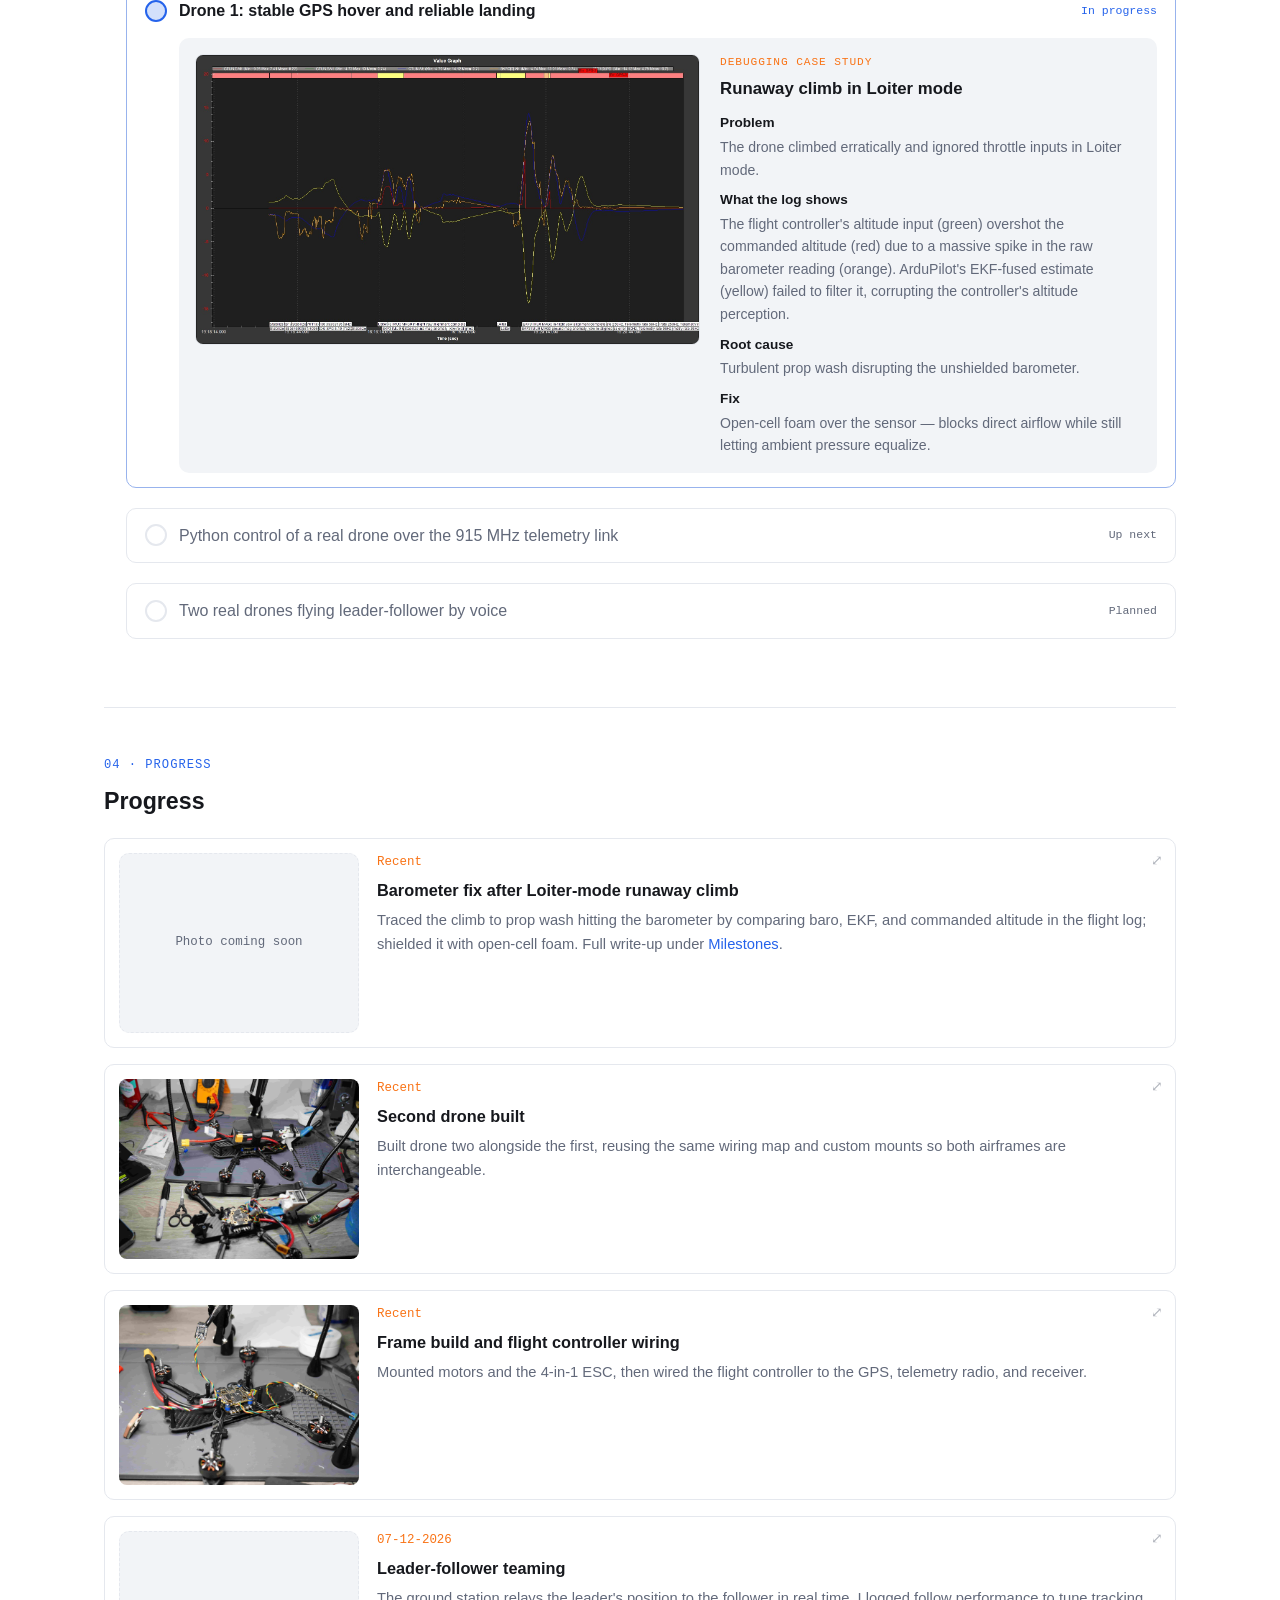
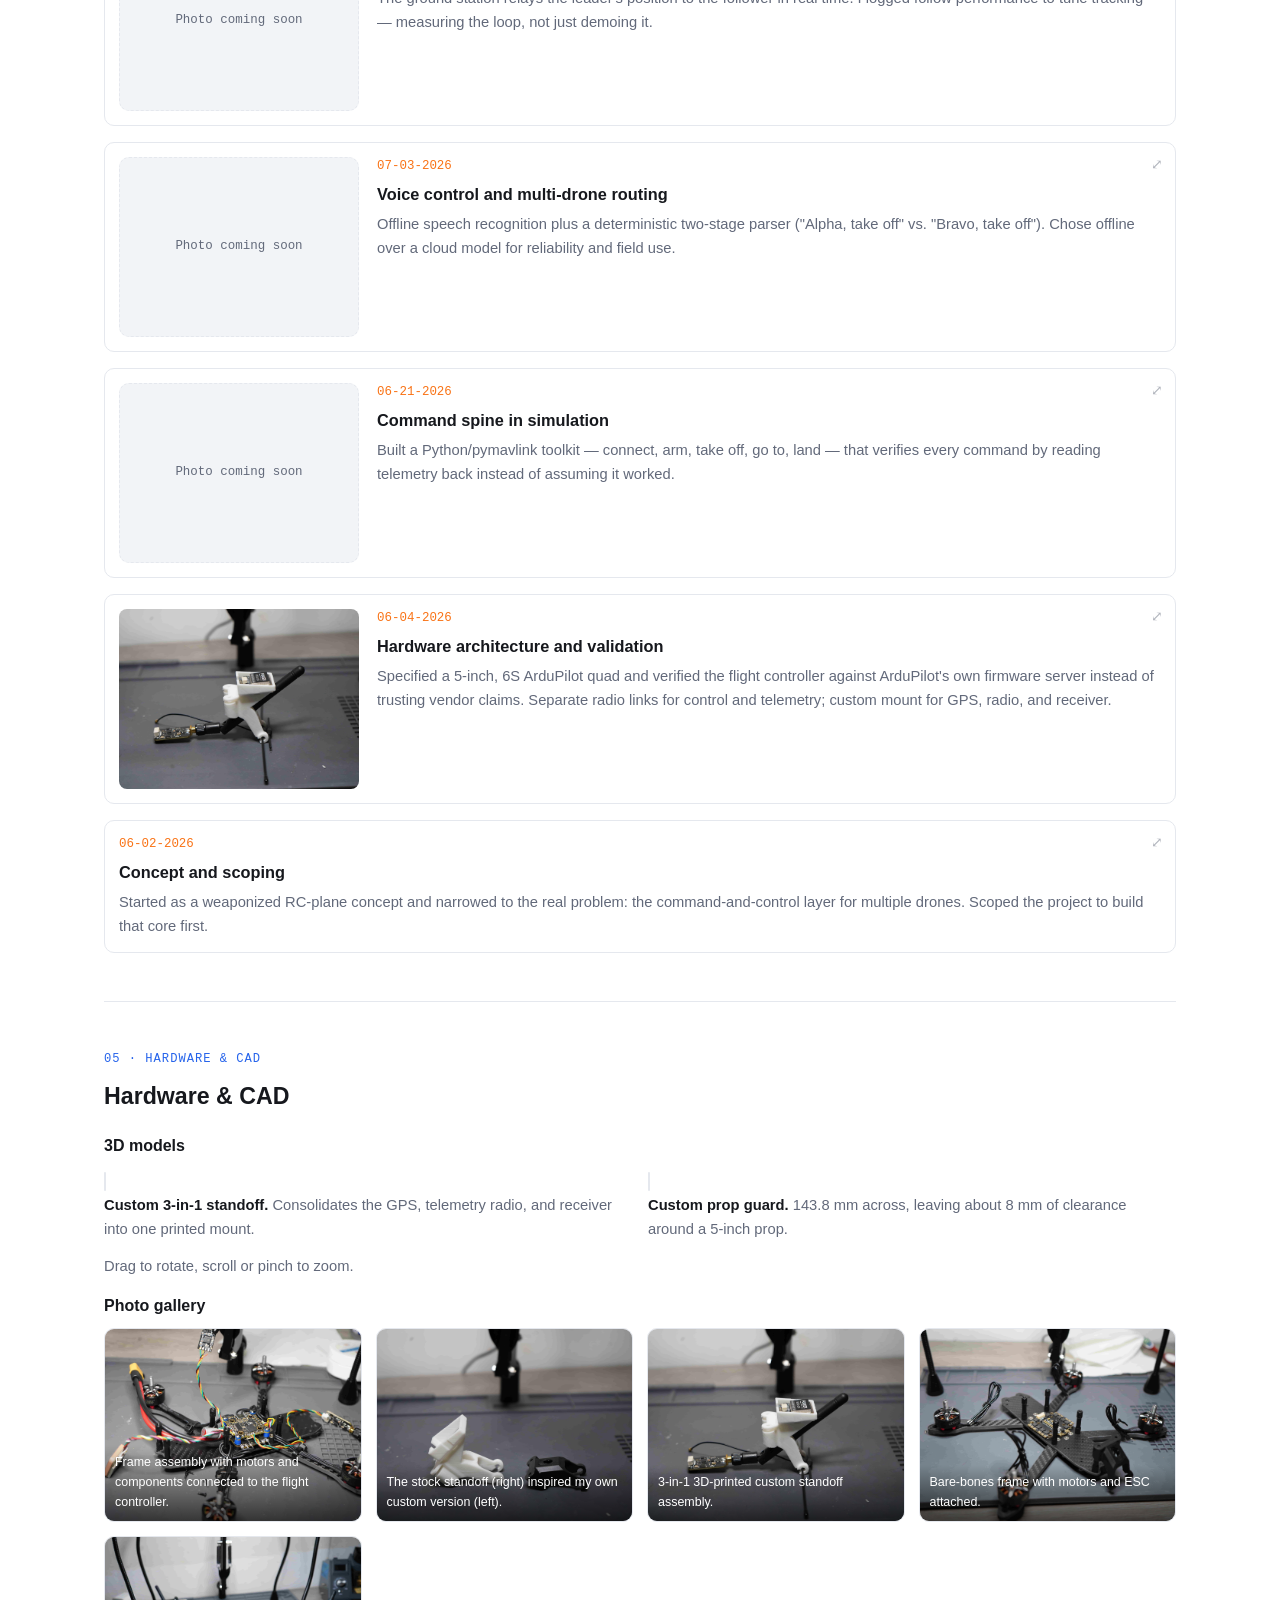
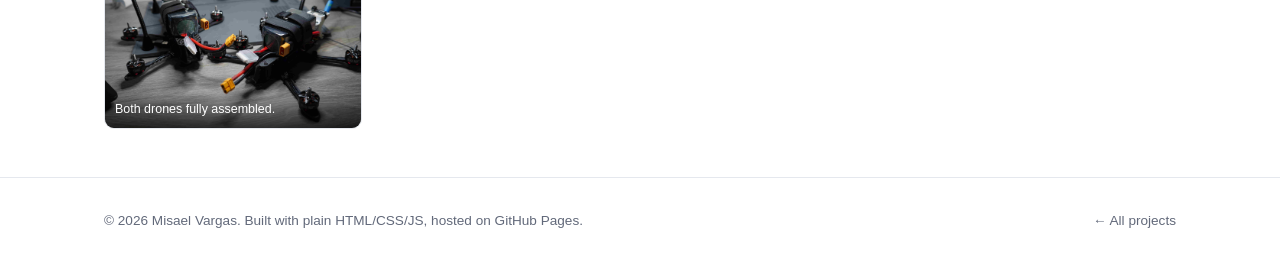
==== commit 6b131749: "Show interactive 3D models on Decurion page" ====
--- a/projects/quadcopter-frame.html
+++ b/projects/quadcopter-frame.html
@@ -20,8 +20,8 @@
   })();
 </script>
 <link rel="stylesheet" href="../css/style.css">
-<!-- 3D viewer: uncomment once you have a .glb in assets/models/ (see Hardware & CAD section) -->
-<!-- <script type="module" src="https://unpkg.com/@google/model-viewer@3.5.0/dist/model-viewer.min.js"></script> -->
+<!-- 3D viewer for the .glb models in assets/models/ (see Hardware & CAD section) -->
+<script type="module" src="https://unpkg.com/@google/model-viewer@3.5.0/dist/model-viewer.min.js"></script>
 </head>
 <body>
 
@@ -332,14 +332,18 @@
            Optional: add a STEP download link in the download-list below. -->
     <div class="cad-grid">
       <div class="cad-item">
-        <!-- TODO: 3D model — custom 3-in-1 standoff (.glb) --><div class="media-placeholder tall">3D model coming soon</div>
+        <model-viewer src="../assets/models/standoff-3in1.glb" alt="Custom 3-in-1 standoff, interactive 3D model"
+          camera-controls auto-rotate shadow-intensity="1" exposure="1.1" camera-orbit="30deg 65deg auto" loading="lazy"></model-viewer>
         <p class="poc-desc"><strong>Custom 3-in-1 standoff.</strong> Consolidates the GPS, telemetry radio, and receiver into one printed mount.</p>
       </div>
       <div class="cad-item">
-        <!-- TODO: 3D model — full drone assembly (.glb) --><div class="media-placeholder tall">3D model coming soon</div>
-        <p class="poc-desc"><strong>Full drone assembly.</strong> Complete SolidWorks model of the airframe and electronics layout.</p>
-      </div>
-    </div>
+        <model-viewer src="../assets/models/propguard.glb" alt="Custom prop guard, interactive 3D model"
+          camera-controls auto-rotate shadow-intensity="1" exposure="1.1" camera-orbit="30deg 65deg auto" loading="lazy"></model-viewer>
+        <p class="poc-desc"><strong>Custom prop guard.</strong> 143.8 mm across, leaving about 8 mm of clearance around a 5-inch prop.</p>
+      </div>
+    </div>
+    <p class="muted">Drag to rotate, scroll or pinch to zoom.</p>
+    <!-- TODO: add a full drone assembly model as another .cad-item once it's exported -->
     <!--
     <div class="download-list">
       <a href="../assets/models/standoff.STEP" download>&#8595; standoff.STEP</a>
--- a/css/style.css
+++ b/css/style.css
@@ -505,3 +505,253 @@
 @media (max-width: 760px) {
   .project-section { scroll-margin-top: 168px; }
 }
+
+/* ==========================================================================
+   PROJECT PAGE v2 — header facts, milestones, progress cards, case study, CAD
+   ========================================================================== */
+
+/* status badge under the project title */
+.status-badge {
+  display: inline-flex;
+  align-items: center;
+  gap: 8px;
+  font-family: var(--mono);
+  font-size: 0.78rem;
+  color: var(--text);
+  background: var(--surface-2);
+  border: 1px solid var(--border);
+  padding: 5px 12px;
+  border-radius: 999px;
+  margin-bottom: 14px;
+}
+.status-badge .pulse {
+  width: 8px; height: 8px; border-radius: 50%;
+  background: #22c55e;
+  box-shadow: 0 0 0 0 rgba(34,197,94,.6);
+  animation: pulse 2s infinite;
+}
+@keyframes pulse {
+  0% { box-shadow: 0 0 0 0 rgba(34,197,94,.5); }
+  70% { box-shadow: 0 0 0 8px rgba(34,197,94,0); }
+  100% { box-shadow: 0 0 0 0 rgba(34,197,94,0); }
+}
+@media (prefers-reduced-motion: reduce) { .status-badge .pulse { animation: none; } }
+
+/* key facts strip */
+.facts {
+  display: grid;
+  grid-template-columns: repeat(auto-fit, minmax(220px, 1fr));
+  gap: 1px;
+  background: var(--border);
+  border: 1px solid var(--border);
+  border-radius: var(--radius);
+  overflow: hidden;
+  margin: 4px 0 16px;
+}
+.fact { background: var(--surface); padding: 12px 14px; display: flex; flex-direction: column; gap: 3px; }
+.fact-label { font-family: var(--mono); font-size: 0.7rem; text-transform: uppercase; letter-spacing: .08em; color: var(--text-dim); }
+.fact-value { font-size: 0.9rem; line-height: 1.4; }
+
+/* latest update callout */
+.latest-update {
+  display: grid;
+  grid-template-columns: auto auto 1fr auto;
+  align-items: center;
+  gap: 12px;
+  margin: 20px 0 8px;
+  padding: 12px 16px;
+  border: 1px solid color-mix(in srgb, var(--accent) 30%, var(--border));
+  background: color-mix(in srgb, var(--accent) 6%, var(--surface));
+  border-radius: var(--radius);
+  color: var(--text);
+}
+.latest-update:hover { text-decoration: none; border-color: var(--accent); }
+.latest-label { font-family: var(--mono); font-size: 0.72rem; text-transform: uppercase; letter-spacing: .08em; color: var(--accent); white-space: nowrap; }
+.latest-date { font-family: var(--mono); font-size: 0.78rem; color: var(--accent-2); white-space: nowrap; }
+.latest-text { font-size: 0.92rem; }
+.latest-arrow { color: var(--accent); }
+@media (max-width: 640px) {
+  .latest-update { grid-template-columns: 1fr auto; }
+  .latest-text { grid-column: 1 / -1; }
+  .latest-arrow { display: none; }
+}
+
+/* generic helpers */
+.two-col { display: grid; grid-template-columns: 1fr 1fr; gap: 32px; }
+@media (max-width: 760px) { .two-col { grid-template-columns: 1fr; gap: 8px; } }
+.mini-head { font-size: 1rem; margin: 0 0 10px; }
+.project-section .cad-grid + .mini-head { margin-top: 32px; }
+.muted { color: var(--text-dim); font-size: 0.92rem; }
+.steps li { margin-bottom: 8px; }
+
+/* placeholder slots for photos / models you haven't added yet */
+.media-placeholder {
+  width: 100%;
+  height: 100%;
+  min-height: 160px;
+  display: flex;
+  align-items: center;
+  justify-content: center;
+  text-align: center;
+  padding: 16px;
+  border: 1.5px dashed var(--border);
+  border-radius: var(--radius);
+  background: var(--surface-2);
+  color: var(--text-dim);
+  font-family: var(--mono);
+  font-size: 0.78rem;
+}
+.media-placeholder.tall { min-height: 300px; height: auto; }
+.todo-inline { color: var(--accent-2); font-style: italic; }
+
+/* milestones checklist */
+.milestones { list-style: none; padding: 0; margin: 8px 0 0; display: flex; flex-direction: column; gap: 14px; }
+.milestone {
+  border: 1px solid var(--border);
+  border-radius: var(--radius);
+  background: var(--surface);
+  padding: 14px 18px;
+}
+.ms-head { display: flex; align-items: center; gap: 12px; }
+.ms-head h3 { margin: 0; font-size: 1rem; flex: 1; }
+.ms-icon {
+  flex: none;
+  width: 22px; height: 22px; border-radius: 50%;
+  border: 2px solid var(--border);
+  display: flex; align-items: center; justify-content: center;
+  font-size: 0.75rem; font-weight: 700;
+}
+.ms-state { font-family: var(--mono); font-size: 0.72rem; color: var(--text-dim); white-space: nowrap; }
+.ms-body { margin-top: 14px; padding-left: 34px; }
+.milestone.done .ms-icon { background: #22c55e; border-color: #22c55e; color: #fff; }
+.milestone.done .ms-icon::after { content: "\2713"; }
+.milestone.done .ms-state { color: #16a34a; }
+.milestone.active { border-color: color-mix(in srgb, var(--accent) 40%, var(--border)); }
+.milestone.active .ms-icon { border-color: var(--accent); background: color-mix(in srgb, var(--accent) 20%, transparent); }
+.milestone.active .ms-state { color: var(--accent); }
+.milestone.todo { background: transparent; }
+.milestone.todo h3 { color: var(--text-dim); font-weight: 500; }
+@media (max-width: 640px) { .ms-body { padding-left: 0; } }
+
+/* metric tiles */
+.metrics { display: grid; grid-template-columns: repeat(auto-fit, minmax(150px, 1fr)); gap: 10px; margin-bottom: 14px; }
+.metric { background: var(--surface-2); border-radius: 8px; padding: 10px 14px; display: flex; flex-direction: column; }
+.metric-value { font-size: 1.4rem; font-weight: 700; line-height: 1.2; }
+.metric-label { font-size: 0.78rem; color: var(--text-dim); }
+
+/* debugging case study card */
+.case-study {
+  display: grid;
+  grid-template-columns: 1.2fr 1fr;
+  gap: 20px;
+  background: var(--surface-2);
+  border-radius: var(--radius);
+  padding: 16px;
+}
+.case-media img { width: 100%; border-radius: 8px; border: 1px solid var(--border); }
+.case-kicker { font-family: var(--mono); font-size: 0.7rem; text-transform: uppercase; letter-spacing: .08em; color: var(--accent-2); }
+.case-text h4 { margin: 4px 0 10px; font-size: 1.05rem; }
+.case-text dl { margin: 0; }
+.case-text dt { font-weight: 600; font-size: 0.85rem; margin-top: 8px; }
+.case-text dd { margin: 2px 0 0; color: var(--text-dim); font-size: 0.88rem; }
+@media (max-width: 760px) { .case-study { grid-template-columns: 1fr; } }
+
+/* progress cards (visual engineering log) */
+.progress-list { display: flex; flex-direction: column; gap: 16px; }
+.progress-card {
+  display: grid;
+  grid-template-columns: 240px 1fr;
+  gap: 18px;
+  align-items: start;
+  border: 1px solid var(--border);
+  border-radius: var(--radius);
+  background: var(--surface);
+  padding: 14px;
+}
+.progress-card.no-media { grid-template-columns: 1fr; }
+.progress-media { aspect-ratio: 4 / 3; border-radius: 8px; overflow: hidden; }
+.progress-media img { width: 100%; height: 100%; object-fit: cover; }
+.progress-media .media-placeholder { min-height: 0; }
+.progress-text h4 { margin: 2px 0 6px; font-size: 1.02rem; }
+.progress-text p { margin: 0; color: var(--text-dim); font-size: 0.92rem; }
+@media (max-width: 640px) { .progress-card { grid-template-columns: 1fr; } }
+
+/* CAD / 3D model grid */
+.cad-grid { display: grid; grid-template-columns: repeat(auto-fit, minmax(280px, 1fr)); gap: 16px; }
+.cad-item model-viewer { height: 300px; margin: 0; }
+
+/* ---------- Progress cards: click to enlarge ---------- */
+.progress-card.expandable { cursor: pointer; position: relative; transition: border-color .15s ease, box-shadow .15s ease, transform .15s ease; }
+.progress-card.expandable:hover,
+.progress-card.expandable:focus-visible {
+  border-color: var(--accent-dim);
+  box-shadow: 0 6px 18px color-mix(in srgb, var(--accent) 12%, transparent);
+  outline: none;
+}
+.progress-card.expandable::after {
+  content: "\2922"; /* expand arrows */
+  position: absolute;
+  top: 10px; right: 12px;
+  font-size: 0.9rem;
+  color: var(--text-dim);
+  opacity: .5;
+  transition: opacity .15s ease, color .15s ease;
+}
+.progress-card.expandable:hover::after,
+.progress-card.expandable:focus-visible::after { opacity: 1; color: var(--accent); }
+.progress-card.expandable:hover .progress-media img { transform: scale(1.04); }
+.progress-media img { transition: transform .2s ease; }
+
+.progress-modal {
+  position: fixed;
+  inset: 0;
+  z-index: 210;
+  background: rgba(6,8,12,0.85);
+  display: none;
+  align-items: center;
+  justify-content: center;
+  padding: 24px;
+}
+.progress-modal.open { display: flex; }
+.pm-panel {
+  position: relative;
+  width: min(1000px, 100%);
+  max-height: calc(100vh - 48px);
+  overflow: auto;
+  background: var(--surface);
+  color: var(--text);
+  border: 1px solid var(--border);
+  border-radius: 14px;
+  display: grid;
+  grid-template-columns: 1.4fr 1fr;
+  box-shadow: 0 20px 60px rgba(0,0,0,.4);
+}
+.progress-modal.no-media .pm-panel { grid-template-columns: 1fr; width: min(640px, 100%); }
+.progress-modal.no-media .pm-media { display: none; }
+.pm-media { background: #000; display: flex; align-items: center; justify-content: center; min-height: 320px; }
+.pm-media img { width: 100%; height: 100%; max-height: calc(100vh - 48px); object-fit: contain; }
+.pm-body { padding: 28px 26px 22px; display: flex; flex-direction: column; }
+.pm-title { margin: 4px 0 12px; font-size: 1.3rem; padding-right: 28px; }
+.pm-text { color: var(--text-dim); font-size: 1rem; line-height: 1.65; flex: 1; }
+.pm-nav { display: flex; align-items: center; justify-content: space-between; gap: 10px; margin-top: 24px; padding-top: 14px; border-top: 1px solid var(--border); }
+.pm-nav button {
+  font-family: var(--mono); font-size: 0.78rem;
+  background: var(--surface-2); color: var(--text);
+  border: 1px solid var(--border); border-radius: 6px;
+  padding: 6px 12px; cursor: pointer;
+}
+.pm-nav button:hover { border-color: var(--accent-dim); color: var(--accent); }
+.pm-count { font-family: var(--mono); font-size: 0.75rem; color: var(--text-dim); }
+.pm-close {
+  position: absolute; top: 10px; right: 12px; z-index: 2;
+  width: 34px; height: 34px; border-radius: 50%;
+  border: 1px solid var(--border); background: var(--surface);
+  color: var(--text); font-size: 1.3rem; line-height: 1; cursor: pointer;
+}
+.pm-close:hover { color: var(--accent); border-color: var(--accent-dim); }
+@media (max-width: 760px) {
+  .progress-modal { padding: 12px; align-items: flex-start; }
+  .pm-panel { grid-template-columns: 1fr; max-height: calc(100vh - 24px); }
+  .pm-media { min-height: 0; }
+  .pm-media img { max-height: 55vh; }
+}
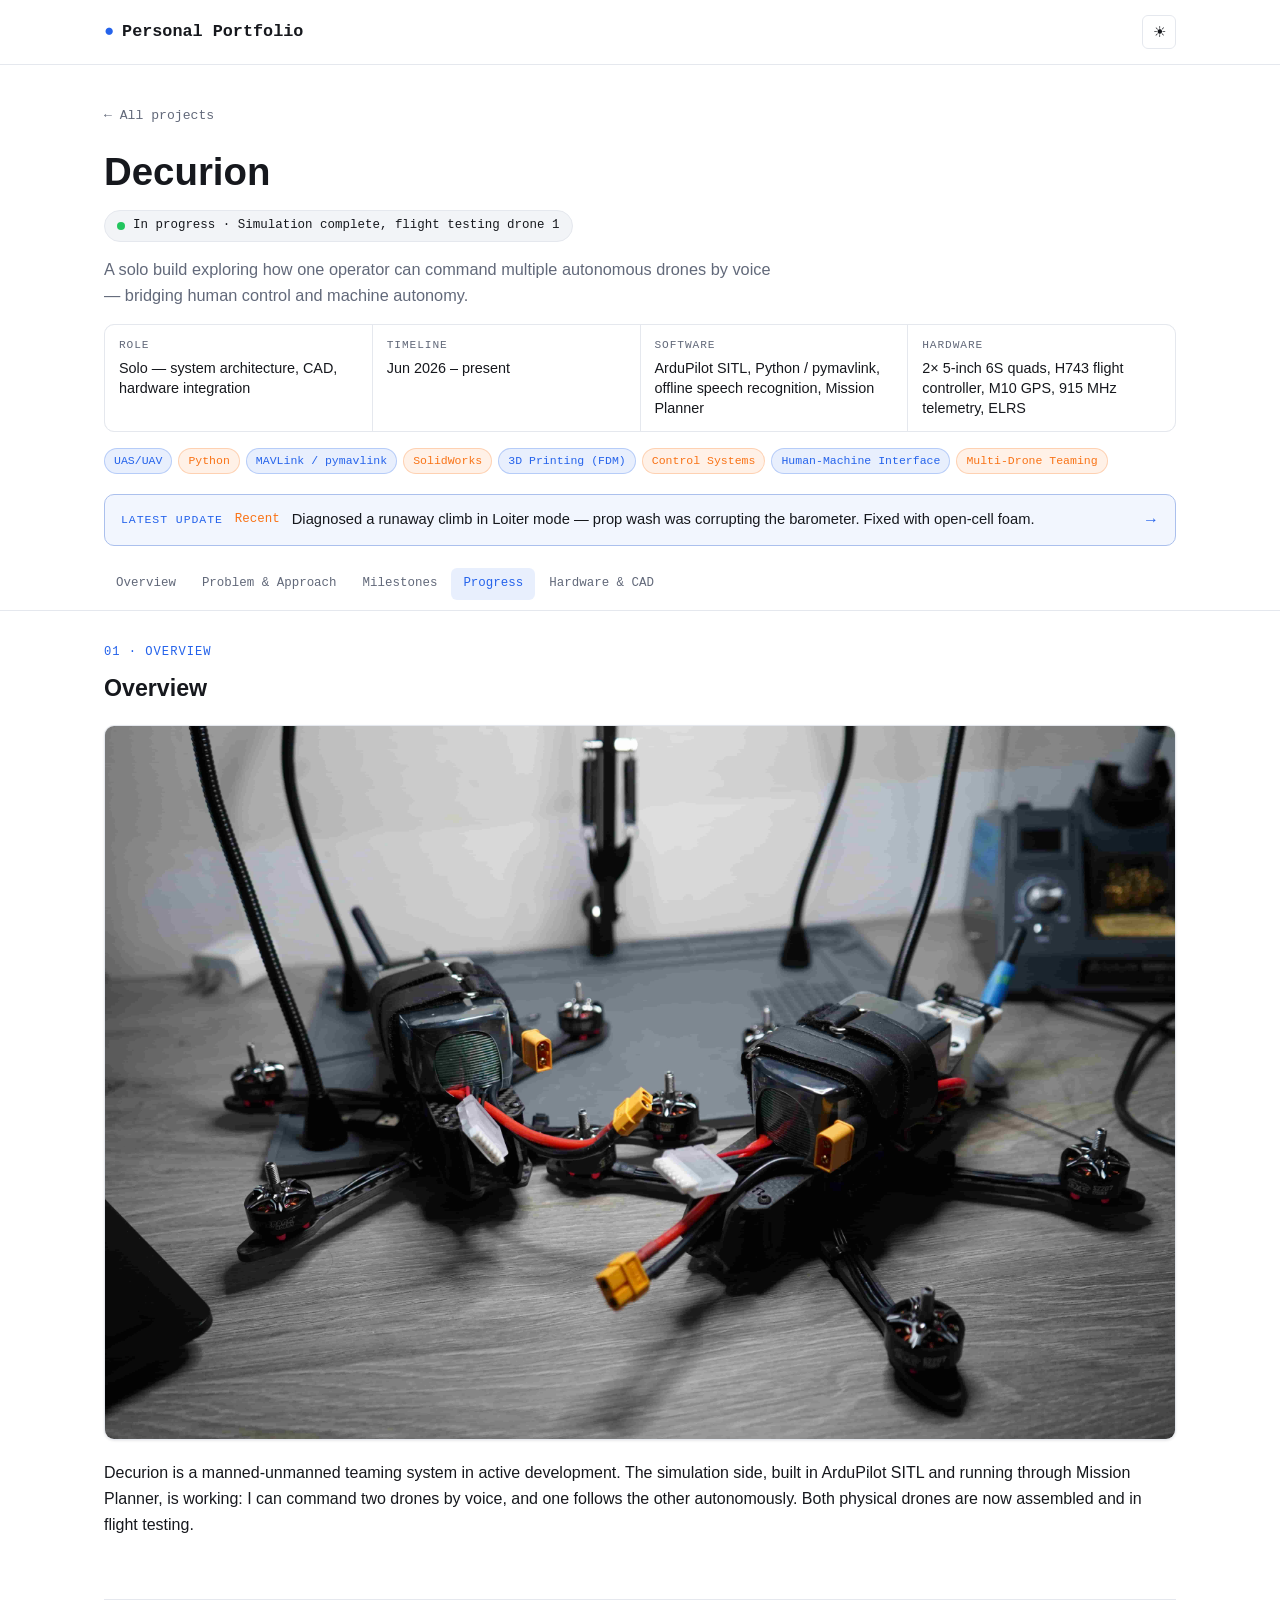
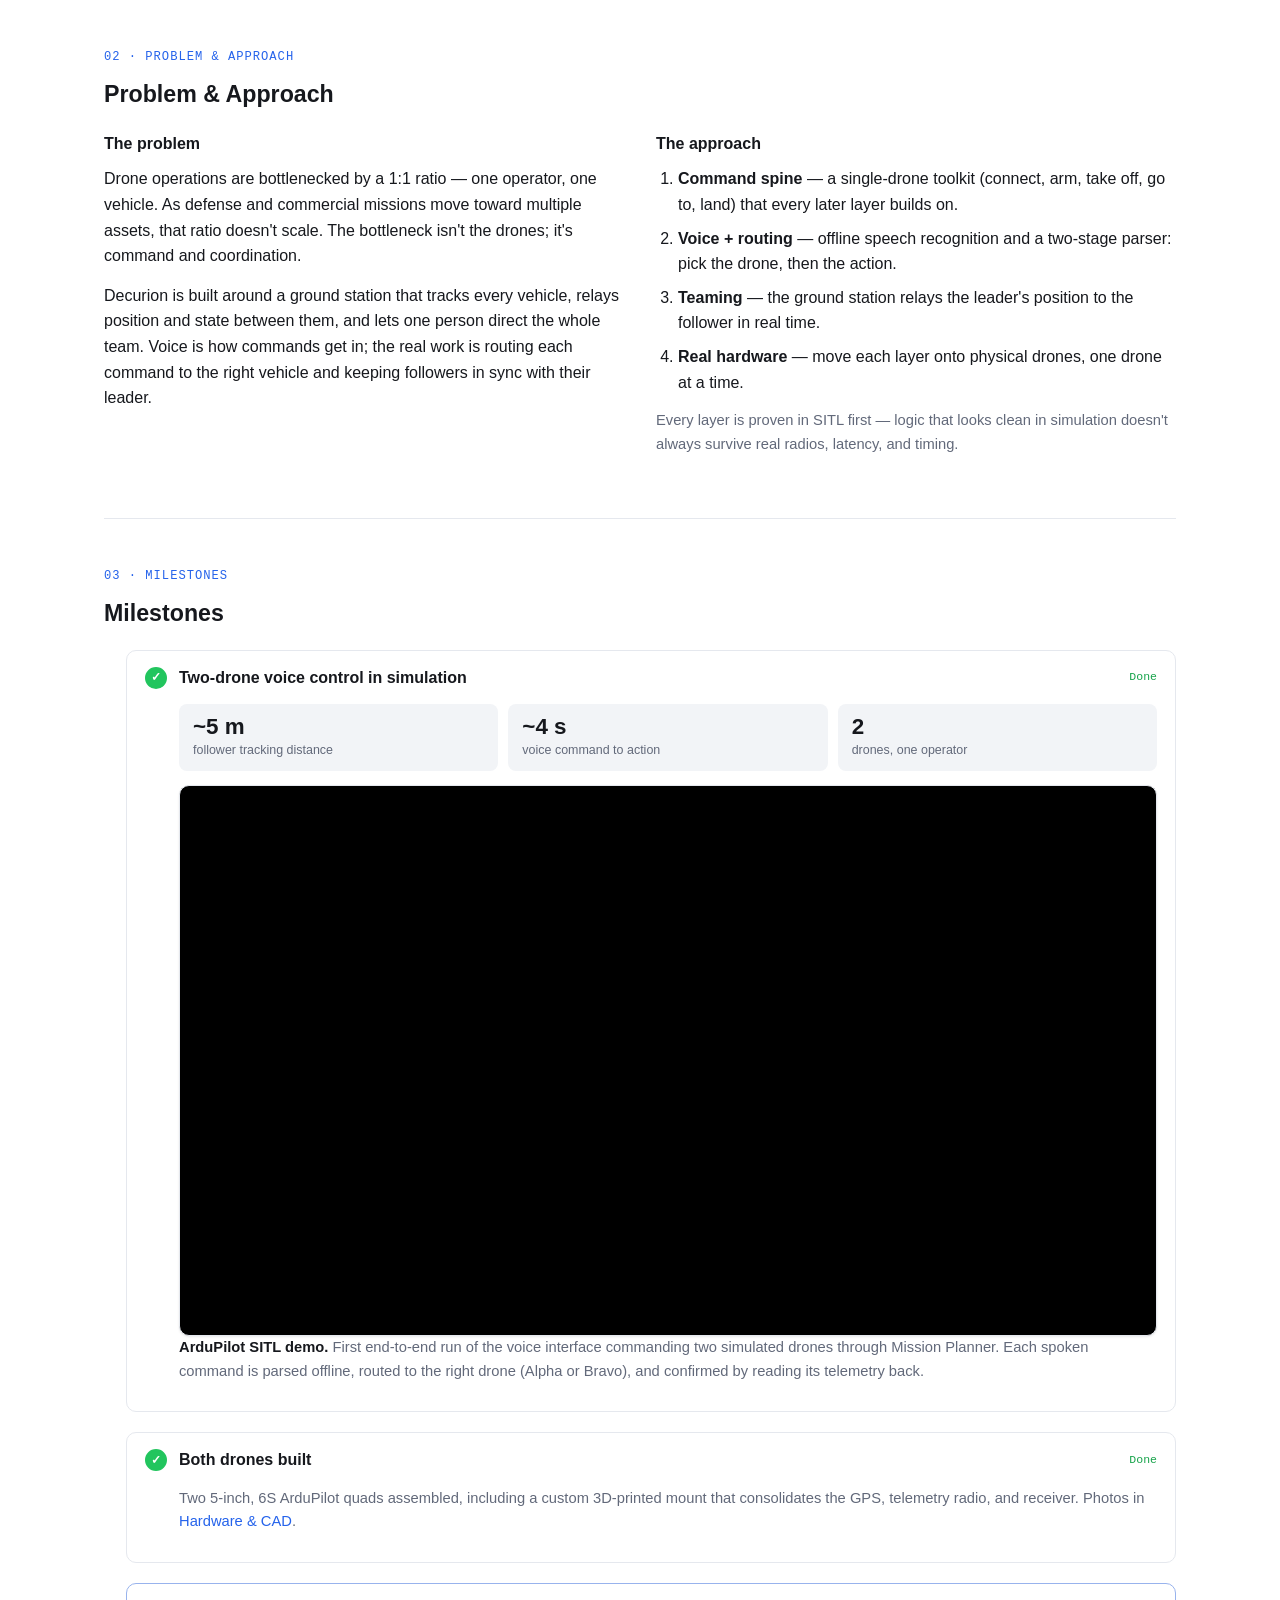
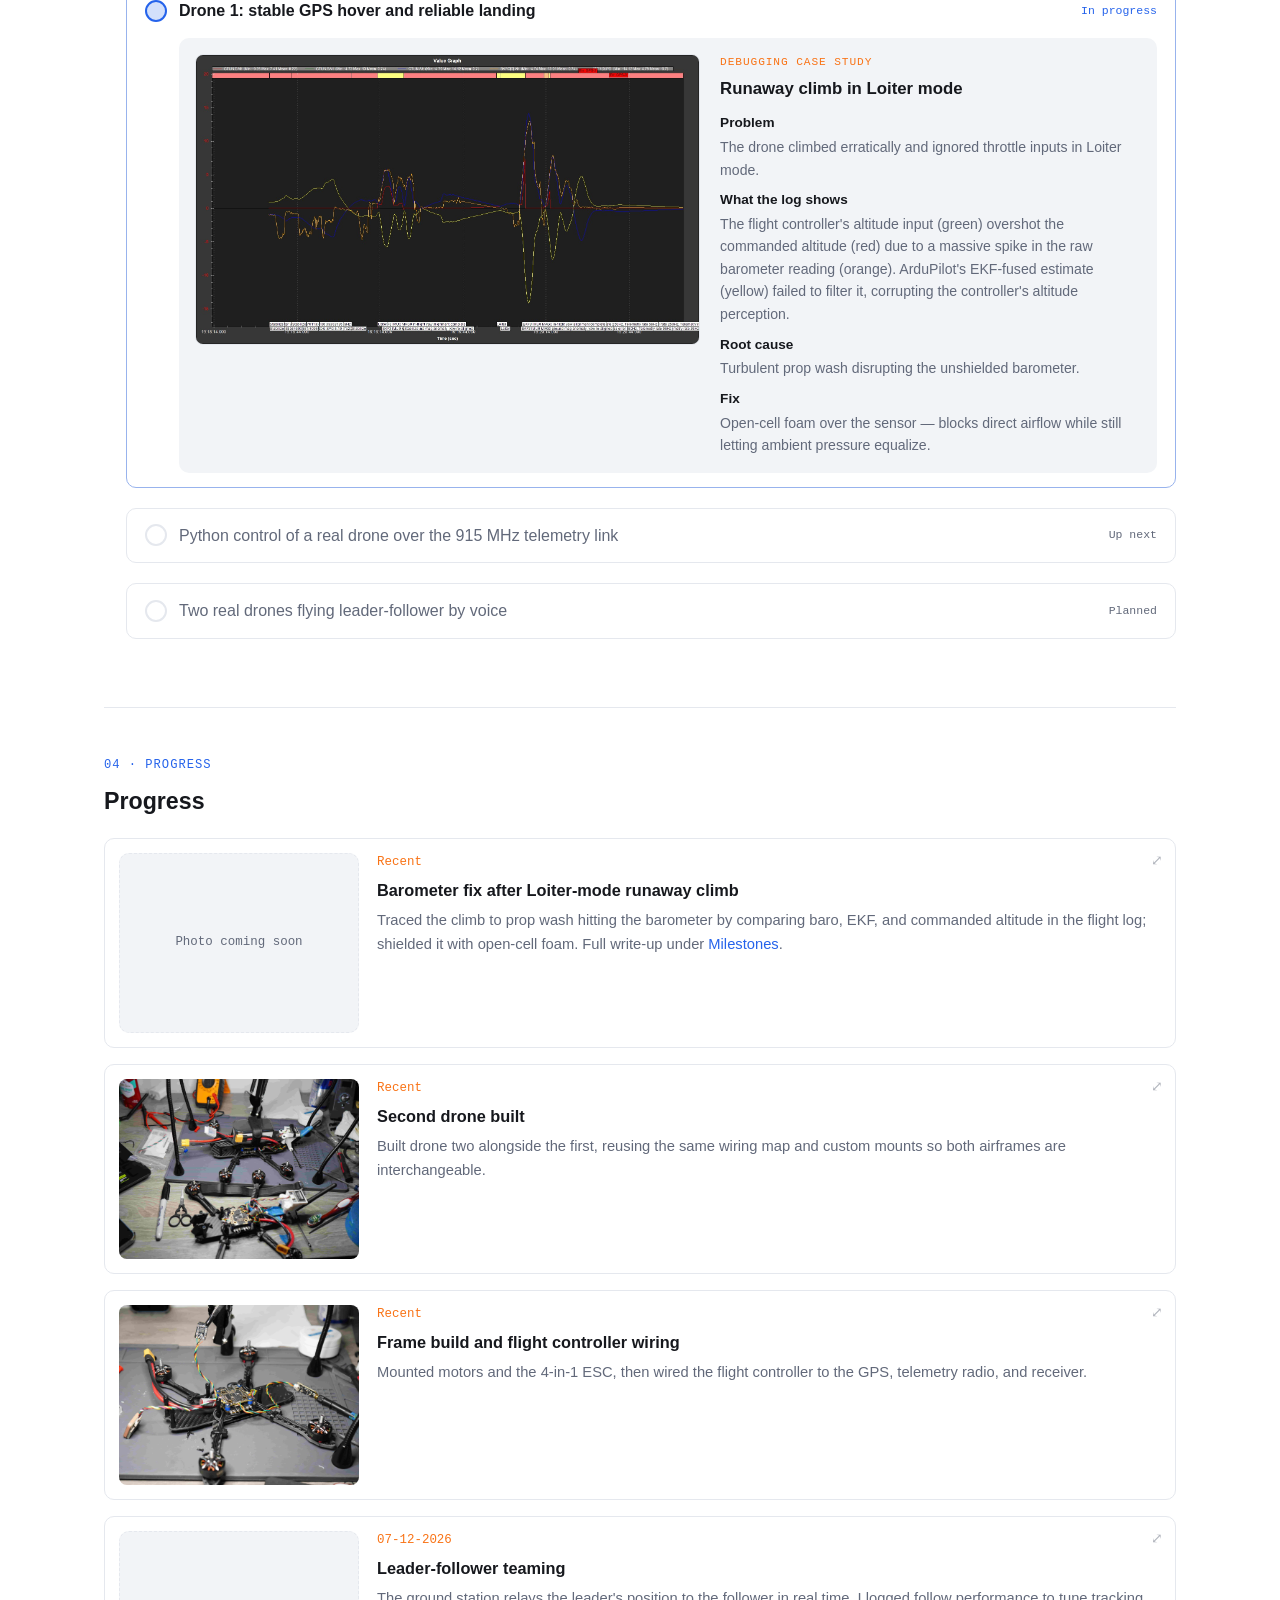
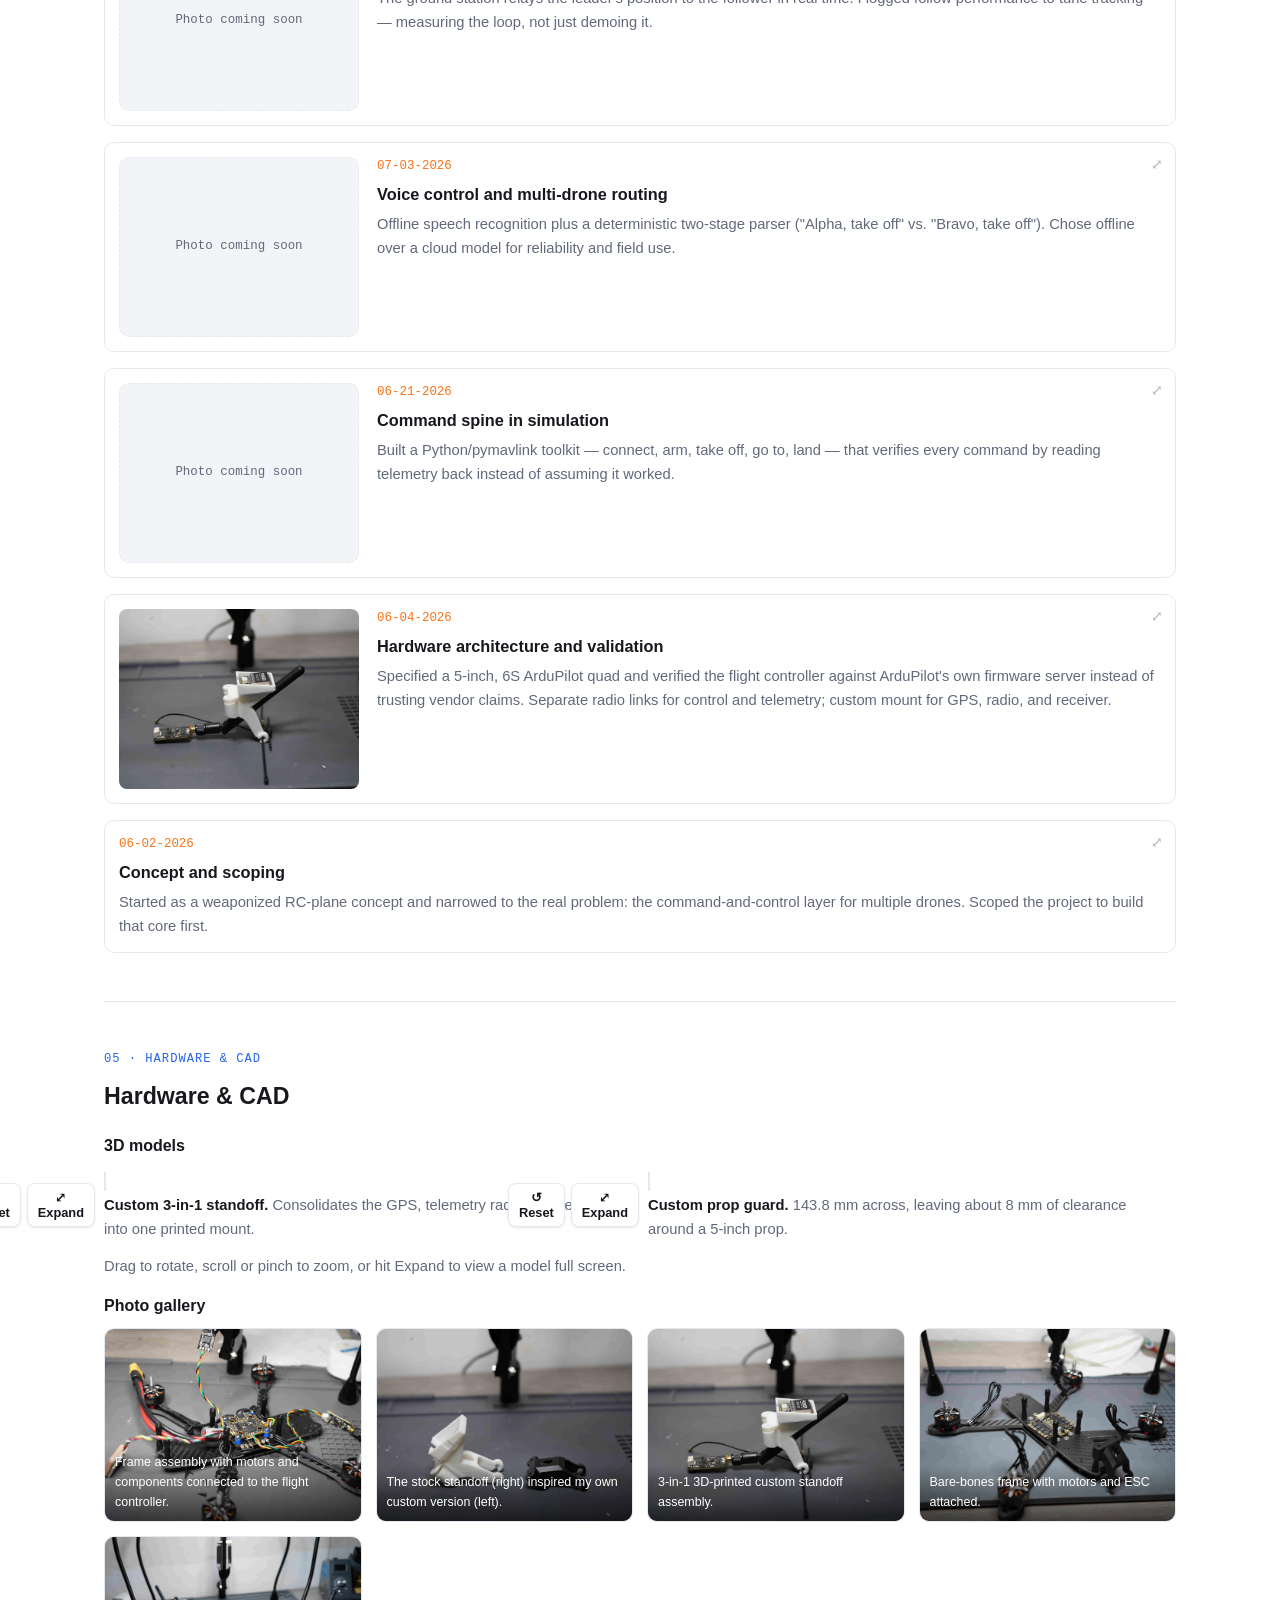
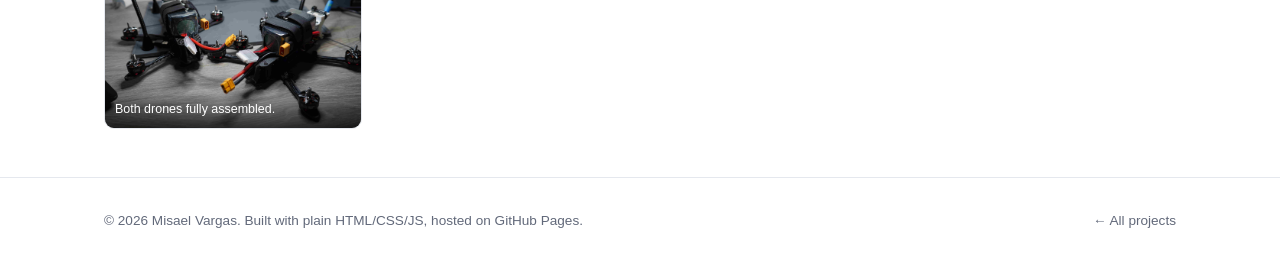
==== commit 46252f4e: "Frame whole 3D models in view" ====
--- a/projects/quadcopter-frame.html
+++ b/projects/quadcopter-frame.html
@@ -333,16 +333,16 @@
     <div class="cad-grid">
       <div class="cad-item">
         <model-viewer src="../assets/models/standoff-3in1.glb" alt="Custom 3-in-1 standoff, interactive 3D model"
-          camera-controls auto-rotate shadow-intensity="1" exposure="1.1" camera-orbit="30deg 65deg auto" loading="lazy"></model-viewer>
+          camera-controls auto-rotate shadow-intensity="1" exposure="1.1" camera-orbit="30deg 65deg 115%" loading="lazy"></model-viewer>
         <p class="poc-desc"><strong>Custom 3-in-1 standoff.</strong> Consolidates the GPS, telemetry radio, and receiver into one printed mount.</p>
       </div>
       <div class="cad-item">
         <model-viewer src="../assets/models/propguard.glb" alt="Custom prop guard, interactive 3D model"
-          camera-controls auto-rotate shadow-intensity="1" exposure="1.1" camera-orbit="30deg 65deg auto" loading="lazy"></model-viewer>
+          camera-controls auto-rotate shadow-intensity="1" exposure="1.1" camera-orbit="30deg 65deg 115%" loading="lazy"></model-viewer>
         <p class="poc-desc"><strong>Custom prop guard.</strong> 143.8 mm across, leaving about 8 mm of clearance around a 5-inch prop.</p>
       </div>
     </div>
-    <p class="muted">Drag to rotate, scroll or pinch to zoom.</p>
+    <p class="muted">Drag to rotate, scroll or pinch to zoom, or hit Expand to view a model full screen.</p>
     <!-- TODO: add a full drone assembly model as another .cad-item once it's exported -->
     <!--
     <div class="download-list">
--- a/css/style.css
+++ b/css/style.css
@@ -396,6 +396,34 @@
   margin: 16px 0;
 }
 
+/* 3D model controls (buttons are added by js/main.js) */
+model-viewer { position: relative; }
+.mv-controls { position: absolute; top: 10px; right: 10px; display: flex; gap: 6px; z-index: 2; }
+.mv-btn {
+  font: 600 0.8rem var(--sans);
+  padding: 6px 10px;
+  border-radius: 8px;
+  border: 1px solid var(--border);
+  background: var(--surface);
+  color: var(--text);
+  box-shadow: var(--shadow);
+  cursor: pointer;
+}
+.mv-btn:hover { border-color: var(--accent-dim); }
+model-viewer.mv-expanded,
+.cad-item model-viewer.mv-expanded {
+  position: fixed;
+  inset: 0;
+  width: 100vw;
+  height: 100vh;
+  height: 100dvh;
+  margin: 0;
+  border-radius: 0;
+  border: 0;
+  z-index: 1000;
+}
+body.mv-lock { overflow: hidden; }
+
 /* Engineering log — per-project timeline */
 .timeline {
   position: relative;
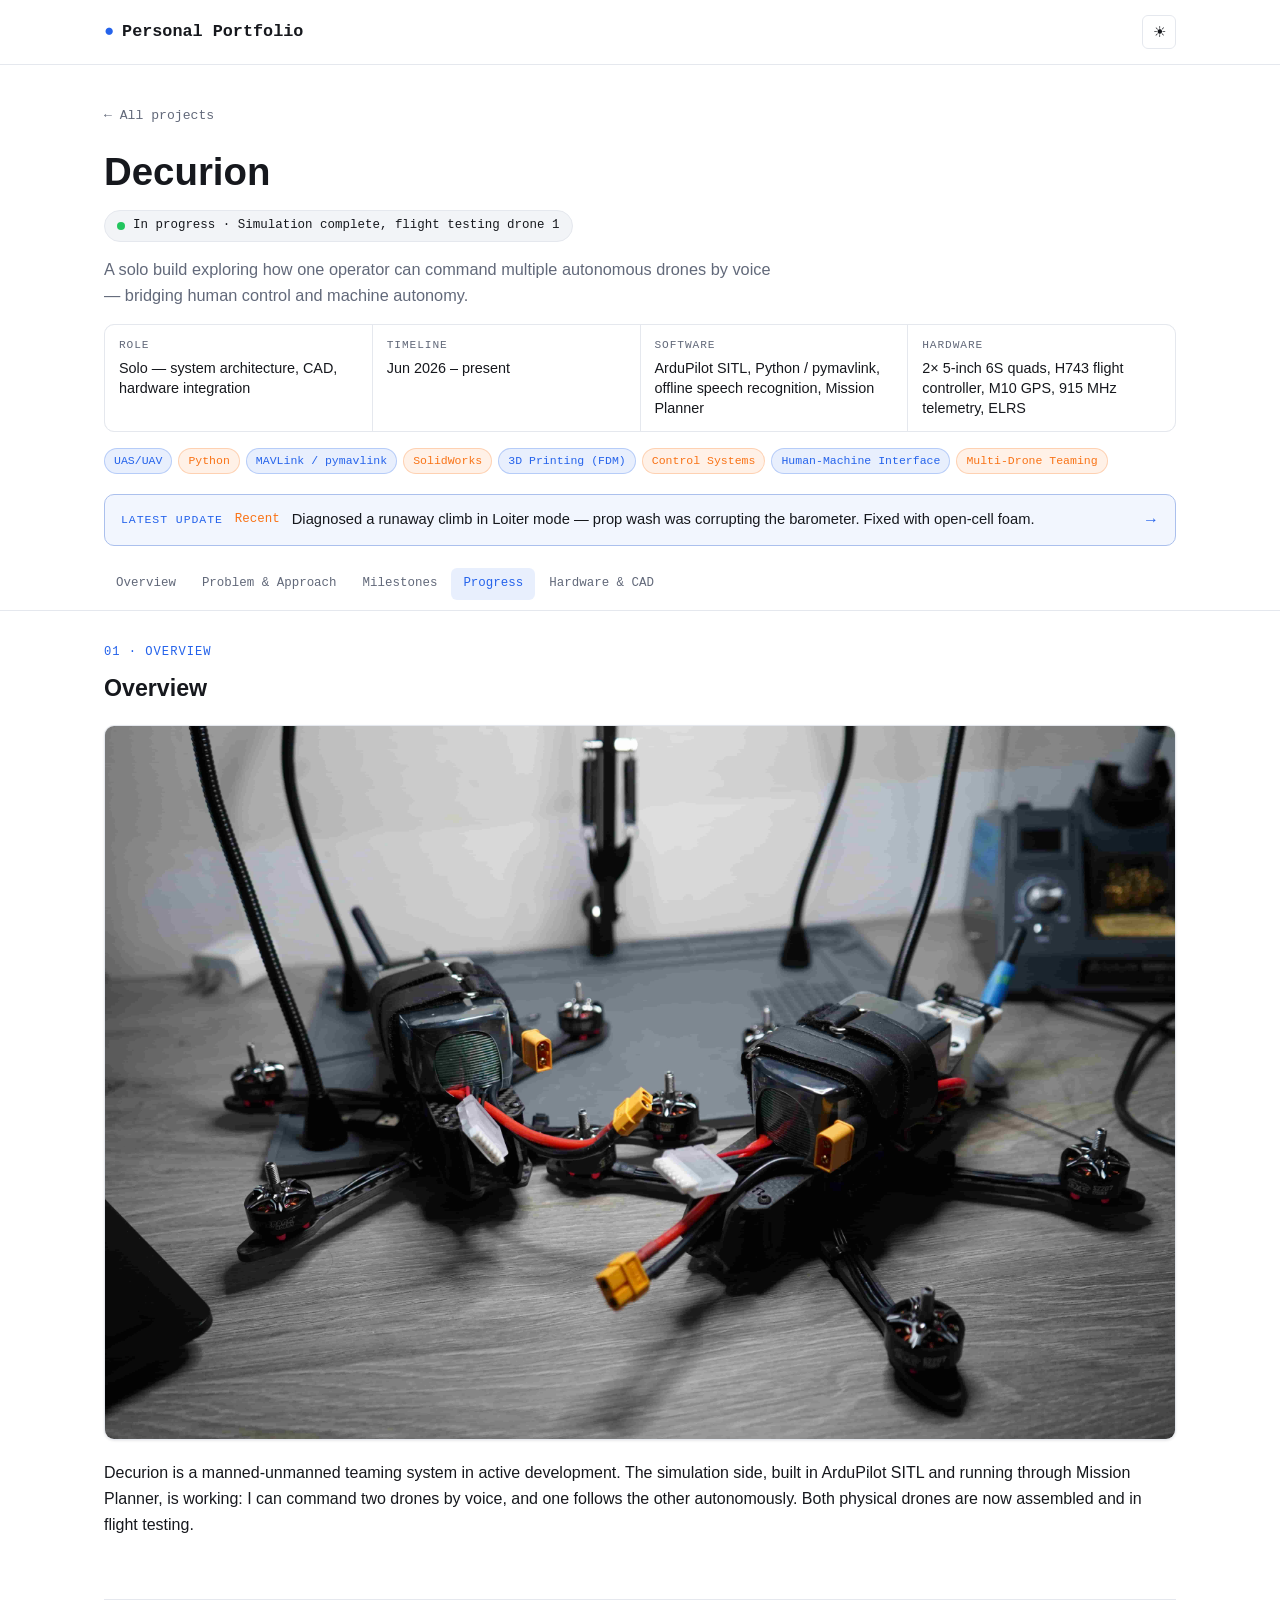
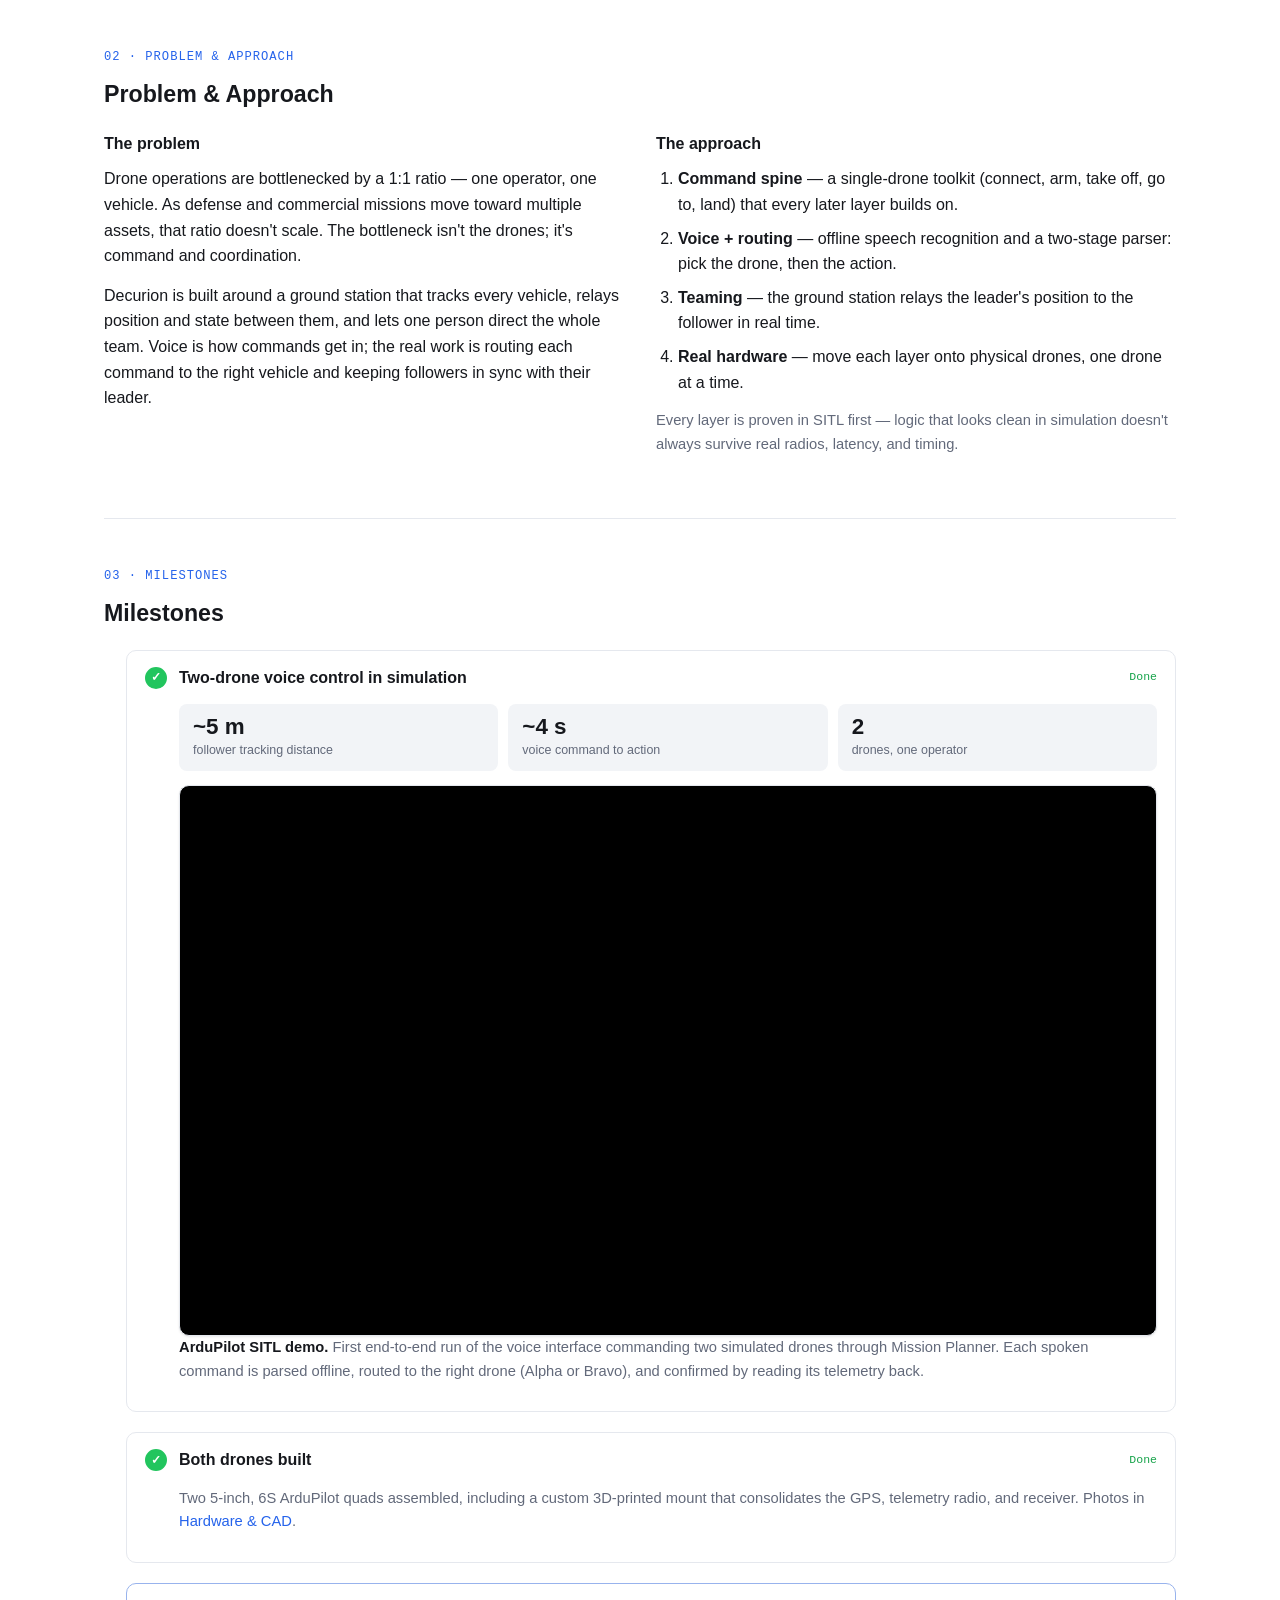
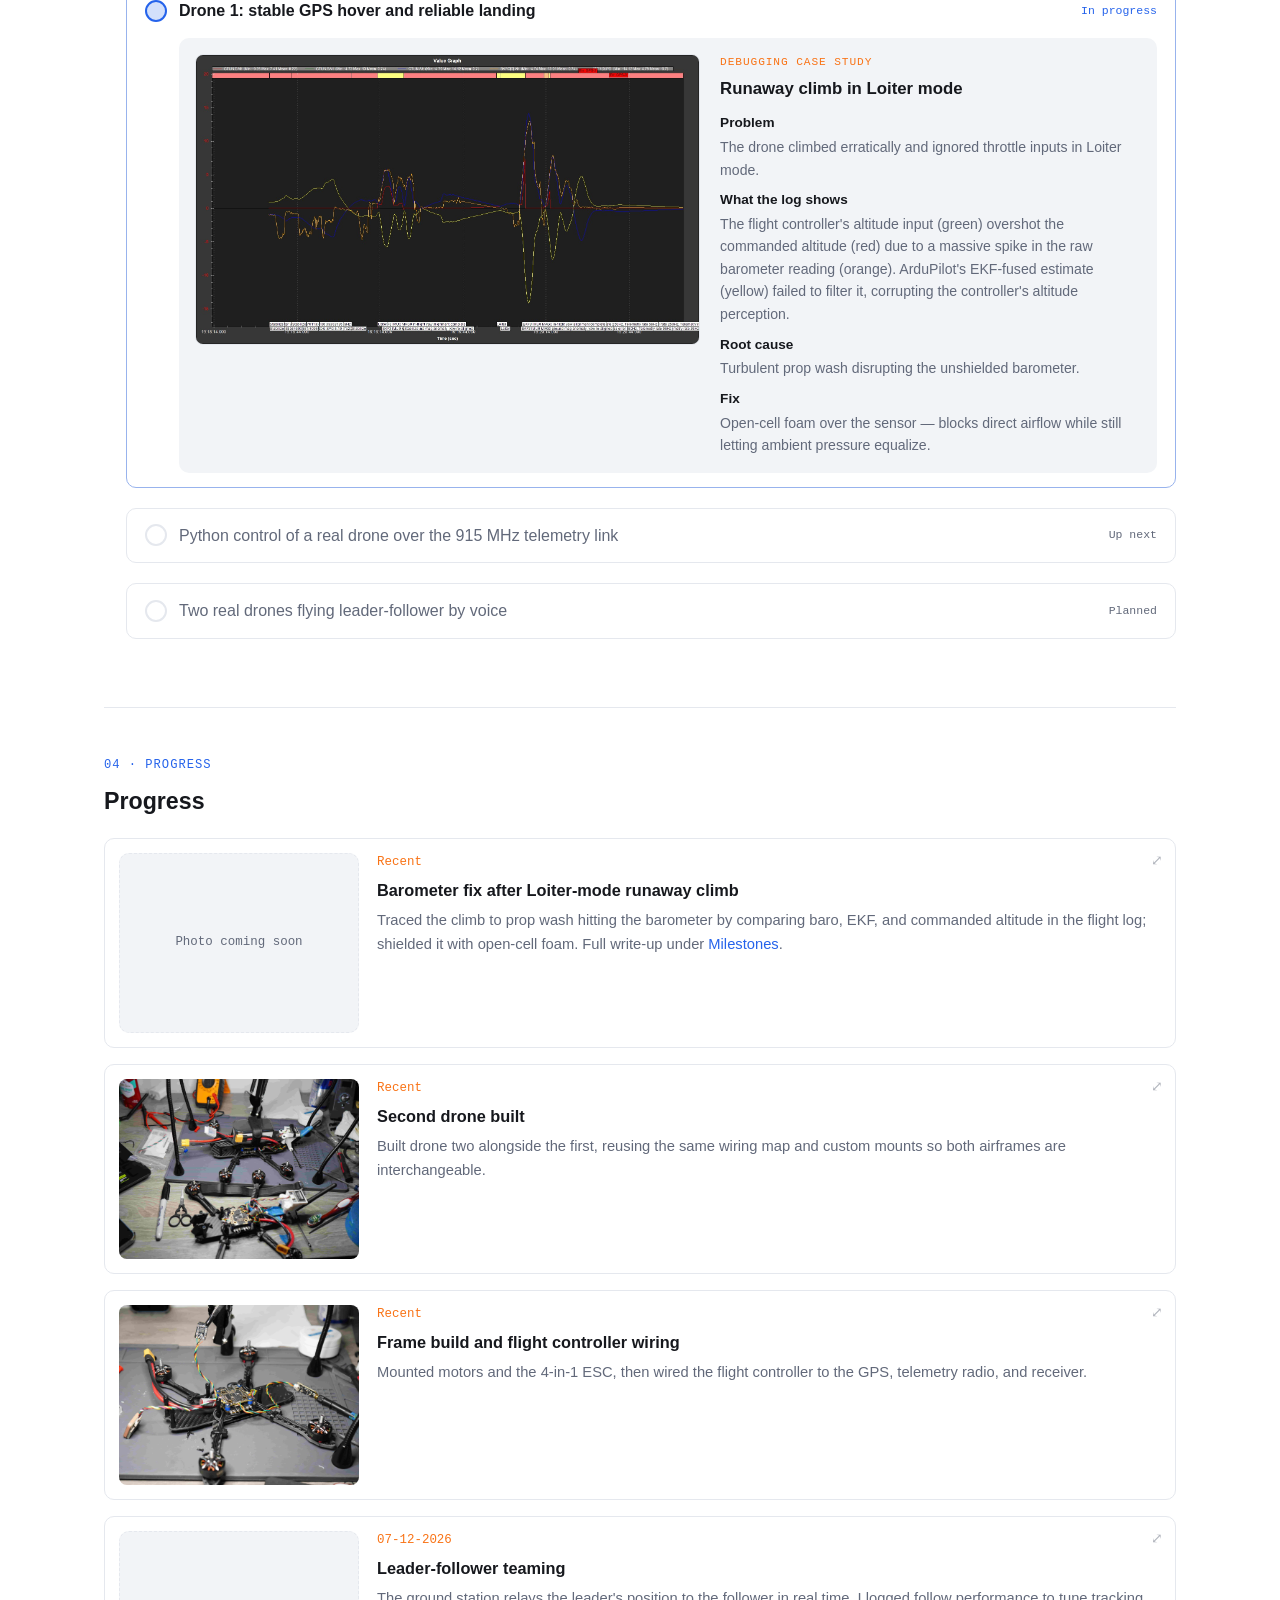
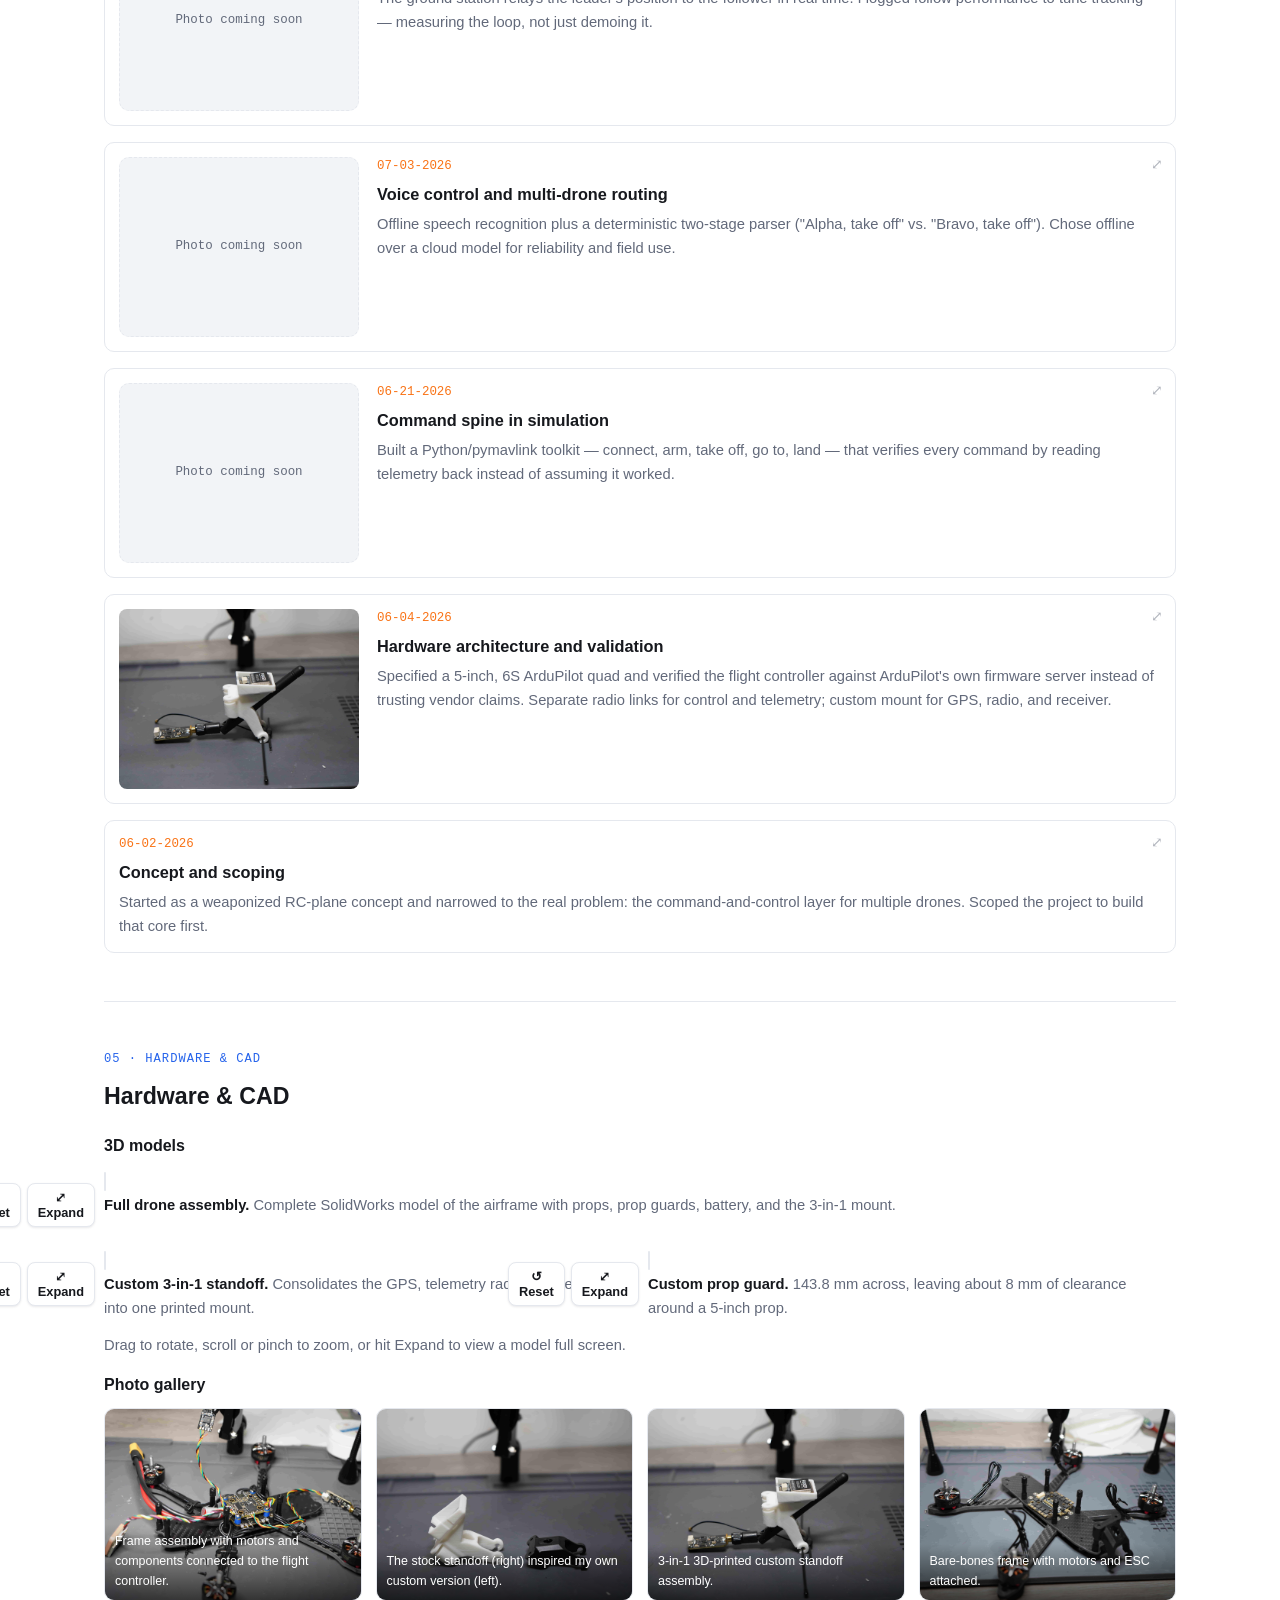
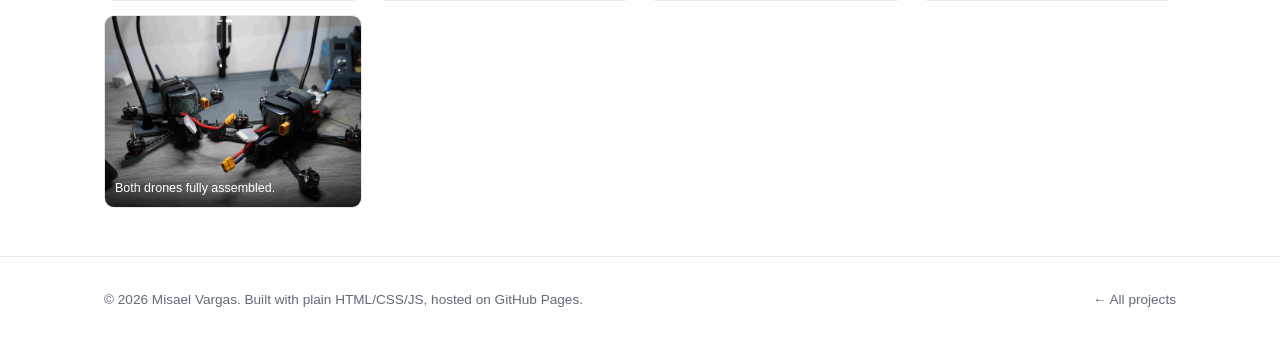
==== commit 87de1511: "Show full drone assembly on Decurion page" ====
--- a/projects/quadcopter-frame.html
+++ b/projects/quadcopter-frame.html
@@ -331,6 +331,11 @@
                 camera-controls auto-rotate shadow-intensity="1"></model-viewer>
            Optional: add a STEP download link in the download-list below. -->
     <div class="cad-grid">
+      <div class="cad-item wide">
+        <model-viewer src="../assets/models/drone-assembly.glb" alt="Full Decurion drone assembly, interactive 3D model"
+          camera-controls auto-rotate shadow-intensity="1" exposure="0.9" camera-orbit="30deg 62deg 75%" loading="lazy"></model-viewer>
+        <p class="poc-desc"><strong>Full drone assembly.</strong> Complete SolidWorks model of the airframe with props, prop guards, battery, and the 3-in-1 mount.</p>
+      </div>
       <div class="cad-item">
         <model-viewer src="../assets/models/standoff-3in1.glb" alt="Custom 3-in-1 standoff, interactive 3D model"
           camera-controls auto-rotate shadow-intensity="1" exposure="1.1" camera-orbit="30deg 65deg 115%" loading="lazy"></model-viewer>
@@ -343,7 +348,6 @@
       </div>
     </div>
     <p class="muted">Drag to rotate, scroll or pinch to zoom, or hit Expand to view a model full screen.</p>
-    <!-- TODO: add a full drone assembly model as another .cad-item once it's exported -->
     <!--
     <div class="download-list">
       <a href="../assets/models/standoff.STEP" download>&#8595; standoff.STEP</a>
--- a/css/style.css
+++ b/css/style.css
@@ -705,8 +705,10 @@
 @media (max-width: 640px) { .progress-card { grid-template-columns: 1fr; } }
 
 /* CAD / 3D model grid */
-.cad-grid { display: grid; grid-template-columns: repeat(auto-fit, minmax(280px, 1fr)); gap: 16px; }
+.cad-grid { display: grid; grid-template-columns: repeat(auto-fit, minmax(min(360px, 100%), 1fr)); gap: 16px; }
 .cad-item model-viewer { height: 300px; margin: 0; }
+.cad-item.wide { grid-column: 1 / -1; }
+.cad-item.wide model-viewer { height: 440px; }
 
 /* ---------- Progress cards: click to enlarge ---------- */
 .progress-card.expandable { cursor: pointer; position: relative; transition: border-color .15s ease, box-shadow .15s ease, transform .15s ease; }
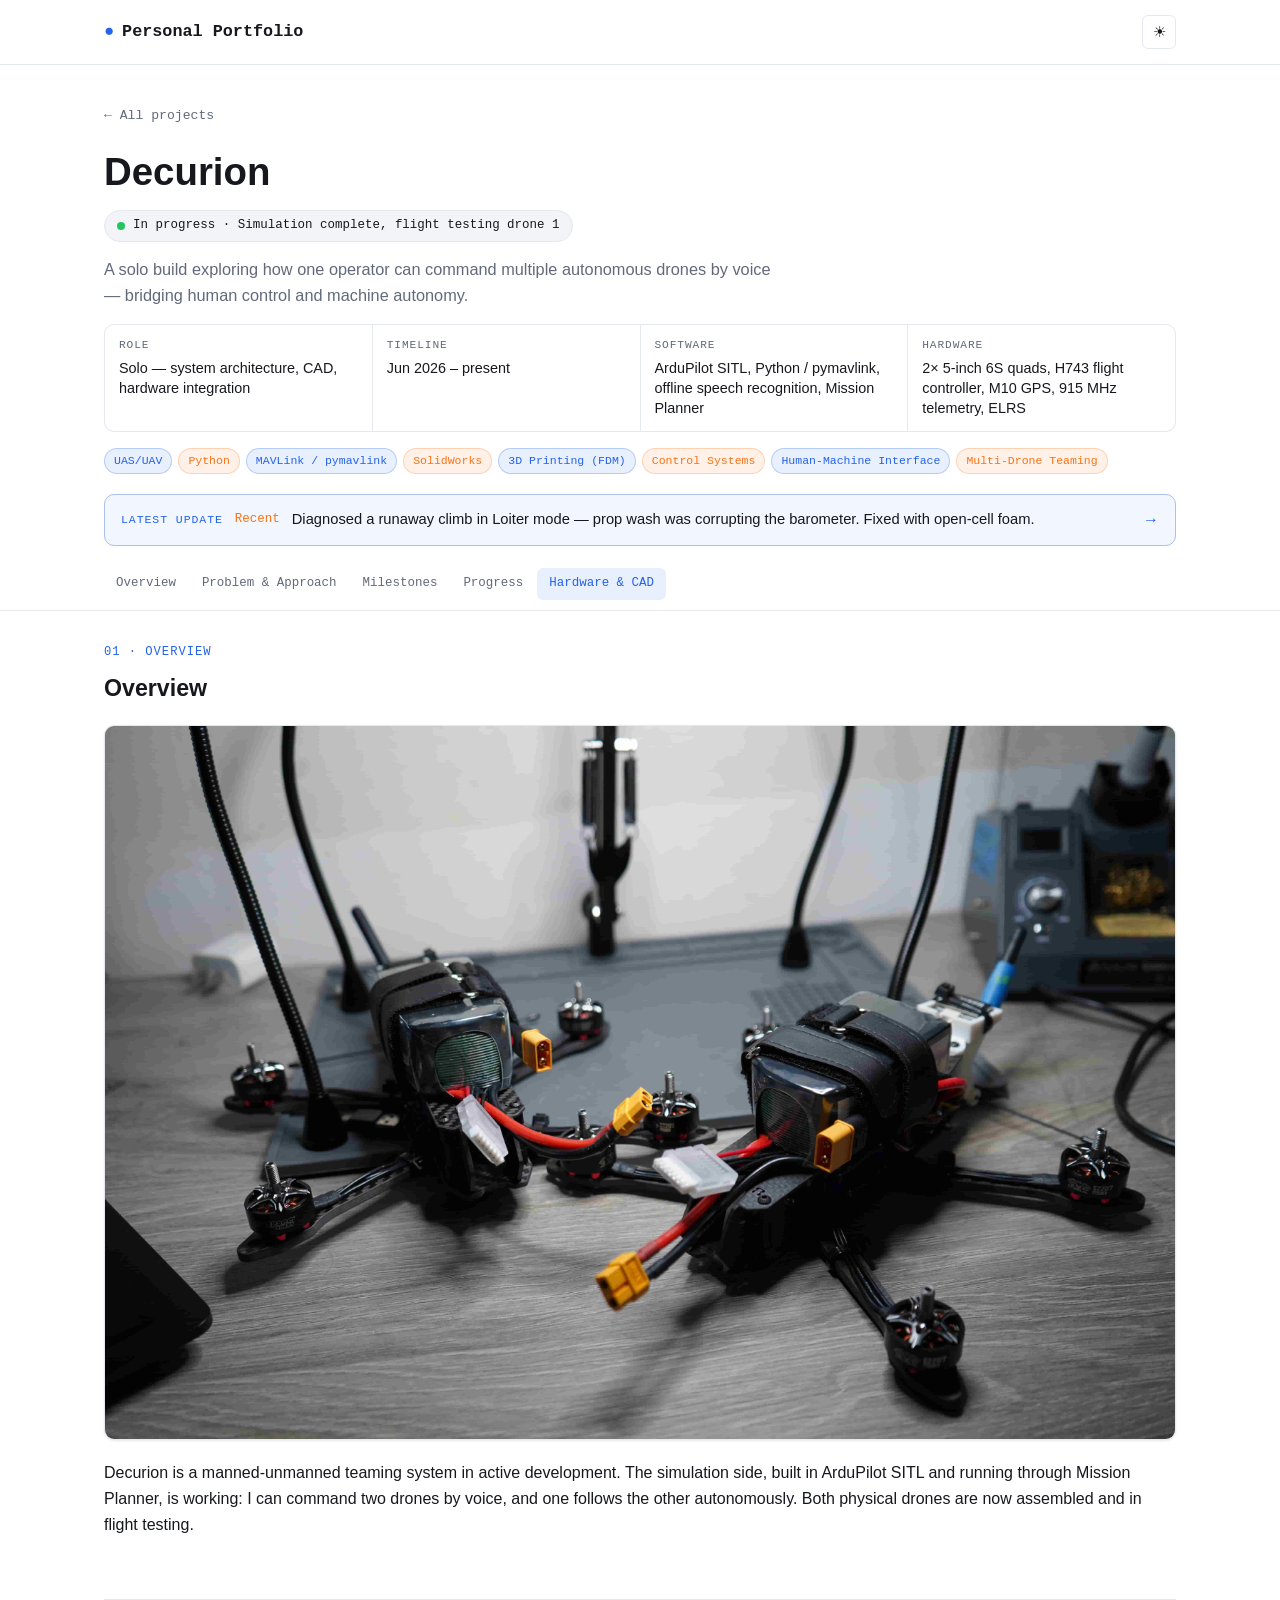
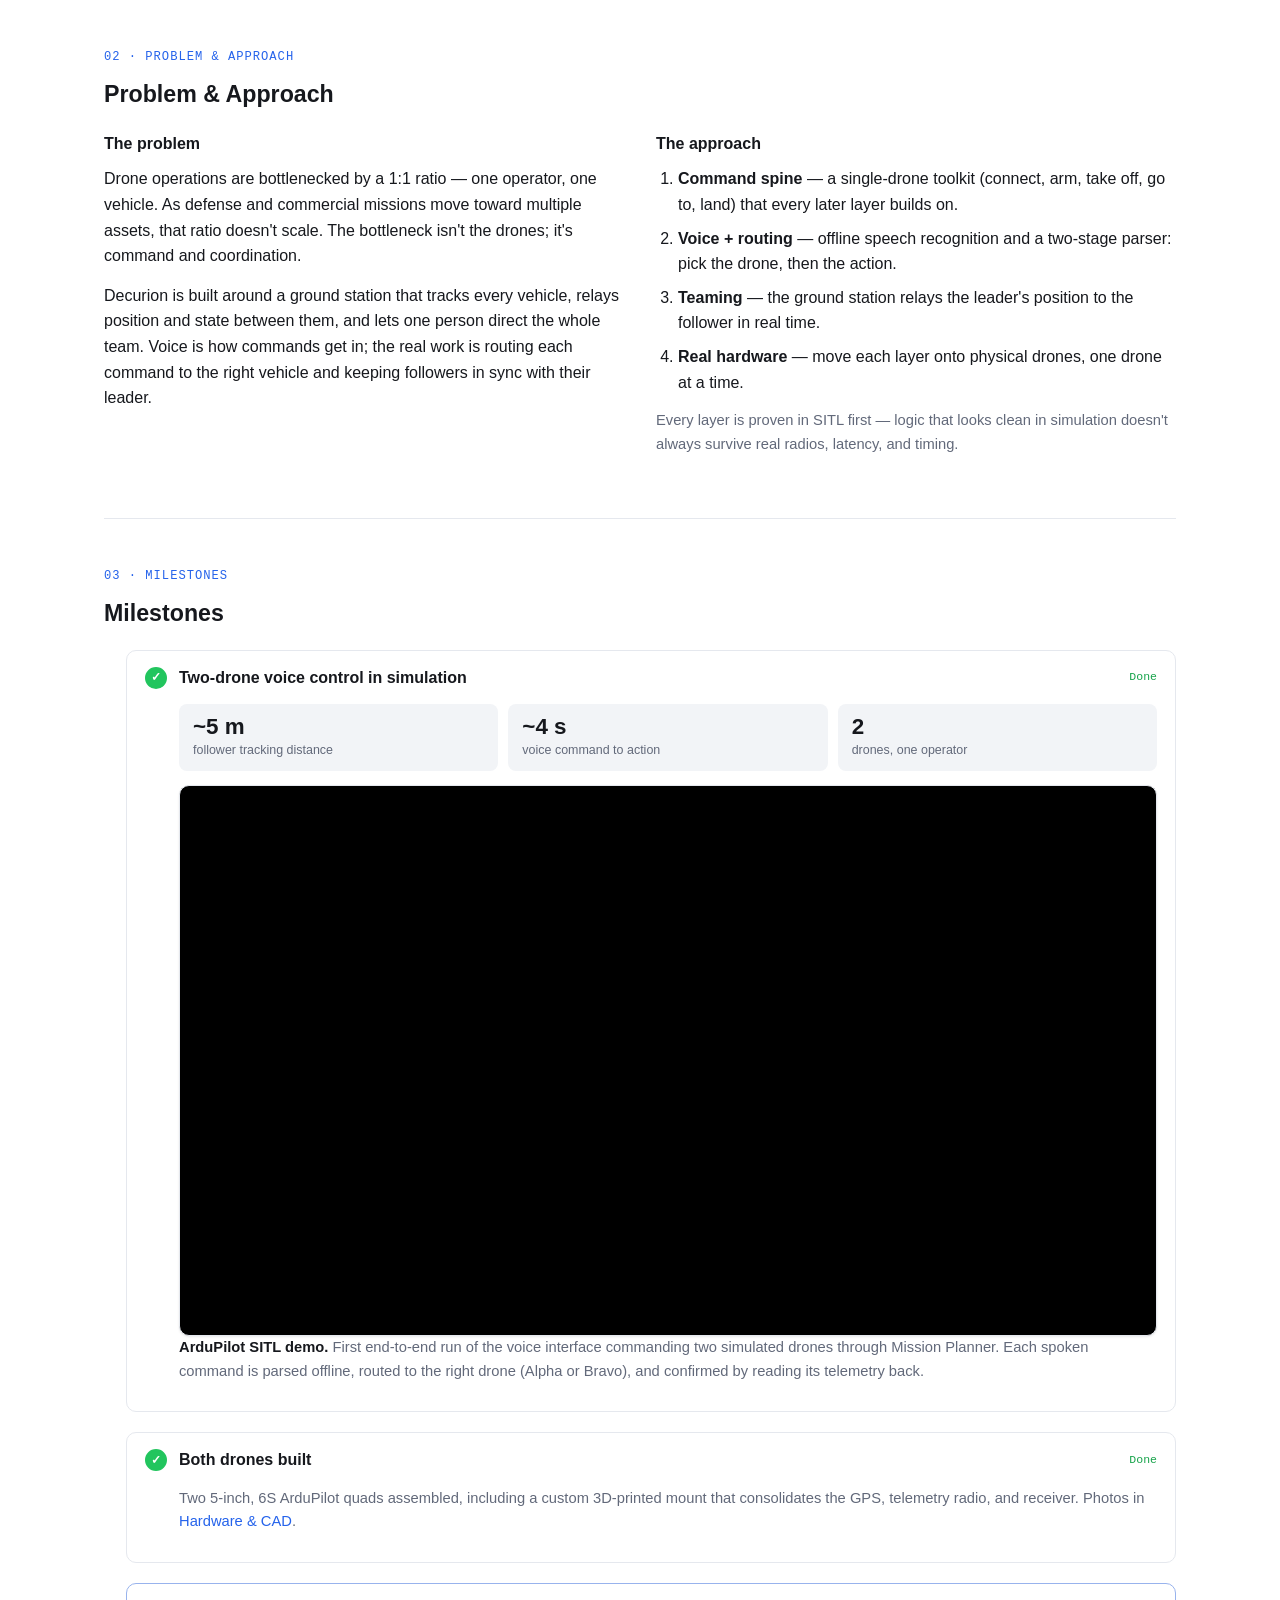
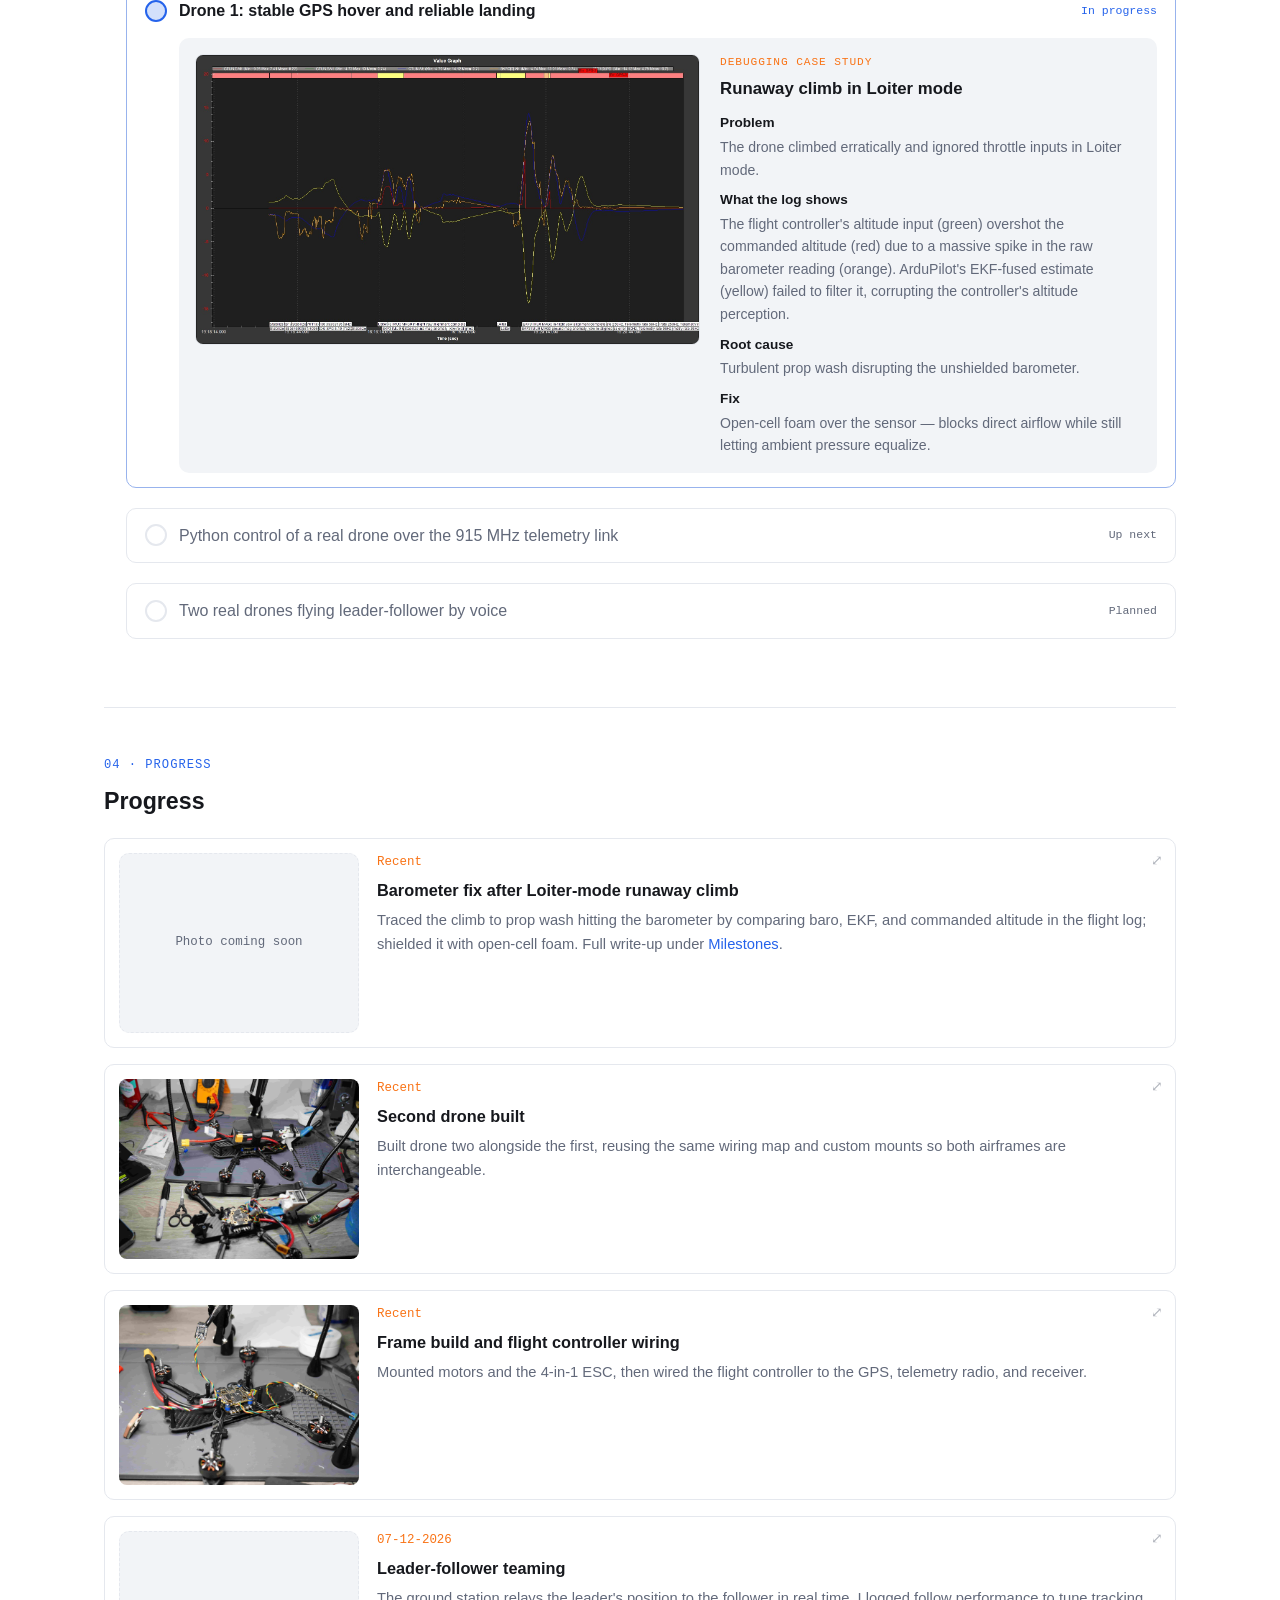
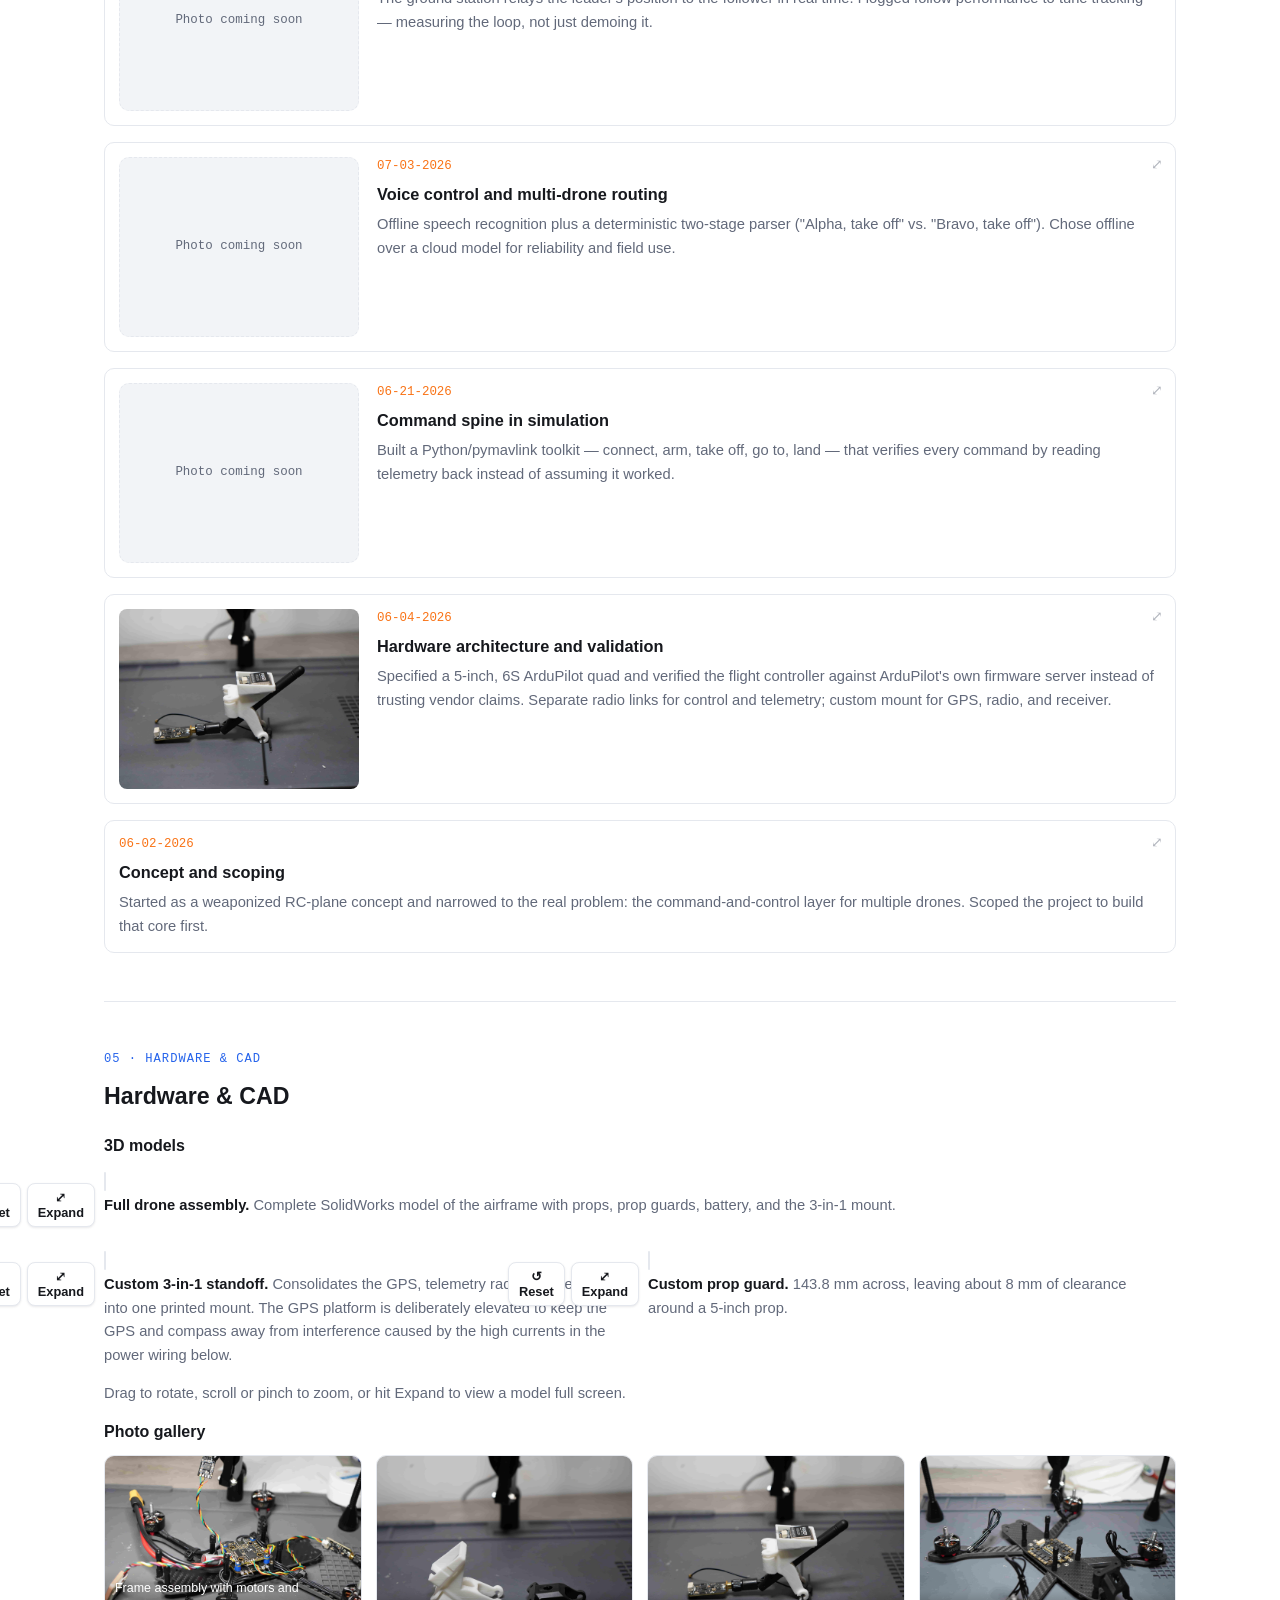
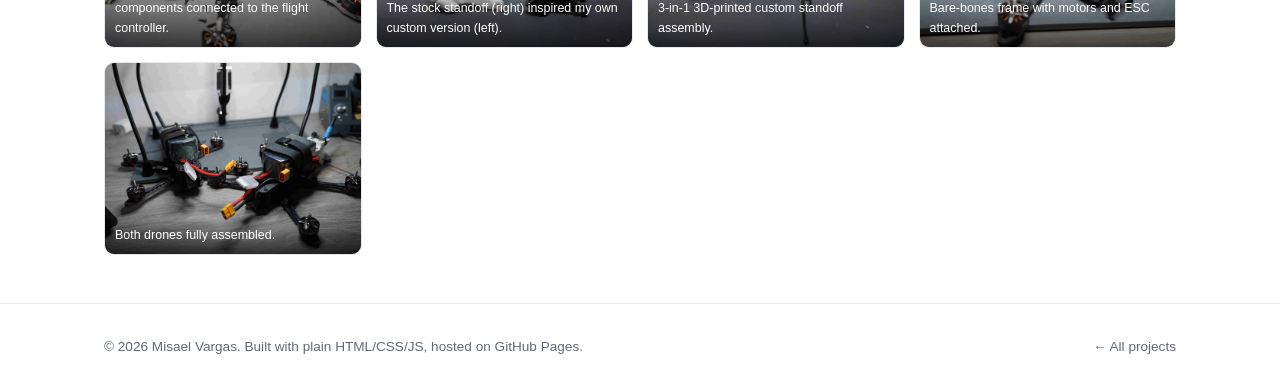
==== commit a74609e1: "Note elevated GPS platform on 3-in-1 standoff" ====
--- a/projects/quadcopter-frame.html
+++ b/projects/quadcopter-frame.html
@@ -339,7 +339,7 @@
       <div class="cad-item">
         <model-viewer src="../assets/models/standoff-3in1.glb" alt="Custom 3-in-1 standoff, interactive 3D model"
           camera-controls auto-rotate shadow-intensity="1" exposure="1.1" camera-orbit="30deg 65deg 115%" loading="lazy"></model-viewer>
-        <p class="poc-desc"><strong>Custom 3-in-1 standoff.</strong> Consolidates the GPS, telemetry radio, and receiver into one printed mount.</p>
+        <p class="poc-desc"><strong>Custom 3-in-1 standoff.</strong> Consolidates the GPS, telemetry radio, and receiver into one printed mount. The GPS platform is deliberately elevated to keep the GPS and compass away from interference caused by the high currents in the power wiring below.</p>
       </div>
       <div class="cad-item">
         <model-viewer src="../assets/models/propguard.glb" alt="Custom prop guard, interactive 3D model"
--- a/css/style.css
+++ b/css/style.css
@@ -411,7 +411,8 @@
 }
 .mv-btn:hover { border-color: var(--accent-dim); }
 model-viewer.mv-expanded,
-.cad-item model-viewer.mv-expanded {
+.cad-item model-viewer.mv-expanded,
+.cad-item.wide model-viewer.mv-expanded {
   position: fixed;
   inset: 0;
   width: 100vw;
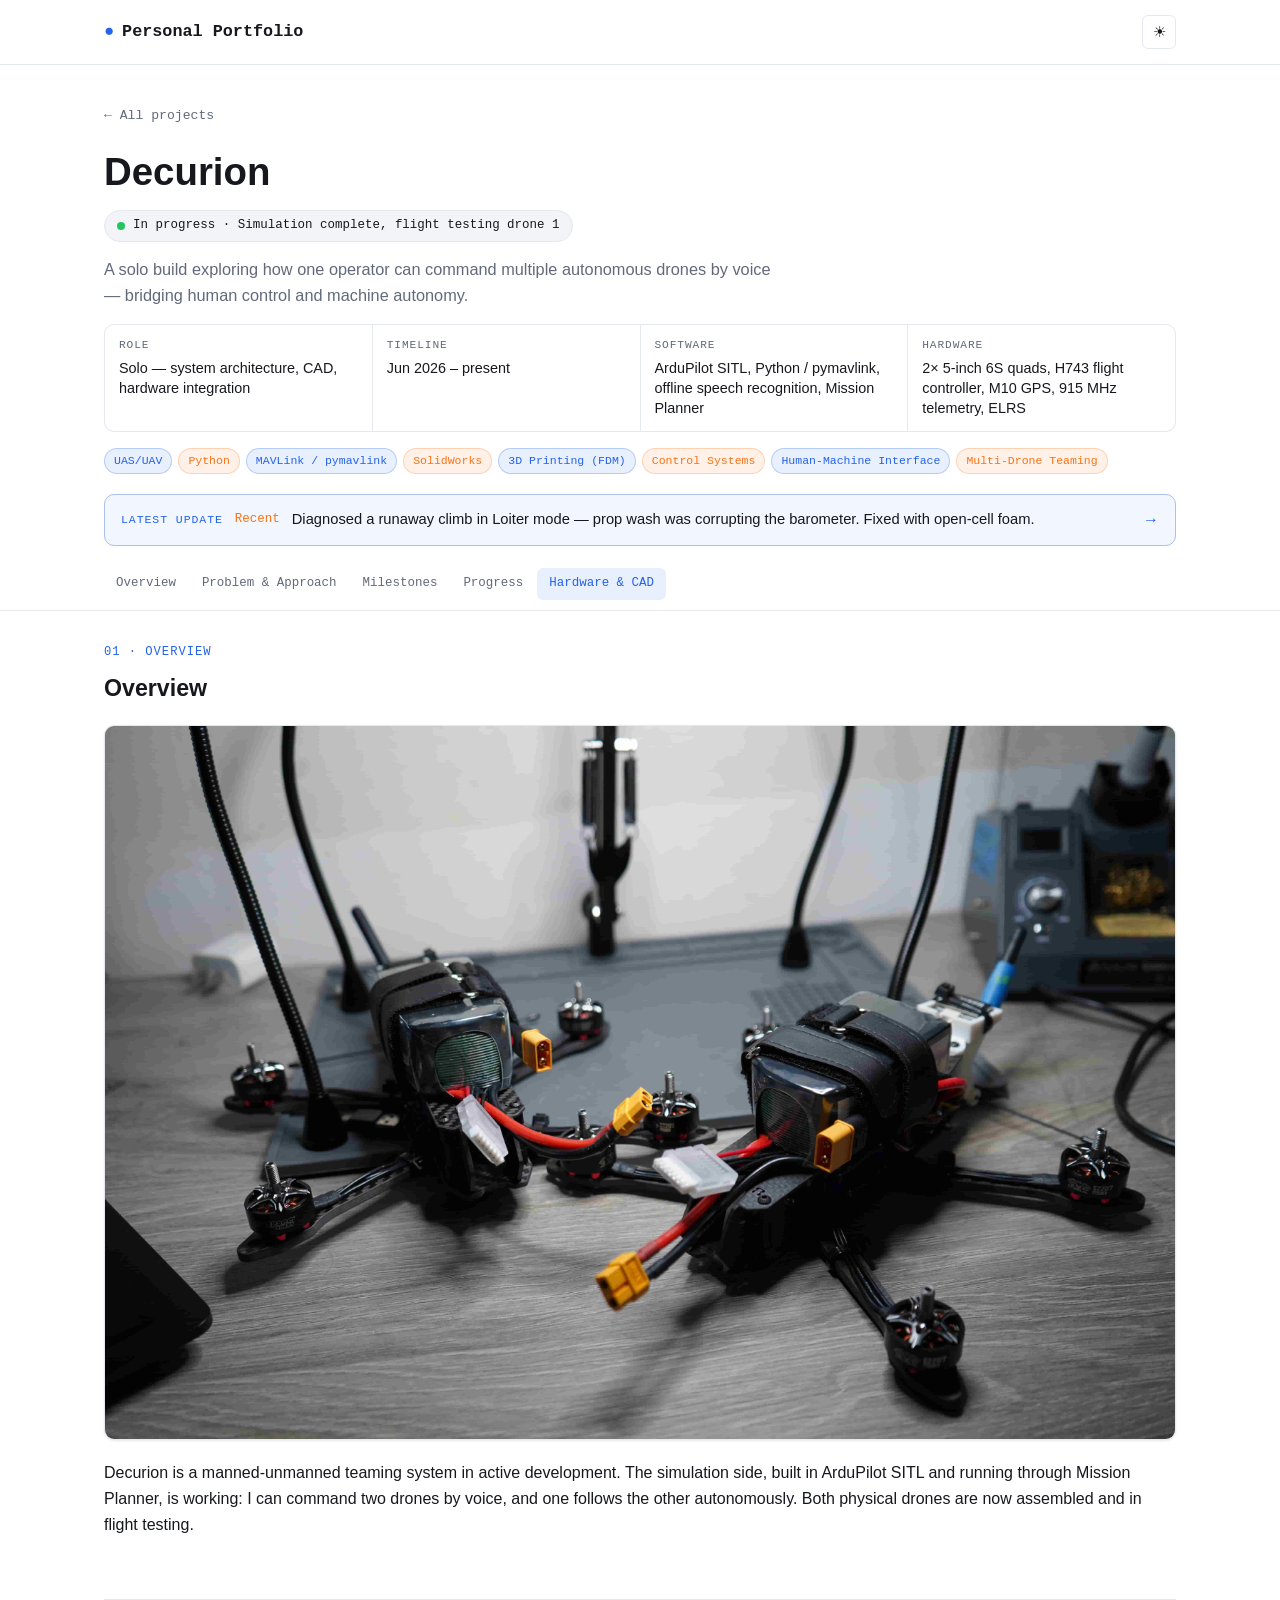
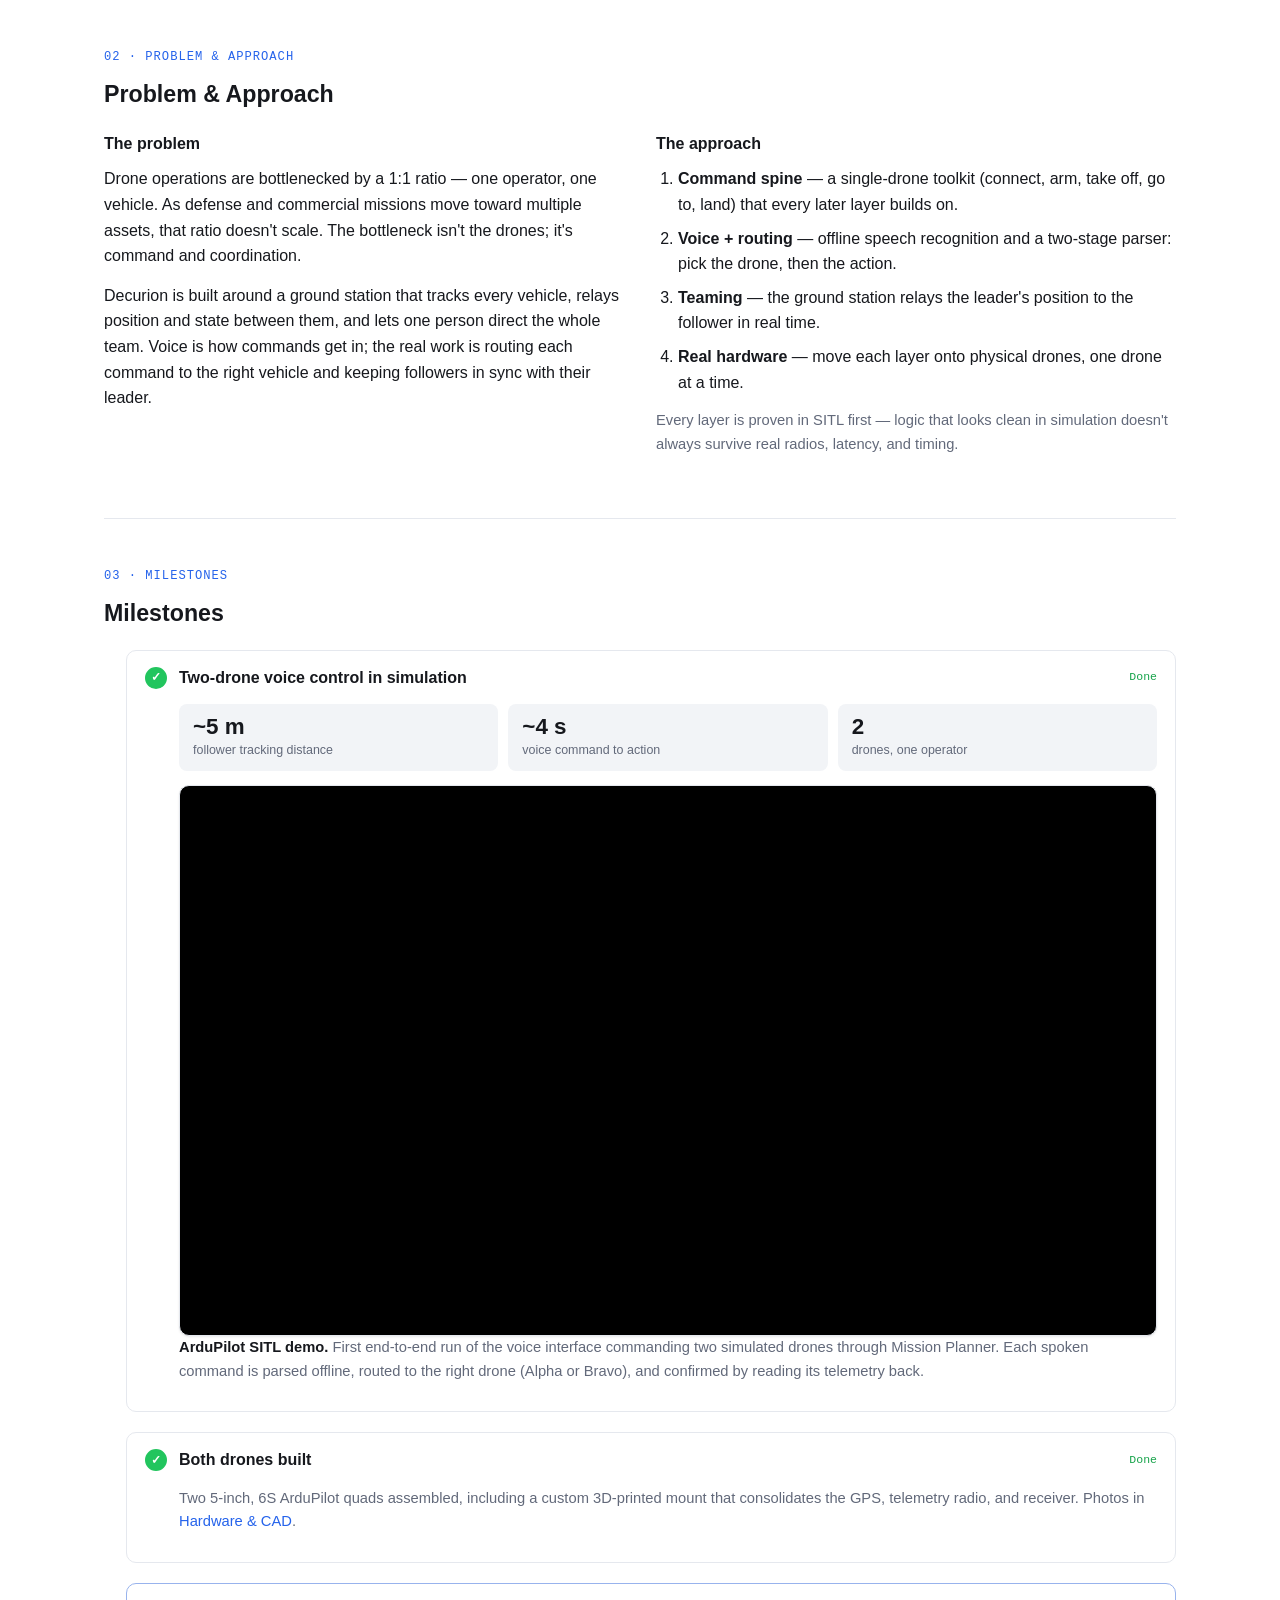
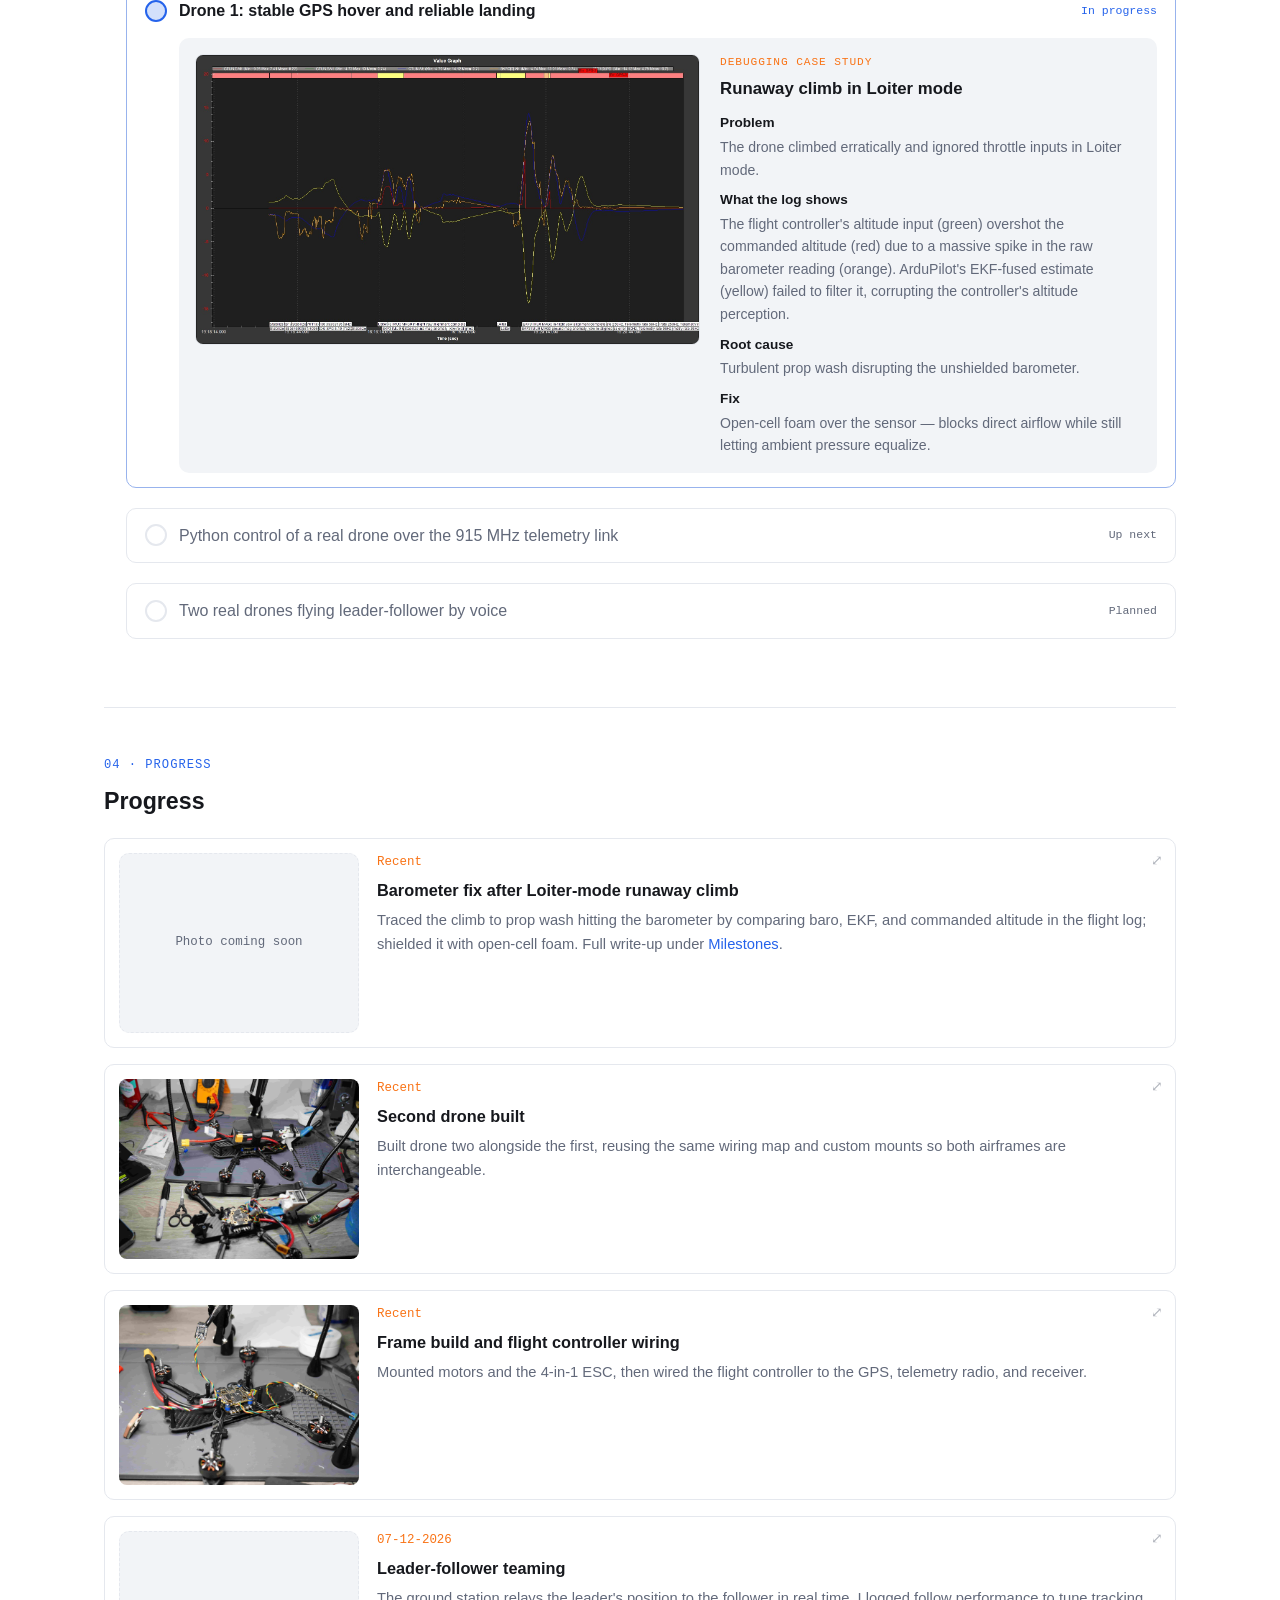
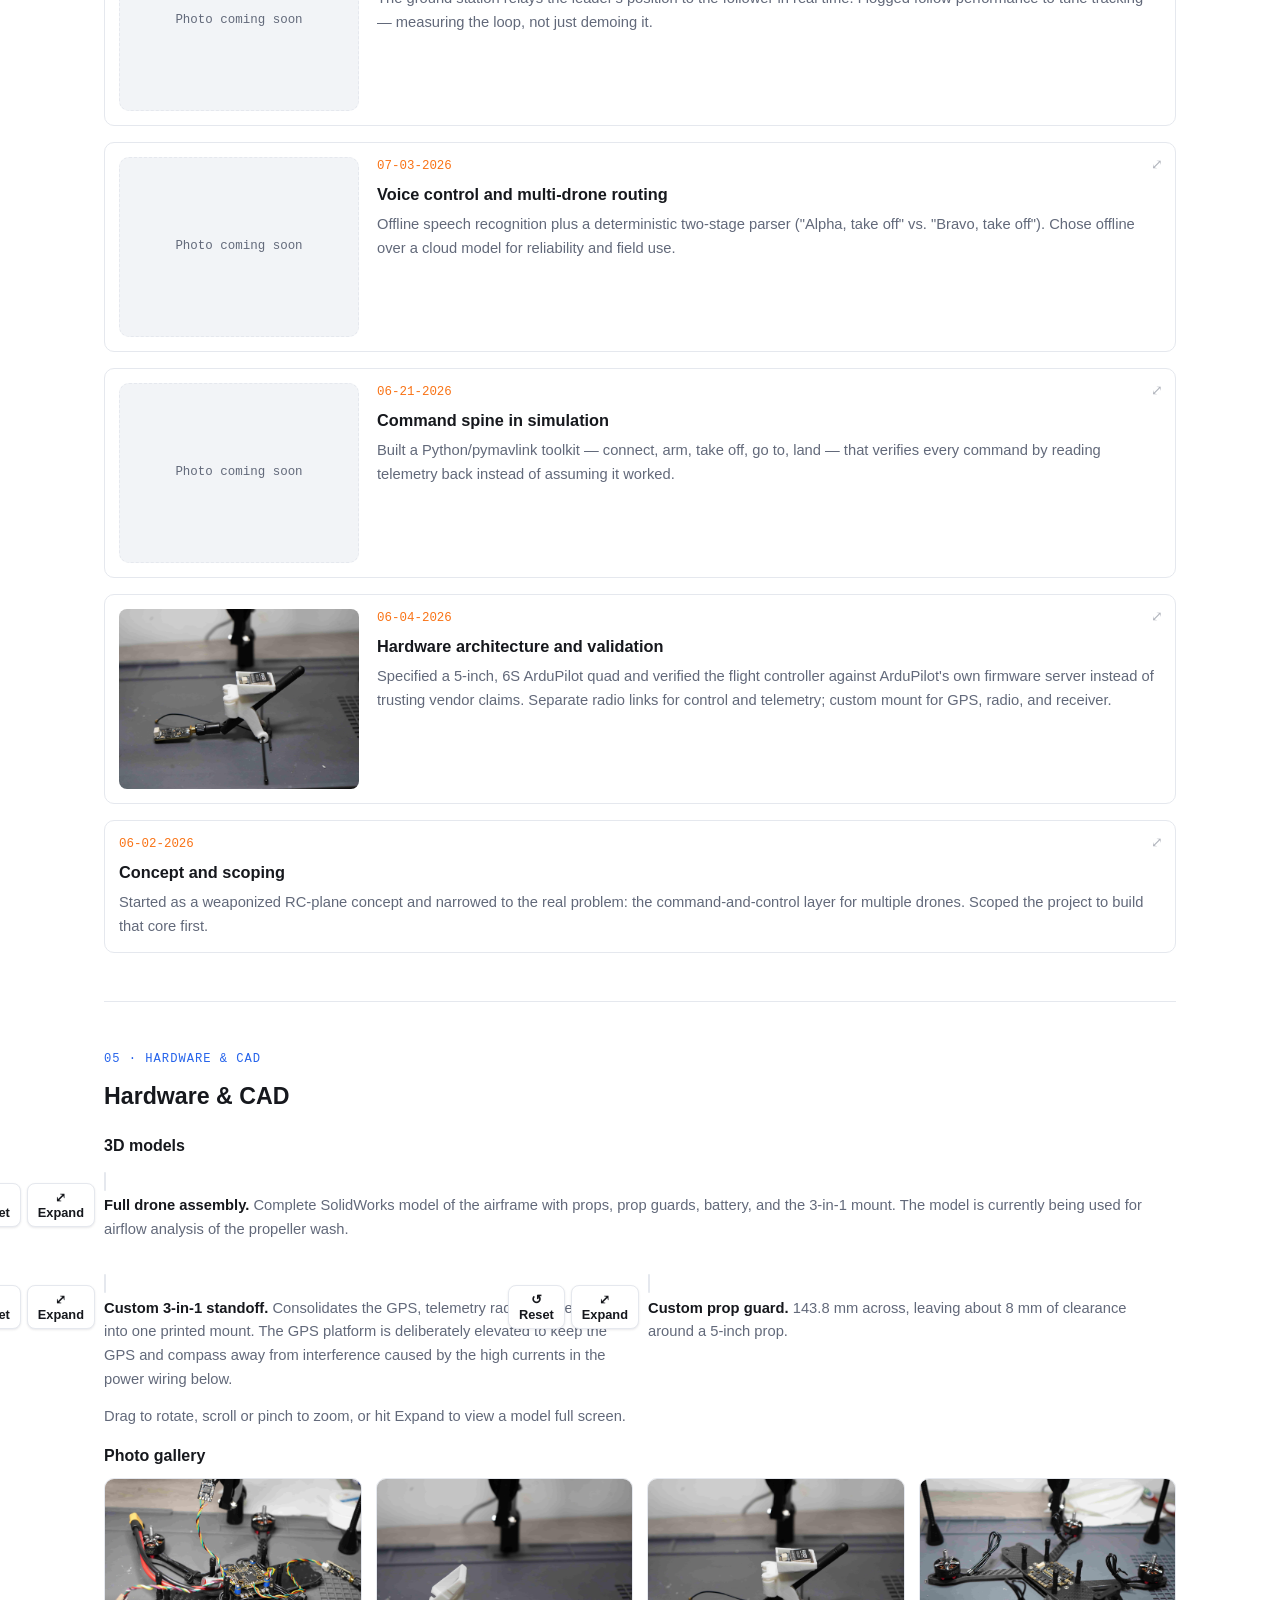
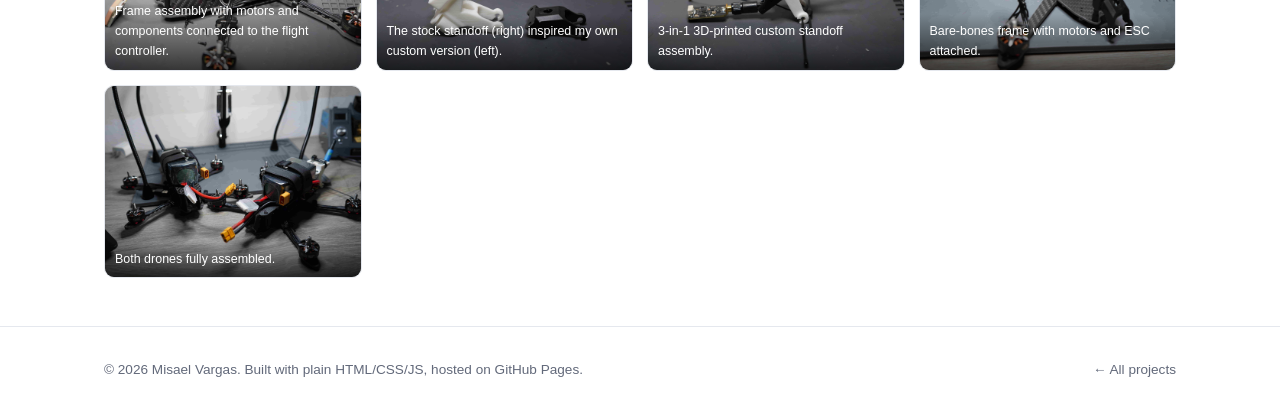
==== commit 7325ead5: "Note prop wash airflow analysis on drone model" ====
--- a/projects/quadcopter-frame.html
+++ b/projects/quadcopter-frame.html
@@ -334,7 +334,7 @@
       <div class="cad-item wide">
         <model-viewer src="../assets/models/drone-assembly.glb" alt="Full Decurion drone assembly, interactive 3D model"
           camera-controls auto-rotate shadow-intensity="1" exposure="0.9" camera-orbit="30deg 62deg 75%" loading="lazy"></model-viewer>
-        <p class="poc-desc"><strong>Full drone assembly.</strong> Complete SolidWorks model of the airframe with props, prop guards, battery, and the 3-in-1 mount.</p>
+        <p class="poc-desc"><strong>Full drone assembly.</strong> Complete SolidWorks model of the airframe with props, prop guards, battery, and the 3-in-1 mount. The model is currently being used for airflow analysis of the propeller wash.</p>
       </div>
       <div class="cad-item">
         <model-viewer src="../assets/models/standoff-3in1.glb" alt="Custom 3-in-1 standoff, interactive 3D model"
